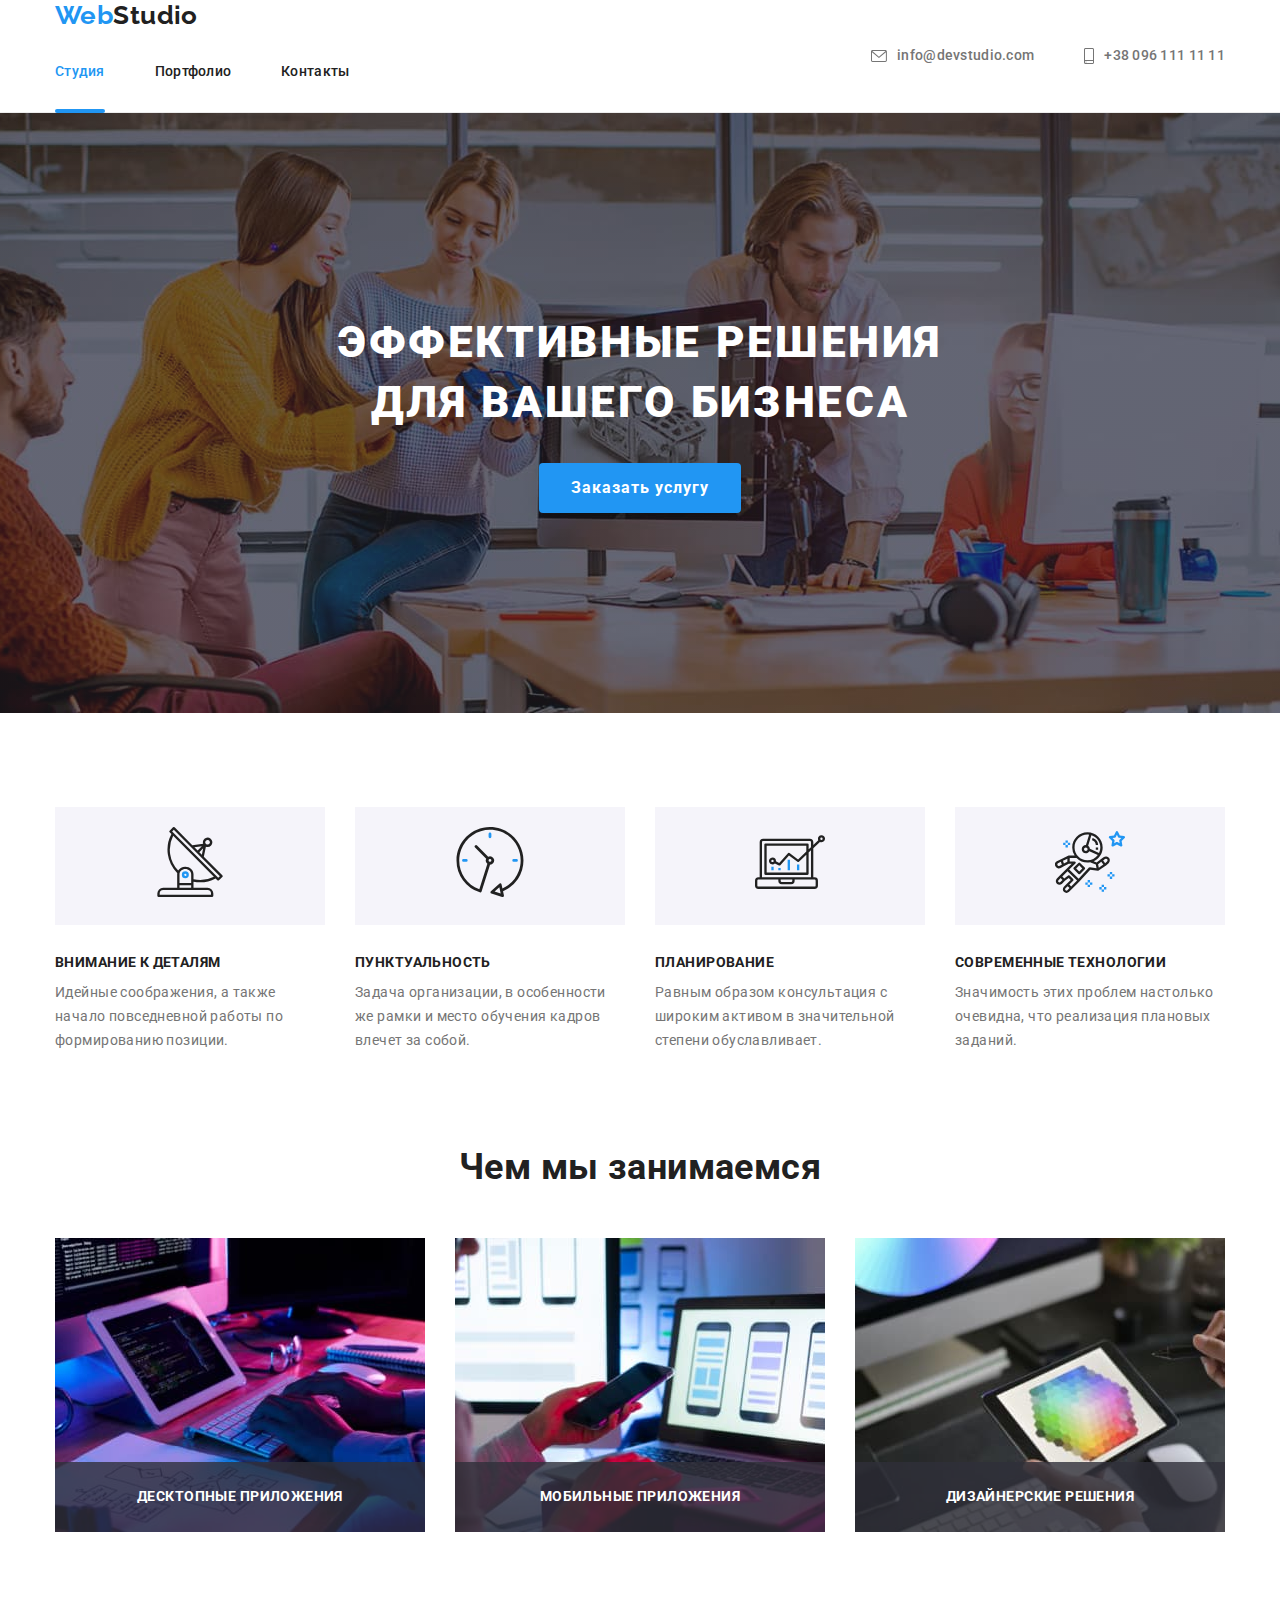
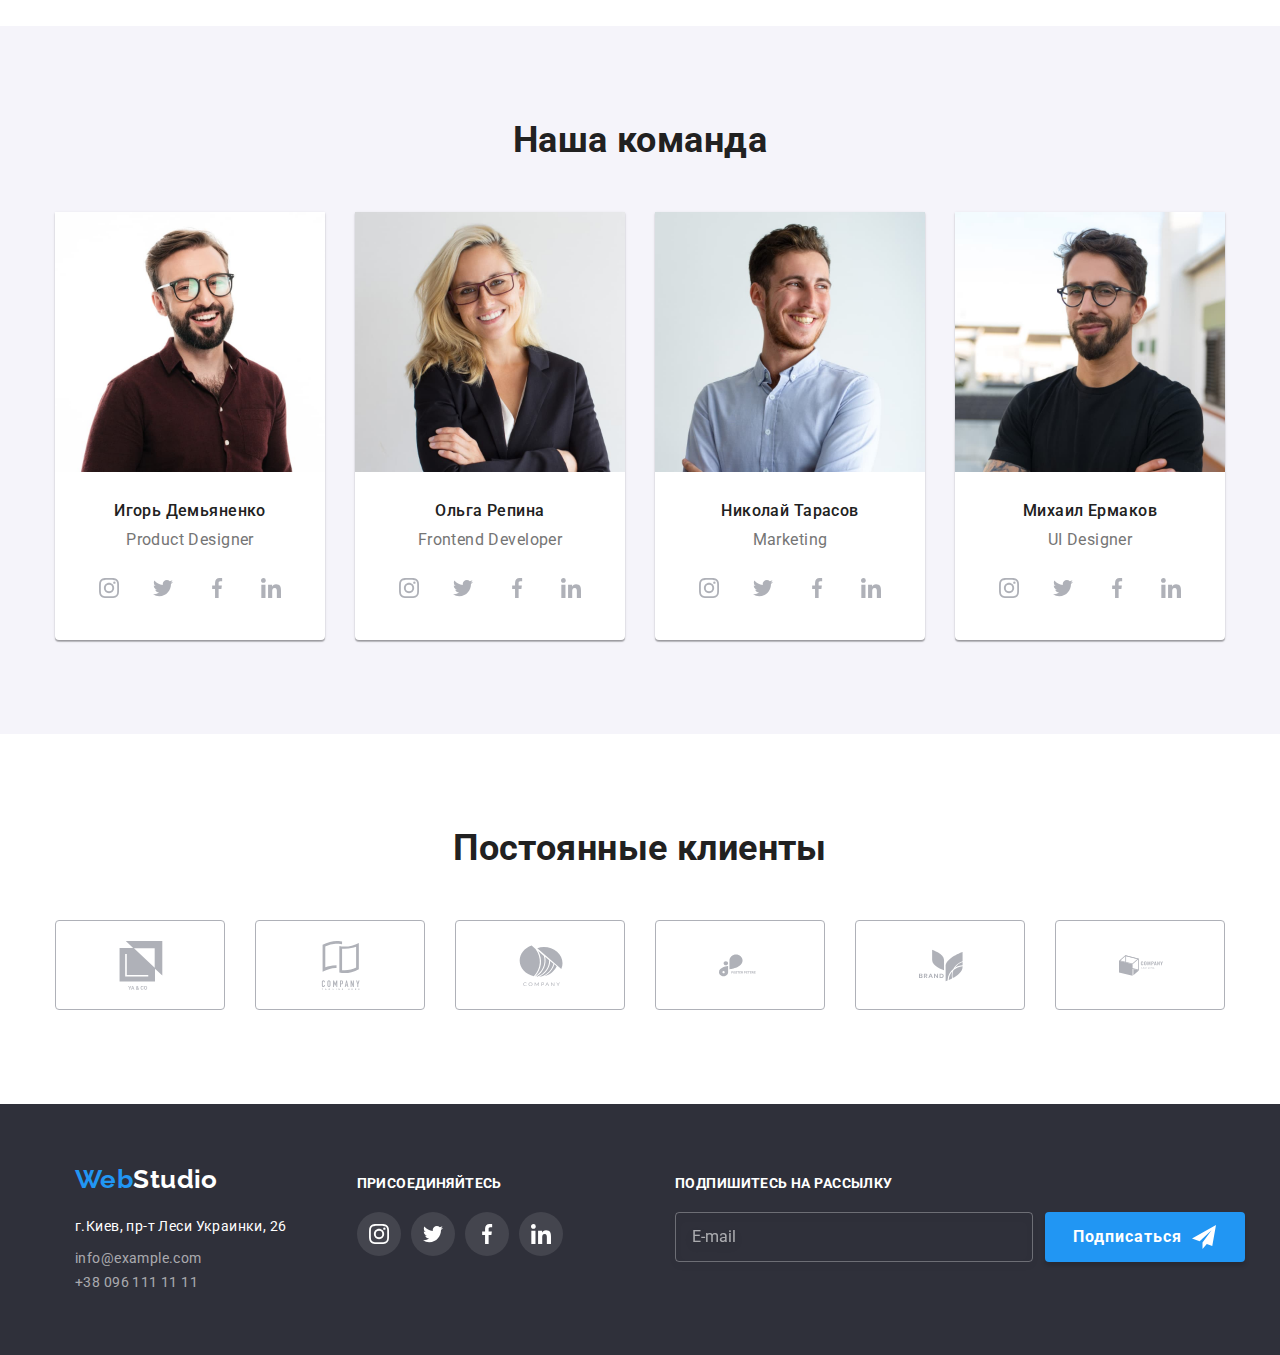
==== index.html @ ec45d330 "Update index.html" ====
<!DOCTYPE html>
<html lang="ru">
  <head>
    <meta charset="UTF-8">
    <meta name="viewport" content="width=device-width, initial-scale=1.0">
    <meta http-equiv="X-UA-Compatible" content="IE=Edge" />
    <title>WStudio2.1</title>
    <meta name="description" content="Версия макета Web Studio 2.1">

    <link rel="preconnect" href="https://fonts.googleapis.com">
    <link rel="preconnect" href="https://fonts.gstatic.com" crossorigin>
    <link href="https://fonts.googleapis.com/css2?family=Raleway:wght@700&family=Roboto:wght@400;500;700;900&display=swap" rel="stylesheet">

    <link rel="stylesheet"  href=https://cdnjs.cloudflare.com/ajax/libs/modern-normalize/1.1.0/modern-normalize.min.css>

    <link rel="stylesheet" href="./css/main.css">
  </head>
  <body>
    <!-- ХЕДЕР --> 
    <header class="header">
      <div class="container main-nav">
        <nav class="nav">
            <!-- Логототип -->
          <a class="logo header__logo" href="./index.html">
            <span class="logo__text">Web</span>Studio
          </a>
          <!-- Меню в хедере -->
          <ul class="menu">
            <li class="menu__item"><a class="menu__link menu__link--current" href="./index.html">Студия</a></li>
            <li class="menu__item"><a class="menu__link" href="./portfolio.html">Портфолио</a></li>
            <li class="menu__item"><a class="menu__link" href="#">Контакты</a></li>
          </ul>
        </nav>
        <!-- Контакты в хедере -->      
        <ul class="contacts"> 
          <li class="contacts__item">
            <a class="contacts__link" href="mailto:info@devstudio.com">
              <div class="contacts__icon">
                <svg class="contacts__mail" width="16" height="12">
                  <use href="./images/icons.svg#icon-envelope1"></use>
                </svg>
                info@devstudio.com
              </div>
            </a>
          </li>
          <li class="contacts__item">
            <a class="contacts__link" href="tel:380961111111">
              <div class="contacts__icon">
                <svg class="contacts__phone" width="10" height="16">
                  <use href="./images/icons.svg#icon-smartphone"></use>
                </svg>
                +38 096 111 11 11
              </div>
            </a>
          </li>
        </ul>
      </div>
    </header>

    <!-- ОСНОВНАЯ СЕКЦИЯ -->
    <main>
      <!--  Hero секция -->
      <section class="hero">
        <div class="hero__content">
          <h1 class="hero__title">Эффективные решения<br>для вашего бизнеса</h1>
          <button class="btn  hero__btn" type="button" data-modal-open>Заказать услугу</button>
        </div>
      </section>

      <!--  Особенности (features) -->
      <section class="features">
        <div class="container">
          <!-- скрытый заголовок -->
          <h2 class="title visually-hidden"> Особенности</h2>
          <ul class=" features__list">
            <li class="features__item">
              <div class="features__img">
                <svg class="features__icon" width="70" height="70">
                  <use href="./images/icons.svg#icon-antenna"></use>
                </svg>
              </div>
              <h3 class="features__title">Внимание к деталям</h3>
              <p class="features__text">Идейные соображения, а также начало повседневной работы по формированию позиции.</p>
            </li>
            <li class="features__item">
              <div class="features__img">
                <svg class="features__icon" width="70" height="70">
                  <use href="./images/icons.svg#icon-clock"></use>
                </svg>
              </div>
              <h3 class="features__title">Пунктуальность</h3>
              <p class="features__text">Задача организации, в особенности же рамки и место обучения кадров влечет за собой.</p>
            </li>
            <li class="features__item">
              <div class="features__img">
                <svg class="features__icon" width="70" height="70">
                  <use href="./images/icons.svg#icon-diagram"></use>
                </svg>
              </div>
              <h3 class="features__title">Планирование</h3>
              <p class="features__text">Равным образом консультация с широким активом в значительной степени обуславливает.</p>
            </li>
            <li class="features__item">
              <div class="features__img">
                <svg class="features__icon" width="70" height="70">
                  <use href="./images/icons.svg#icon-astronaut"></use>
                </svg>
              </div>
              <h3 class="features__title">Современные технологии</h3>
              <p class="features__text">Значимость этих проблем настолько очевидна, что реализация плановых заданий.</p>
            </li>
          </ul>
        </div>
      </section>

         <!--  Чем мы занимаемся -->
      <section class="section photos">
        <div class="container">
          <h2 class="title">Чем мы занимаемся</h2>
          <ul class="photos__list">
            <li class="photos__item">
              <div class="photos__thumb">
                <img src="./images/keyboard1.jpg" width="370" alt="клавиатура, монитор, лист бумаги">
                <p class="photos__text">Десктопные приложения</p> 
              </div>
            </li>
            <li class="photos__item">
              <div class="photos__thumb">
                <img src="./images/notebook2.jpg" width="370" alt="ноутбук с  вариантами дизайна">
                <p class="photos__text">Мобильные приложения</p>
              </div>
            </li>
            <li class="photos__item">
              <div class="photos__thumb">
                <img src="./images/tablet3.jpg" width="370" alt="планшетc палитрой цветов">
                <p class="photos__text">Дизайнерские решения</p>
              </div>
            </li>
          </ul>
        </div>
      </section>

       <!-- Наша команда -->
      <section class="section team">
        <div class="container">
          <h2 class="title">Наша команда</h2>
          <ul class="team__list">
            <li class="team__item">
              <img
              src="./images/igor_demyanenko.jpg"
                alt="фото Игоря"
                title="Игорь Демьяненко"
                width="270"
                height="260"
              />
              <div class="team__content">
                <h3 class="team__name">Игорь Демьяненко</h3>
                <p class="team__text">Product Designer</p>
                <ul class="social">
                  <li class="social__item">
                    <a href="https://www.instagram.com/" class="media-link social__link" aria-label="Instagram">
                      <svg class="media-icon social__icon" width="20" height="20">
                        <use href="./images/icons.svg#icon-instagram1"></use>
                      </svg>
                    </a>
                  </li>
                  <li class="social__item">
                    <a href="https://twitter.com/" class="media-link social__link" aria-label="Twitter">
                      <svg class="media-icon social__icon" width="20" height="20">
                        <use href="./images/icons.svg#icon-twitter1"></use>
                      </svg>
                    </a>
                  </li>
                  <li class="social__item">
                    <a href="https://facebook.com/" class="media-link social__link" aria-label="Facebook">
                      <svg class="media-icon social__icon" width="20" height="20">
                        <use href="./images/icons.svg#icon-facebook1"></use>
                      </svg>
                    </a>
                  </li>
                  <li class="social__item">
                    <a href="https://linkedin.com/" class="media-link social__link" aria-label="LinkedIn">
                      <svg class="media-icon social__icon" width="20" height="20">
                        <use href="./images/icons.svg#icon-linkedin1"></use>
                      </svg>
                    </a>
                  </li>
                </ul>
              </div>
            </li>
            <li class="team__item">
              <img
              src="./images/olga_repina.jpg"
                alt="фото Ольги"
                title="Ольга Репина"
                width="270"
                height="260"
              />
              <div class="team__content">
                <h3 class="team__name">Ольга Репина</h3>
                <p class="team__text">Frontend Developer</p>
                <ul class="social">
                  <li class="social__item">
                    <a href="https://www.instagram.com/" class="media-link social__link" aria-label="Instagram">
                      <svg class="media-icon social__icon" width="20" height="20">
                        <use href="./images/icons.svg#icon-instagram1"></use>
                      </svg>
                    </a>
                  </li>
                  <li class="social__item">
                    <a href="https://twitter.com/" class="media-link social__link" aria-label="Twitter">
                      <svg class="social-icon" width="20" height="20">
                        <use href="./images/icons.svg#icon-twitter1"></use>
                      </svg>
                    </a>
                  </li>
                  <li class="social__item">
                    <a href="https://facebook.com/" class="media-link social__link" aria-label="Facebook">
                      <svg class="media-icon social__icon" width="20" height="20">
                        <use href="./images/icons.svg#icon-facebook1"></use>
                      </svg>
                    </a>
                  </li>
                  <li class="social__item">
                    <a href="https://linkedin.com/" class="media-link social__link" aria-label="LinkedIn">
                      <svg class="media-icon social__icon" width="20" height="20">
                        <use href="./images/icons.svg#icon-linkedin1"></use>
                      </svg>
                    </a>
                  </li>
                </ul>
              </div>
            </li>
            <li class="team__item">
              <img
              src="./images/nikolay_tarasov.jpg"
                alt="фото Николая"
                title="Николай Тарасов"
                width="270"
                height="260"
              />
              <div class="team__content">
                <h3 class="team__name">Николай Тарасов</h3>
                <p class="team__text">Marketing</p>
                <ul class="social">
                  <li class="social__item">
                    <a href="https://www.instagram.com/" class="media-link social__link" aria-label="Instagram">
                      <svg class="media-icon social__icon" width="20" height="20">
                        <use href="./images/icons.svg#icon-instagram1"></use>
                      </svg>
                    </a>
                  </li>
                  <li class="social__item">
                    <a href="https://twitter.com/" class="media-link social__link" aria-label="Twitter">
                      <svg class="media-icon social__icon" width="20" height="20">
                        <use href="./images/icons.svg#icon-twitter1"></use>
                      </svg>
                    </a>
                  </li>
                  <li class="social__item">
                    <a href="https://facebook.com/" class="media-link social__link" aria-label="Facebook">
                      <svg class="media-icon social__icon" width="20" height="20">
                        <use href="./images/icons.svg#icon-facebook1"></use>
                      </svg>
                    </a>
                  </li>
                  <li class="social__item">
                    <a href="https://linkedin.com/" class="media-link social__link" aria-label="LinkedIn">
                      <svg class="media-icon social__icon" width="20" height="20">
                        <use href="./images/icons.svg#icon-linkedin1"></use>
                      </svg>
                    </a>
                  </li>
                </ul>
              </div>
            </li>
            <li class="team__item">
              <img
              src="./images/mikhail_ermakov.jpg" 
                alt="фото Михаила"
                title="Михаил Ермаков"
                width="270"
                height="260"
              />
              <div class="team__content">
                <h3 class="team__name">Михаил Ермаков</h3>
                <p class="team__text">UI Designer</p>
                <ul class="social">
                  <li class="social__item">
                    <a href="https://www.instagram.com/" class="media-link social__link" aria-label="Instagram">
                      <svg class="media-icon social__icon" width="20" height="20">
                        <use href="./images/icons.svg#icon-instagram1"></use>
                      </svg>
                    </a>
                  </li>
                  <li class="social__item">
                    <a href="https://twitter.com/" class="media-link social__link" aria-label="Twitter">
                      <svg class="media-icon social__icon" width="20" height="20">
                        <use href="./images/icons.svg#icon-twitter1"></use>
                      </svg>
                    </a>
                  </li>
                  <li class="social__item">
                    <a href="https://facebook.com/" class="media-link social__link" aria-label="Facebook">
                      <svg class="media-icon social__icon" width="20" height="20">
                        <use href="./images/icons.svg#icon-facebook1"></use>
                      </svg>
                    </a>
                  </li>
                  <li class="social__item">
                    <a href="https://linkedin.com/" class="media-link social__link" aria-label="LinkedIn">
                      <svg class="media-icon social__icon" width="20" height="20">
                        <use href="./images/icons.svg#icon-linkedin1"></use>
                      </svg>
                    </a>
                  </li>
                </ul>
              </div>
            </li>
          </ul>
        </div>
      </section>
     <!-- Секция Постоянные клиенты -->
     <section class="section clients">
      <div class="container">
        <h2 class="title">Постоянные клиенты</h2>
        <ul class="clients__list">
          <li class="clients__item">
            <a href="#" class="clients__link" aria-label="Company site-1">
              <svg class="clients__icon" width="41" height="47">
                <use href="./images/icons.svg#icon-group1"></use>
              </svg>
            </a>
          </li>
          <li class="clients__item">
            <a href="#" class="clients__link" aria-label="Company site-2">
              <svg class="clients__icon" width="40" height="52">
                <use href="./images/icons.svg#icon-group2"></use>
              </svg>
            </a>
          </li>
          <li class="clients__item">
            <a href="#" class="clients__link" aria-label="Company site-3">
              <svg class="clients__icon" width="48" height="44">
                <use href="./images/icons.svg#icon-group3"></use>
              </svg>
            </a>
          </li>
          <li class="clients__item">
            <a href="#" class="clients__link" aria-label="Company site-4">
              <svg class="clients__icon" width="80" height="42">
                <use href="./images/icons.svg#icon-group4"></use>
              </svg>
            </a>
          </li>
          <li class="clients__item">
            <a href="#" class="clients__link" aria-label="Company site-5">
              <svg class="clients__icon" width="63" height="46">
                <use href="./images/icons.svg#icon-group5"></use>
              </svg>
            </a>
          </li>
          <li class="clients__item">
            <a href="#" class="clients__link" aria-label="Company site-6">
              <svg class="clients__icon" width="94" height="44">
                <use href="./images/icons.svg#icon-group6"></use>
              </svg>
            </a>
          </li>
        </ul>
      </div>
    </section>
    </main>

    <!--FOOTER сайта -->
    <footer class="footer">
      <div class="container">
        <div class="footer-blocks">
           <!-- Адрес в футере -->
          <div class="address-block">
            <!-- Логотип в футере -->
            <a class="logo footer__logo" href="./index.html">
            <span class="logo__text">Web</span>Studio</a>
          
            <!-- Контакты в футере 625-->
            <address class="adress">
              <p class="adress__map">г.Киев, пр-т Леси Украинки, 26</p>
              <ul class="list">
                <li>
                  <a class="adress__link" href="mailto:info@example.com">info@example.com</a>
                </li>
                <li>
                  <a class="adress__link" href="tel:+380961111111">+38 096 111 11 11</a>
                </li>
              </ul>
            </address>
          </div>
            <!-- Соц сети ссылки в футере -->
          <div class="networks">
            <b class="networks__title">Присоединяйтесь</b>
            <ul class="networks__list list">
              <li class="networks__item">
                <a href="https://www.instagram.com/" class="media-link networks__link" aria-label="Instagram">
                  <svg class="media-icon networks__icon" width="20" height="20">
                    <use href="./images/icons.svg#icon-instagram1"></use>
                  </svg>
                </a>
              </li>
              <li class="networks__item">
                <a href="https://twitter.com/" class="media-link networks__link" aria-label="Twitter">
                  <svg class="media-icon networks__icon" width="20" height="20">
                    <use href="./images/icons.svg#icon-twitter1"></use>
                  </svg>
                </a>
              </li>
              <li class="networks__item">
                <a href="https://facebook.com/" class="media-link networks__link" aria-label="Facebook">
                  <svg class="media-icon networks__icon" width="20" height="20">
                    <use href="./images/icons.svg#icon-facebook1"></use>
                  </svg>
                </a>
              </li>
              <li class="network__item">
                <a href="https://linkedin.com/" class="media-link networks__link" aria-label="LinkedIn">
                  <svg class="media-icon networks__icon" width="20" height="20">
                    <use href="./images/icons.svg#icon-linkedin1"></use>
                  </svg>
                </a>
              </li>
            </ul>
          </div>
          <!-- Подписка на рассылку  -->
          <div class="subscribe">
            <b class="subscribe__text">Подпишитесь на рассылку</b>
            <form class="subscribe-form">
              <div class="subscribe-form__field">
                <input class="subscribe-form__input" type="email" name="mail" placeholder="E-mail" autocomplete="off" />
              </div>
              <button class="subscribe-form__btn btn" type="submit">
                Подписаться
                <svg class="subscribe-form__icon" width="24" height="24">
                  <use href="./images/icons.svg#icon-send"></use>
                </svg>
              </button>
            </form>
          </div>
        </div>
      </div>   
    </footer>
    
    <!-- Модальное окно с бекдропом -->
    <div class="backdrop is-hidden" data-modal>
      <div class="modal">
        <form class="callback-form js-speaker-form">
          <button
            data-modal-close
            class="modal__close-btn"
            type="button"
            aria-label="Закрывает модальное окно"
          >
            <svg class="modal__close-icon" width="18" height="18">
              <use href="./images/icons.svg#icon-close"></use>
            </svg>
          </button>

          <b class="callback__title">
            Оставьте свои данные, мы вам перезвоним
          </b>

          <label class="callback__group">
            <span class="callback__label">Имя</span>
            <span class="callback__area">
              <input
                class="callback__input"
                type="text"
                name="name"
                pattern="^[A-Za-zА-Яа-яЁё\s]+$"
                required
              />
              <svg class="callback__icon" width="18" height="18">
                <use href="./images/icons.svg#icon-icon-name"></use>
              </svg>
            </span>
          </label>

          <label class="callback__group">
            <span class="callback__label">Телефон</span>
            <span class="callback__area">
              <input
                class="callback__input"
                type="tel"
                name="tel"
                pattern="[0-9]{10,12}"
                required
              />
              <svg class="callback__icon" width="18" height="18">
                <use href="./images/icons.svg#icon-icon-phone"></use>
              </svg>
            </span>
          </label>

          <label class="callback__group">
            <span class="callback__label">Почта</span>
            <span class="callback__area">
              <input
                class="callback__input"
                type="email"
                name="email"
                required
              />
              <svg class="callback__icon" width="18" height="18">
                <use href="./images/icons.svg#icon-icon-mail"></use>
              </svg>
            </span>
          </label>

          <label class="callback__commit">
            <span class="callback__label">Комментарий</span>
            <textarea
              name="commit"
              rows="5"
              placeholder="Введите текст"
              class="callback__textarea"
            ></textarea>
          </label>

          <label class="policy-block">
            <input
              class="checkbox visually-hidden"
              type="checkbox"
              name="policy"
              value="agree"
              required
            />
              </svg>
            <span class="policy__icon"></span>
            <span

              >Соглашаюсь с рассылкой и принимаю
              <a href="#" class="policy__link">Условия договора</a></span
            >
          </label>

          <div class="btn-block">
            <button
              type="submit"
              class="btn callback__btn"
              aria-label="Отправка формы на сервер"
            >
              Отправить
            </button>
          </div>
        </form>
      </div>
    </div>
    <script src="./js/modal.js"></script>
  </body>
</html>
---- css/main.css ----
@charset "UTF-8";
.menu, .contacts, .features__list, .photos__list, .team__list, .social, .clients__list, .networks__list, .filters, .portfolio {
  padding: 0;
  margin: 0;
  list-style: none;
}

body {
  background-color: #ffffff;
  color: #757575;
  font-family: Roboto, sans-serif;
  letter-spacing: 0.03em;
  font-size: 14px;
  line-height: 1.71;
}

img {
  display: block;
  max-width: 100%;
  height: auto;
}

.visually-hidden {
  position: absolute;
  width: 1px;
  height: 1px;
  margin: -1px;
  border: 0;
  padding: 0;
  clip: rect(0 0 0 0);
  overflow: hidden;
}

.container {
  width: 1200px;
  margin-left: auto;
  margin-right: auto;
  padding: 0 15px;
}

.section {
  padding-top: 94px;
  padding-bottom: 94px;
}

.title {
  margin-top: 0;
  margin-bottom: 50px;
  color: #212121;
  font-weight: 700;
  font-size: 36px;
  line-height: 1.16;
  text-align: center;
}

.btn {
  min-width: 200px;
  height: 50px;
  border: 0px solid transparent;
  border-radius: 4px;
  background-color: #2196f3;
  box-shadow: 0px 4px 4px rgba(0, 0, 0, 0.15);
  color: #ffffff;
  font-weight: 700;
  font-size: 16px;
  line-height: 1.87;
  letter-spacing: 0.06em;
  transform: scale(1);
  transition: transform 250ms cubic-bezier(0.4, 0, 0.2, 1);
  cursor: pointer;
}

.btn:hover:enabled, .btn:focus:enabled {
  transform: scale(0.93);
  color: #2196f3;
  background-color: #ffffff;
}

.btn:disabled {
  background-color: gray;
}

.header {
  border-bottom: 1px solid #ececec;
}

.main-nav {
  display: flex;
  align-items: center;
}

.navbar {
  display: flex;
  align-items: center;
}

.logo {
  font-family: Raleway, sans-serif;
  font-weight: 700;
  font-size: 26px;
  line-height: 1.19;
  text-decoration: none;
}

.logo__text {
  color: #2196f3;
}

.header__logo {
  margin-right: 93px;
  color: #212121;
}

.menu {
  display: flex;
}

.menu__item:not(:last-child) {
  margin-right: 50px;
}

.menu__link {
  position: relative;
  display: block;
  padding-top: 32px;
  padding-bottom: 32px;
  color: #212121;
  font-weight: 500;
  font-size: 14px;
  line-height: 1.14;
  letter-spacing: 0.02em;
  text-decoration: none;
  transition: color 250ms cubic-bezier(0.4, 0, 0.2, 1);
}

.menu__link:hover, .menu__link:focus {
  color: #2196f3;
}

.menu__link--current {
  color: #2196f3;
}

.menu__link--current::after {
  content: "";
  position: absolute;
  bottom: -1px;
  left: 0;
  display: block;
  width: 100%;
  height: 4px;
  border-radius: 2px;
  background-color: #2196f3;
}

.contacts {
  display: flex;
  margin-left: auto;
}

.contacts__item:not(:last-child) {
  margin-right: 50px;
}

.contacts__link {
  color: #757575;
  font-weight: 500;
  font-size: 14px;
  line-height: 1.14;
  letter-spacing: 0.02em;
  text-decoration: none;
  transition: color 250ms cubic-bezier(0.4, 0, 0.2, 1);
}

.contacts__link:hover, .contacts__link:focus {
  --color5: $accent-color;
  color: #2196f3;
}

.contacts__icon {
  display: flex;
  align-items: center;
}

.contacts__mail {
  width: 16px;
  height: 12px;
  margin-right: 10px;
  fill: currentColor;
}

.contacts__phone {
  margin-right: 10px;
  width: 10px;
  height: 16px;
  fill: currentColor;
}

.hero {
  display: flex;
  align-items: center;
  max-width: 1600px;
  min-height: 600px;
  margin-left: auto;
  margin-right: auto;
  background-color: #2f303a;
  background-image: linear-gradient(to right, rgba(47, 48, 58, 0.4), rgba(47, 48, 58, 0.4)), url(../images/hero-img.jpg);
  background-repeat: no-repeat;
  background-size: cover;
  background-position: center;
}

.hero__content {
  max-width: 696px;
  margin-right: auto;
  margin-left: auto;
  text-align: center;
}

.hero__title {
  margin-top: 0;
  margin-bottom: 30px;
  color: #ffffff;
  font-weight: 900;
  font-size: 44px;
  line-height: 1.36;
  letter-spacing: 0.06em;
  text-transform: uppercase;
}

.hero__btn {
  padding: 10px 32px;
}

.features {
  padding-top: 94px;
}

.features__list {
  display: flex;
}

.features__item {
  width: calc((100% - 90px) / 4);
}

.features__item:not(:last-child) {
  margin-right: 30px;
}

.features__img {
  margin-bottom: 30px;
  padding: 20px 100px;
  background-color: #f5f4fa;
  text-align: center;
}

.features__icon {
  width: 70px;
  height: 70px;
}

.features__title {
  margin-top: 0;
  margin-bottom: 10px;
  color: #212121;
  font-weight: 700;
  font-size: 14px;
  line-height: 1.14;
  text-transform: uppercase;
}

.features__text {
  margin-top: 0;
  margin-bottom: 0;
}

.photos__list {
  display: flex;
}

.photos__item {
  width: calc((100% - 60px) / 3);
  background-color: #757575;
}

.photos__item:not(:last-child) {
  margin-right: 30px;
}

.photos__thumb {
  position: relative;
}

.photos__text {
  position: absolute;
  bottom: 0;
  left: 50%;
  transform: translate(-50%, 0);
  width: 370px;
  height: 70px;
  margin: 0;
  padding-top: 27px;
  padding-bottom: 27px;
  background-color: rgba(47, 48, 58, 0.8);
  color: #ffffff;
  font-weight: 700;
  font-size: 14px;
  line-height: 1.14;
  text-align: center;
  text-transform: uppercase;
}

.team {
  background-color: #f5f4fa;
}

.team__list {
  display: flex;
}

.team__item {
  width: calc((100% - 90px) / 4);
  border-bottom-right-radius: 4px;
  border-bottom-left-radius: 4px;
  background-color: #ffffff;
  box-shadow: 0px 1px 3px rgba(0, 0, 0, 0.12), 0px 1px 1px rgba(0, 0, 0, 0.14), 0px 2px 1px rgba(0, 0, 0, 0.2);
}

.team__item:not(:last-child) {
  margin-right: 30px;
}

.team__content {
  padding: 30px 32px;
  text-align: center;
}

.team__name {
  margin-top: 0;
  margin-bottom: 10px;
  color: #212121;
  font-weight: 500;
  font-size: 16px;
  line-height: 1.18;
}

.team__text {
  margin-top: 0;
  margin-bottom: 16px;
  font-size: 16px;
  line-height: 1.18;
}

.social {
  display: flex;
  justify-content: center;
}

.social__item:not(:last-child) {
  margin-right: 10px;
}

.social__link:hover .social__icon,
.social__link:focus .social__icon {
  fill: #ffffff;
}

.media-link {
  display: flex;
  justify-content: center;
  align-items: center;
  width: 44px;
  height: 44px;
  border-radius: 50%;
  transition: background-color 250ms cubic-bezier(0.4, 0, 0.2, 1);
}

.media-link:hover, .media-link:focus {
  --color6: #ffffff;
  background-color: #2196f3;
}

.media-icon {
  width: 20px;
  height: 20px;
  fill: #afb1b8;
  transition: fill 250ms cubic-bezier(0.4, 0, 0.2, 1);
}

.clients__list {
  display: flex;
  justify-content: center;
}

.clients__item {
  width: calc((100% - 30px * 5) / 6);
  height: 90px;
  border: 1px solid #afb1b8;
  border-radius: 4px;
  transition: border-color 250ms cubic-bezier(0.4, 0, 0.2, 1);
}

.clients__item:not(:last-child) {
  margin-right: 30px;
}

.clients__item:hover, .clients__item:focus {
  border-color: #2196f3;
  --color6:$accent-color;
}

.clients__link {
  display: flex;
  justify-content: center;
  align-items: center;
  width: 170px;
  height: 90px;
}

.clients__icon {
  width: 44px;
  height: 49px;
  fill: #afb1b8;
  transition: fill 250ms cubic-bezier(0.4, 0, 0.2, 1);
}

.clients__link:hover .clients__icon,
.clients__link:focus .clients__icon {
  fill: #2196f3;
}

.footer {
  padding: 60px 60px;
  background-color: #2f303a;
  color: #ffffff;
}

.footer-blocks {
  display: flex;
  justify-content: space-between;
  align-items: baseline;
}

.address-block {
  margin-right: 70px;
}

.footer__logo {
  display: inline-block;
  margin-bottom: 20px;
  color: #ffffff;
}

/* Контакты в футере */
.list {
  padding: 0;
  margin: 0;
  list-style: none;
}

.adress {
  display: flex;
  flex-direction: column;
  font-style: normal;
}

.adress__map {
  margin-top: 0;
  margin-bottom: 9px;
}

.adress__link {
  margin-bottom: 9px;
  color: rgba(255, 255, 255, 0.6);
  text-decoration: none;
  transition: color 250ms cubic-bezier(0.4, 0, 0.2, 1);
}

.adress__link:last-child {
  margin-bottom: 0;
}

.adress__link:hover, .adress__link:focus {
  color: #2196f3;
}

.networks {
  margin-right: 93px;
}

.networks__title {
  display: inline-block;
  margin-bottom: 20px;
  line-height: 1.14;
  text-transform: uppercase;
}

.networks__icon {
  --color6: #ffffff;
}

.networks__list {
  display: flex;
}

.networks__item:not(:last-child) {
  margin-right: 10px;
}

.networks__link {
  background-color: rgba(255, 255, 255, 0.1);
}

.networks-icon {
  --color6: #ffffff;
  transition: fill 250ms cubic-bezier(0.4, 0, 0.2, 1);
}

.networks__link:hover .networks__icon,
.networks__link:focus .networks__icon {
  fill: #f5f4fa;
}

.subscribe {
  display: flex;
  flex-direction: column;
  margin-left: auto;
}

.subscribe__text {
  margin-top: 0;
  margin-bottom: 20px;
  line-height: 1.14;
  text-transform: uppercase;
  color: #ffffff;
}

.subscribe-form {
  display: flex;
}

.subscribe-form__field {
  margin-right: 12px;
}

.subscribe-form__input {
  width: 358px;
  height: 50px;
  padding: 15px 0 15px 16px;
  color: rgba(255, 255, 255, 0.6);
  border-radius: 4px;
  background: transparent;
  border: 1px solid rgba(255, 255, 255, 0.3);
  filter: drop-shadow(0px 4px 4px rgba(0, 0, 0, 0.15));
}

.subscribe-form__input::placeholder {
  font-weight: 400;
  font-size: 16px;
  line-height: 1.25;
  letter-spacing: inherit;
  color: rgba(255, 255, 255, 0.6);
}

.subscribe-form__btn {
  display: flex;
  align-items: center;
  width: 200px;
  height: 50px;
  padding: 10px 28px;
}

.subscribe-form__icon {
  fill: #ffffff;
  margin-left: 10px;
}

.backdrop {
  position: fixed;
  top: 0;
  left: 0;
  width: 100%;
  height: 100%;
  background-color: rgba(0, 0, 0, 0.2);
  transition: opacity 250ms cubic-bezier(0.4, 0, 0.2, 1);
  opacity: 1;
}

.backdrop.is-hidden {
  opacity: 0;
  pointer-events: none;
}

.modal {
  position: absolute;
  top: 50%;
  left: 50%;
  width: 528px;
  height: auto;
  border-radius: 4px;
  background-color: #ffffff;
  box-shadow: 0px 1px 3px rgba(0, 0, 0, 0.12), 0px 1px 1px rgba(0, 0, 0, 0.14), 0px 2px 1px rgba(0, 0, 0, 0.2);
  transform: translate(-50%, -50%) scale(1);
  transition: transform 250ms cubic-bezier(0.4, 0, 0.2, 1);
}

.backdrop.is-hidden .modal {
  transform: translate(-50%, -50%) scale(0.5);
}

.modal__close-btn {
  position: absolute;
  top: 8px;
  right: 8px;
  display: flex;
  justify-content: center;
  align-items: center;
  width: 30px;
  height: 30px;
  padding: 6px;
  border-radius: 50%;
  border: 1px solid rgba(0, 0, 0, 0.1);
  background-color: #ffffff;
  cursor: pointer;
}

.modal__close-icon {
  width: 18px;
  height: 18px;
  fill: #000000;
  transition: fill 250ms cubic-bezier(0.4, 0, 0.2, 1);
}

.modal__close-btn:hover .modal__close-icon,
.modal__close-btn:focus .modal__close-icon {
  fill: #2196f3;
}

.callback-form {
  width: 100%;
  padding: 40px;
}

.callback__title {
  display: inline-block;
  margin-bottom: 12px;
  color: #212121;
  font-weight: 700;
  font-size: 20px;
  line-height: 1.15;
  text-align: center;
}

.callback__group {
  display: flex;
  flex-direction: column;
  margin-bottom: 10px;
}

.callback__label {
  margin-bottom: 4px;
  font-size: 12px;
  line-height: 1.16;
  letter-spacing: 0.01em;
}

.callback__area {
  position: relative;
}

.callback__input {
  width: 100%;
  padding: 11px 11px 11px 42px;
  border: 1px solid rgba(33, 33, 33, 0.2);
  border-radius: 4px;
  transition: all 250ms cubic-bezier(0.4, 0, 0.2, 1);
  cursor: pointer;
}

.callback__input:focus {
  outline: transparent;
  border: 1px solid #2196f3;
}

.callback__input:not(:placeholder-shown):focus:valid {
  color: #2196f3;
  border-color: #2196f3;
}

.callback__input:not(:placeholder-shown):focus:invalid {
  color: #2196f3;
  border-color: #2196f3;
}

.callback__icon {
  position: absolute;
  top: 50%;
  left: 12px;
  width: 18px;
  height: 18px;
  transform: translateY(-50%);
  transition: fill 250ms cubic-bezier(0.4, 0, 0.2, 1);
}

.callback__area:focus-within .callback__icon {
  fill: #2196f3;
}

.callback__commit {
  display: flex;
  flex-direction: column;
  margin-bottom: 20px;
}

.callback__textarea {
  width: 100%;
  padding: 12px 16px;
  border: 1px solid rgba(33, 33, 33, 0.2);
  border-radius: 4px;
  transition: all 250ms cubic-bezier(0.4, 0, 0.2, 1);
  resize: none;
  cursor: pointer;
}

.callback__textarea::placeholder {
  font-size: 12px;
  line-height: 1.16;
  letter-spacing: 0.01em;
  color: rgba(117, 117, 117, 0.5);
}

.callback__textarea:focus {
  outline: transparent;
  border: 1px solid #2196f3;
}

.policy-block {
  display: block;
  margin-bottom: 30px;
  text-align: center;
  cursor: pointer;
}

.policy__icon::before {
  display: inline-block;
  content: "";
  width: 16px;
  height: 15px;
  margin-right: 7px;
  border: 2px solid #212121;
  border-radius: 2px;
  vertical-align: middle;
  transition: all 250ms cubic-bezier(0.4, 0, 0.2, 1);
}

.checkbox:checked + .policy__icon::before {
  vertical-align: middle;
  border-color: #2196f3;
  background-color: #2196f3;
  background-image: url("../images/icons.svg#icon-check");
  background-size: contain;
  background-origin: border-box;
}

.policy__link {
  color: #2196f3;
}

.btn-block {
  text-align: center;
}

.callback__btn {
  padding: 10px 55px;
}

.callback__area:hover,
.callback__area:focus {
  border-color: #2196f3;
}

.callback__area:hover,
.callback__area:focus {
  fill: #2196f3;
}

.calllback__area:hover input,
.callback-area:focus-within input {
  border-color: #2196f3;
}

.portfolio-section {
  padding: 94px 0;
}

.filters {
  display: flex;
  justify-content: center;
  margin-bottom: 50px;
}

.filters__item:not(:last-child) {
  margin-right: 8px;
}

.filters__btn {
  display: inline-block;
  min-width: 73px;
  height: 38px;
  padding: 6px 22px;
  border-radius: 4px;
  border: 0px solid transparent;
  background-color: #f5f4fa;
  color: #212121;
  font-family: inherit;
  font-weight: 500;
  font-size: 16px;
  line-height: 1.62;
  text-align: center;
  letter-spacing: 0.03em;
  transition: all 250ms cubic-bezier(0.4, 0, 0.2, 1);
}

.filters__btn:hover, .filters__btn:focus {
  background-color: #2196f3;
  box-shadow: 0px 4px 4px rgba(0, 0, 0, 0.15);
  color: #ffffff;
  cursor: pointer;
}

.portfolio {
  display: flex;
  flex-wrap: wrap;
}

.portfolio__item {
  width: calc((100% - 60px) / 3);
  margin-right: 30px;
  margin-bottom: 30px;
  transition: box-shadow 250ms cubic-bezier(0.4, 0, 0.2, 1);
}

.portfolio__item:nth-child(3n) {
  margin-right: 0px;
}

.portfolio__item:nth-last-child(-n + 3) {
  margin-bottom: 0px;
}

.portfolio__item:hover, .portfolio__item:focus {
  box-shadow: 0px 1px 1px rgba(0, 0, 0, 0.12), 0px 4px 4px rgba(0, 0, 0, 0.06), 1px 4px 6px rgba(0, 0, 0, 0.16);
}

.portfolio__link {
  text-decoration: none;
}

.portfolio__thumb {
  position: relative;
  overflow: hidden;
}

.portfolio__tooltip {
  position: absolute;
  bottom: 0;
  left: 0;
  transform: translate(0, 100%);
  width: 370px;
  height: 294px;
  margin: 0;
  padding: 63px 24px;
  background-color: rgba(33, 150, 243, 0.9);
  color: #ffffff;
  font-size: 18px;
  line-height: 1.56;
  transition: all 250ms cubic-bezier(0.4, 0, 0.2, 1);
  opacity: 0;
}

.portfolio__link:hover .portfolio__tooltip,
.portfolio__link:focus .portfolio__tooltip {
  transform: translateY(0);
  opacity: 1;
}

.portfolio__content {
  padding: 20px 24px;
  border-right: 1px solid #eeeeee;
  border-left: 1px solid #eeeeee;
  border-bottom: 1px solid #eeeeee;
}

.portfolio__title {
  margin-top: 0;
  margin-bottom: 4px;
  color: #212121;
  font-weight: 700;
  font-size: 18px;
  line-height: 2;
  letter-spacing: 0.06em;
}

.portfolio__text {
  margin: 0;
  color: #757575;
  font-size: 16px;
  line-height: 1.87;
}
/*# sourceMappingURL=main.css.map */
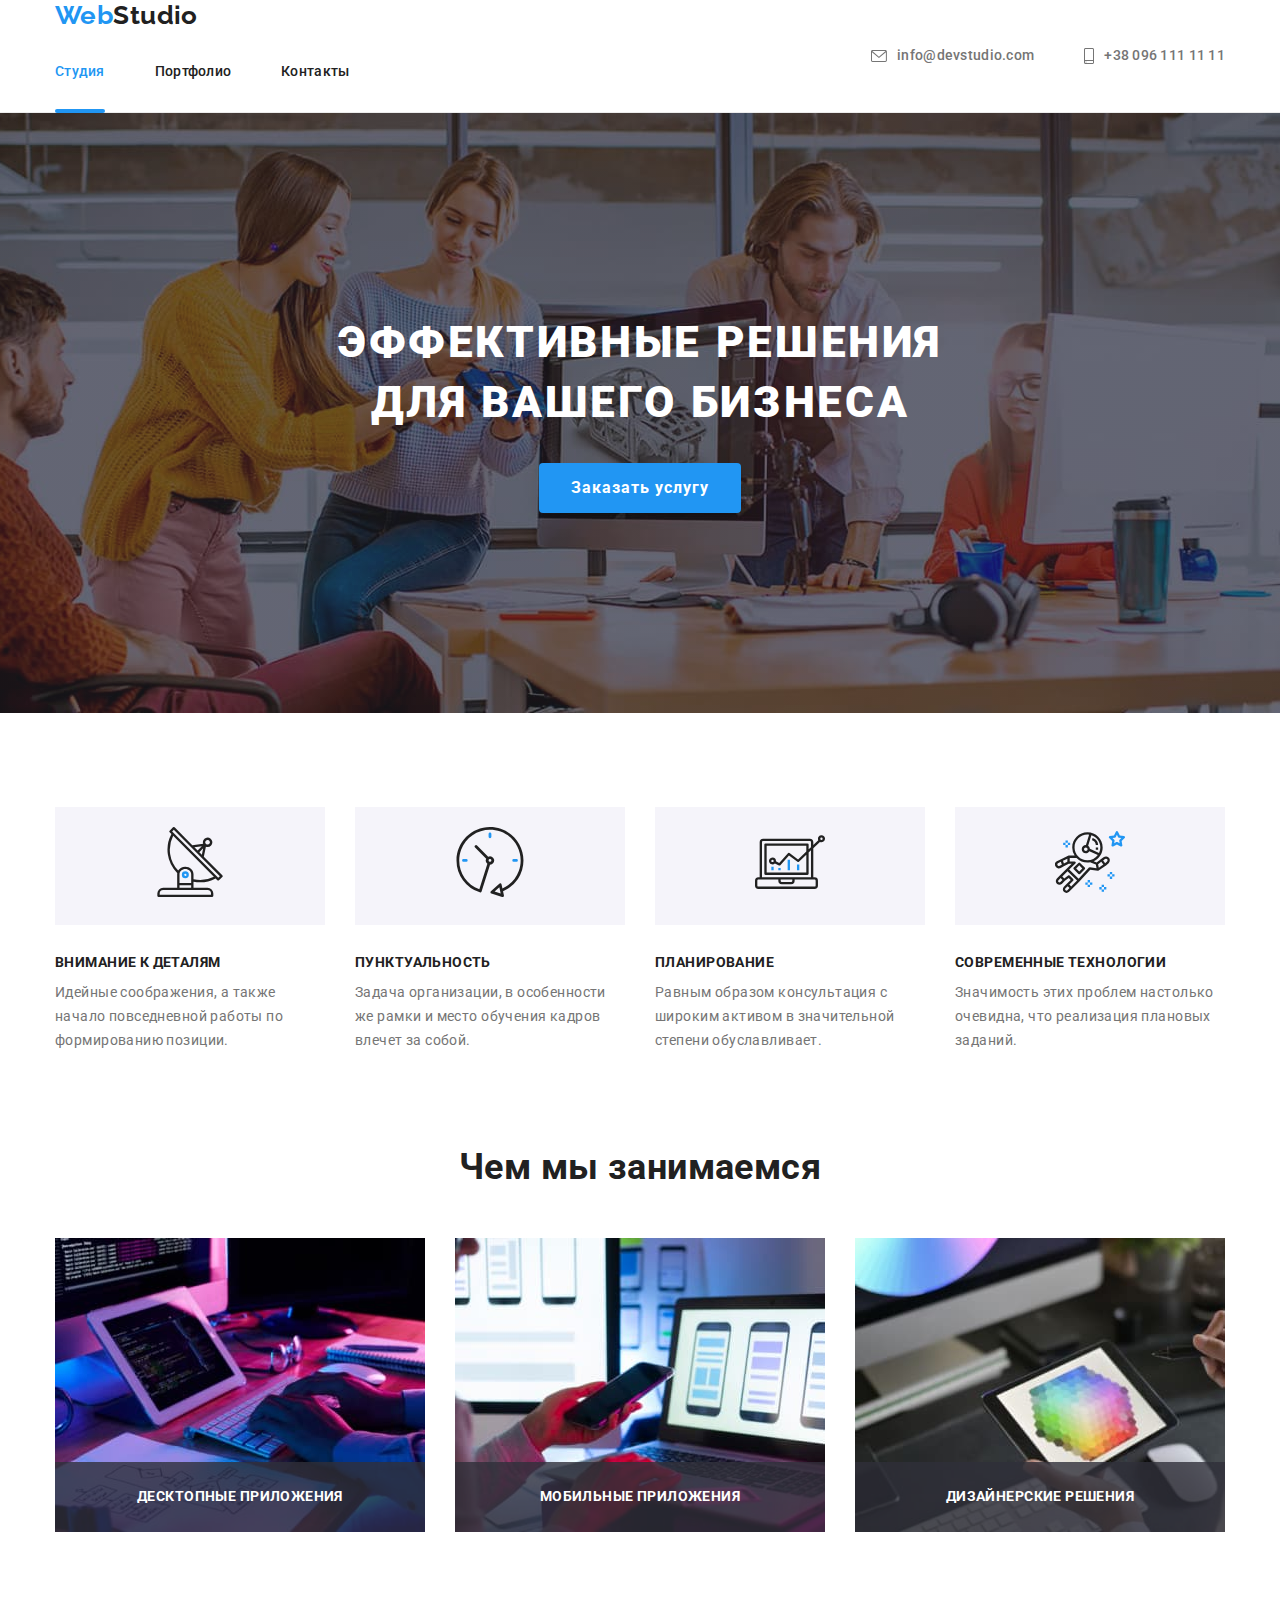
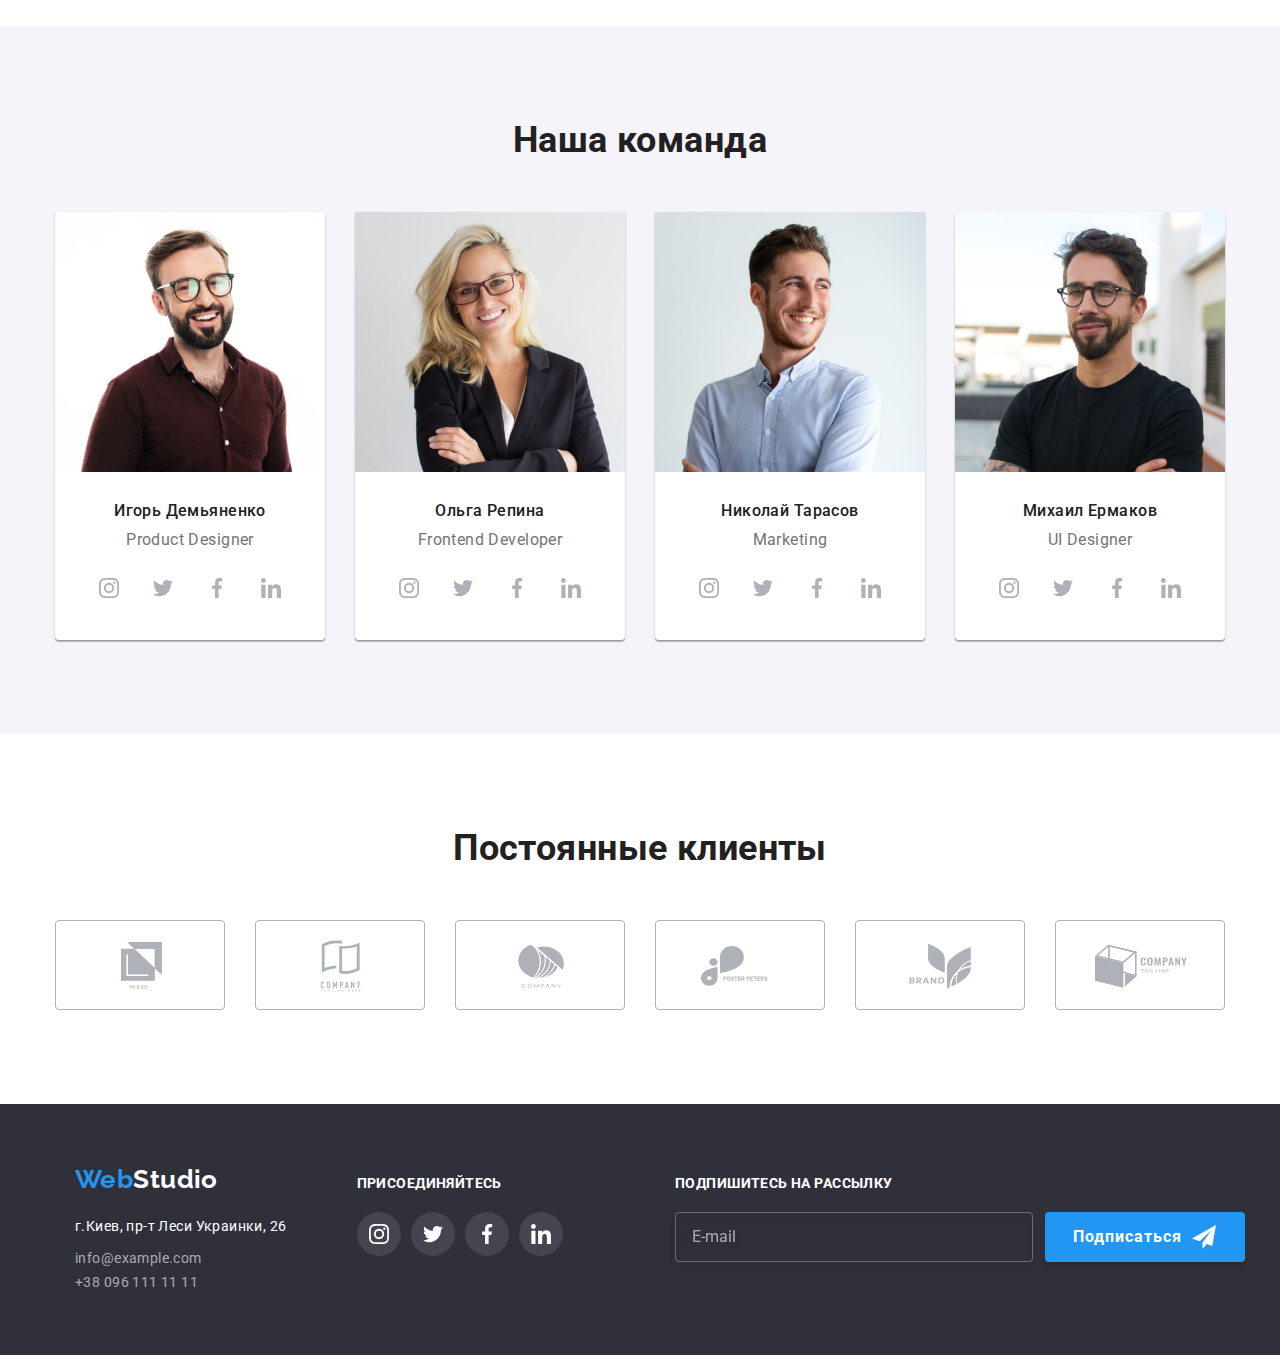
==== commit 6dd7b907: "zumming icons for OUR CLIENTS" ====
--- a/index.html
+++ b/index.html
@@ -4,7 +4,7 @@
     <meta charset="UTF-8">
     <meta name="viewport" content="width=device-width, initial-scale=1.0">
     <meta http-equiv="X-UA-Compatible" content="IE=Edge" />
-    <title>WStudio2.1</title>
+    <title>WebStudio2.1</title>
     <meta name="description" content="Версия макета Web Studio 2.1">
 
     <link rel="preconnect" href="https://fonts.googleapis.com">
@@ -13,7 +13,7 @@
 
     <link rel="stylesheet"  href=https://cdnjs.cloudflare.com/ajax/libs/modern-normalize/1.1.0/modern-normalize.min.css>
 
-    <link rel="stylesheet" href="./css/main.css">
+    <link rel="stylesheet" href="./css/main.min.css">
   </head>
   <body>
     <!-- ХЕДЕР --> 
@@ -463,9 +463,7 @@
             </svg>
           </button>
 
-          <b class="callback__title">
-            Оставьте свои данные, мы вам перезвоним
-          </b>
+          <b class="callback__title"> Оставьте свои данные, мы вам перезвоним</b>
 
           <label class="callback__group">
             <span class="callback__label">Имя</span>
@@ -534,19 +532,16 @@
             />
               </svg>
             <span class="policy__icon"></span>
-            <span
-
-              >Соглашаюсь с рассылкой и принимаю
-              <a href="#" class="policy__link">Условия договора</a></span
-            >
+            <span>Соглашаюсь с рассылкой и принимаю
+              <a href="#" class="policy__link">Условия договора</a>
+            </span>
           </label>
 
           <div class="btn-block">
             <button
               type="submit"
               class="btn callback__btn"
-              aria-label="Отправка формы на сервер"
-            >
+              aria-label="Отправка формы на сервер">
               Отправить
             </button>
           </div>
--- a/css/main.min.css
+++ b/css/main.min.css
@@ -0,0 +1,2 @@
+.menu,.contacts,.features__list,.photos__list,.team__list,.social,.clients__list,.networks__list,.filters,.portfolio{padding:0;margin:0;list-style:none}body{background-color:#fff;color:#757575;font-family:Roboto,sans-serif;letter-spacing:0.03em;font-size:14px;line-height:1.71}img{display:block;max-width:100%;height:auto}.visually-hidden{position:absolute;width:1px;height:1px;margin:-1px;border:0;padding:0;clip:rect(0 0 0 0);overflow:hidden}.container{width:1200px;margin-left:auto;margin-right:auto;padding:0 15px}.section{padding-top:94px;padding-bottom:94px}.title{margin-top:0;margin-bottom:50px;color:#212121;font-weight:700;font-size:36px;line-height:1.16;text-align:center}.btn{min-width:200px;height:50px;border:0px solid transparent;border-radius:4px;background-color:#2196f3;box-shadow:0px 4px 4px rgba(0,0,0,0.15);color:#fff;font-weight:700;font-size:16px;line-height:1.87;letter-spacing:0.06em;transform:scale(1);transition:transform 250ms cubic-bezier(0.4, 0, 0.2, 1);cursor:pointer}.btn:hover:enabled,.btn:focus:enabled{transform:scale(0.93);color:#2196f3;background-color:#fff}.btn:disabled{background-color:gray}.header{border-bottom:1px solid #ececec}.main-nav{display:flex;align-items:center}.navbar{display:flex;align-items:center}.logo{font-family:Raleway,sans-serif;font-weight:700;font-size:26px;line-height:1.19;text-decoration:none}.logo__text{color:#2196f3}.header__logo{margin-right:93px;color:#212121}.menu{display:flex}.menu__item:not(:last-child){margin-right:50px}.menu__link{position:relative;display:block;padding-top:32px;padding-bottom:32px;color:#212121;font-weight:500;font-size:14px;line-height:1.14;letter-spacing:0.02em;text-decoration:none;transition:color 250ms cubic-bezier(0.4, 0, 0.2, 1)}.menu__link:hover,.menu__link:focus{color:#2196f3}.menu__link--current{color:#2196f3}.menu__link--current::after{content:"";position:absolute;bottom:-1px;left:0;display:block;width:100%;height:4px;border-radius:2px;background-color:#2196f3}.contacts{display:flex;margin-left:auto}.contacts__item:not(:last-child){margin-right:50px}.contacts__link{color:#757575;font-weight:500;font-size:14px;line-height:1.14;letter-spacing:0.02em;text-decoration:none;transition:color 250ms cubic-bezier(0.4, 0, 0.2, 1)}.contacts__link:hover,.contacts__link:focus{--color5: $accent-color;color:#2196f3}.contacts__icon{display:flex;align-items:center}.contacts__mail{width:16px;height:12px;margin-right:10px;fill:currentColor}.contacts__phone{margin-right:10px;width:10px;height:16px;fill:currentColor}.hero{display:flex;align-items:center;max-width:1600px;min-height:600px;margin-left:auto;margin-right:auto;background-color:#2f303a;background-image:linear-gradient(to right, rgba(47,48,58,0.4), rgba(47,48,58,0.4)),url(../images/hero-img.jpg);background-repeat:no-repeat;background-size:cover;background-position:center}.hero__content{max-width:696px;margin-right:auto;margin-left:auto;text-align:center}.hero__title{margin-top:0;margin-bottom:30px;color:#fff;font-weight:900;font-size:44px;line-height:1.36;letter-spacing:0.06em;text-transform:uppercase}.hero__btn{padding:10px 32px}.features{padding-top:94px}.features__list{display:flex}.features__item{width:calc((100% - 90px) / 4)}.features__item:not(:last-child){margin-right:30px}.features__img{margin-bottom:30px;padding:20px 100px;background-color:#f5f4fa;text-align:center}.features__icon{width:70px;height:70px}.features__title{margin-top:0;margin-bottom:10px;color:#212121;font-weight:700;font-size:14px;line-height:1.14;text-transform:uppercase}.features__text{margin-top:0;margin-bottom:0}.photos__list{display:flex}.photos__item{width:calc((100% - 60px) / 3);background-color:#757575}.photos__item:not(:last-child){margin-right:30px}.photos__thumb{position:relative}.photos__text{position:absolute;bottom:0;left:50%;transform:translate(-50%, 0);width:370px;height:70px;margin:0;padding-top:27px;padding-bottom:27px;background-color:rgba(47,48,58,0.8);color:#fff;font-weight:700;font-size:14px;line-height:1.14;text-align:center;text-transform:uppercase}.team{background-color:#f5f4fa}.team__list{display:flex}.team__item{width:calc((100% - 90px) / 4);border-bottom-right-radius:4px;border-bottom-left-radius:4px;background-color:#fff;box-shadow:0px 1px 3px rgba(0,0,0,0.12),0px 1px 1px rgba(0,0,0,0.14),0px 2px 1px rgba(0,0,0,0.2)}.team__item:not(:last-child){margin-right:30px}.team__content{padding:30px 32px;text-align:center}.team__name{margin-top:0;margin-bottom:10px;color:#212121;font-weight:500;font-size:16px;line-height:1.18}.team__text{margin-top:0;margin-bottom:16px;font-size:16px;line-height:1.18}.social{display:flex;justify-content:center}.social__item:not(:last-child){margin-right:10px}.social__link:hover .social__icon,.social__link:focus .social__icon{fill:#fff}.media-link{display:flex;justify-content:center;align-items:center;width:44px;height:44px;border-radius:50%;transition:background-color 250ms cubic-bezier(0.4, 0, 0.2, 1)}.media-link:hover,.media-link:focus{--color6: #ffffff;background-color:#2196f3}.media-icon{width:20px;height:20px;fill:#afb1b8;transition:fill 250ms cubic-bezier(0.4, 0, 0.2, 1)}.clients__list{display:flex;justify-content:center}.clients__item{width:calc((100% - 30px * 5) / 6);height:90px;border:1px solid #afb1b8;border-radius:4px;transition:border-color 250ms cubic-bezier(0.4, 0, 0.2, 1)}.clients__item:not(:last-child){margin-right:30px}.clients__item:hover,.clients__item:focus{border-color:#2196f3;--color6:$accent-color}.clients__link{display:flex;justify-content:center;align-items:center;width:170px;height:90px}.clients__icon{fill:#afb1b8;transition:fill 250ms cubic-bezier(0.4, 0, 0.2, 1)}.clients__link:hover .clients__icon,.clients__link:focus .clients__icon{fill:#2196f3}.footer{padding:60px 60px;background-color:#2f303a;color:#fff}.footer-blocks{display:flex;justify-content:space-between;align-items:baseline}.address-block{margin-right:70px}.footer__logo{display:inline-block;margin-bottom:20px;color:#fff}.list{padding:0;margin:0;list-style:none}.adress{display:flex;flex-direction:column;font-style:normal}.adress__map{margin-top:0;margin-bottom:9px}.adress__link{margin-bottom:9px;color:rgba(255,255,255,0.6);text-decoration:none;transition:color 250ms cubic-bezier(0.4, 0, 0.2, 1)}.adress__link:last-child{margin-bottom:0}.adress__link:hover,.adress__link:focus{color:#2196f3}.networks{margin-right:93px}.networks__title{display:inline-block;margin-bottom:20px;line-height:1.14;text-transform:uppercase}.networks__icon{--color6: #ffffff}.networks__list{display:flex}.networks__item:not(:last-child){margin-right:10px}.networks__link{background-color:rgba(255,255,255,0.1)}.networks-icon{--color6: #ffffff;transition:fill 250ms cubic-bezier(0.4, 0, 0.2, 1)}.networks__link:hover .networks__icon,.networks__link:focus .networks__icon{fill:#f5f4fa}.subscribe{display:flex;flex-direction:column;margin-left:auto}.subscribe__text{margin-top:0;margin-bottom:20px;line-height:1.14;text-transform:uppercase;color:#fff}.subscribe-form{display:flex}.subscribe-form__field{margin-right:12px}.subscribe-form__input{width:358px;height:50px;padding:15px 0 15px 16px;color:rgba(255,255,255,0.6);border-radius:4px;background:transparent;border:1px solid rgba(255,255,255,0.3);filter:drop-shadow(0px 4px 4px rgba(0,0,0,0.15))}.subscribe-form__input::placeholder{font-weight:400;font-size:16px;line-height:1.25;letter-spacing:inherit;color:rgba(255,255,255,0.6)}.subscribe-form__btn{display:flex;align-items:center;width:200px;height:50px;padding:10px 28px}.subscribe-form__icon{fill:#fff;margin-left:10px}.backdrop{position:fixed;top:0;left:0;width:100%;height:100%;background-color:rgba(0,0,0,0.2);transition:opacity 250ms cubic-bezier(0.4, 0, 0.2, 1);opacity:1}.backdrop.is-hidden{opacity:0;pointer-events:none}.modal{position:absolute;top:50%;left:50%;width:528px;height:auto;border-radius:4px;background-color:#fff;box-shadow:0px 1px 3px rgba(0,0,0,0.12),0px 1px 1px rgba(0,0,0,0.14),0px 2px 1px rgba(0,0,0,0.2);transform:translate(-50%, -50%) scale(1);transition:transform 250ms cubic-bezier(0.4, 0, 0.2, 1)}.backdrop.is-hidden .modal{transform:translate(-50%, -50%) scale(0.5)}.modal__close-btn{position:absolute;top:8px;right:8px;display:flex;justify-content:center;align-items:center;width:30px;height:30px;padding:6px;border-radius:50%;border:1px solid rgba(0,0,0,0.1);background-color:#fff;cursor:pointer}.modal__close-icon{width:18px;height:18px;fill:#000000;transition:fill 250ms cubic-bezier(0.4, 0, 0.2, 1)}.modal__close-btn:hover .modal__close-icon,.modal__close-btn:focus .modal__close-icon{fill:#2196f3}.callback-form{width:100%;padding:40px}.callback__title{display:inline-block;margin-bottom:12px;color:#212121;font-weight:700;font-size:20px;line-height:1.15;text-align:center}.callback__group{display:flex;flex-direction:column;margin-bottom:10px}.callback__label{margin-bottom:4px;font-size:12px;line-height:1.16;letter-spacing:0.01em}.callback__area{position:relative}.callback__input{width:100%;padding:11px 11px 11px 42px;border:1px solid rgba(33,33,33,0.2);border-radius:4px;transition:all 250ms cubic-bezier(0.4, 0, 0.2, 1);cursor:pointer}.callback__input:focus{outline:transparent;border:1px solid #2196f3}.callback__input:not(:placeholder-shown):focus:valid{color:#2196f3;border-color:#2196f3}.callback__input:not(:placeholder-shown):focus:invalid{color:#2196f3;border-color:#2196f3}.callback__icon{position:absolute;top:50%;left:12px;width:18px;height:18px;transform:translateY(-50%);transition:fill 250ms cubic-bezier(0.4, 0, 0.2, 1)}.callback__area:focus-within .callback__icon{fill:#2196f3}.callback__commit{display:flex;flex-direction:column;margin-bottom:20px}.callback__textarea{width:100%;padding:12px 16px;border:1px solid rgba(33,33,33,0.2);border-radius:4px;transition:all 250ms cubic-bezier(0.4, 0, 0.2, 1);resize:none;cursor:pointer}.callback__textarea::placeholder{font-size:12px;line-height:1.16;letter-spacing:0.01em;color:rgba(117,117,117,0.5)}.callback__textarea:focus{outline:transparent;border:1px solid #2196f3}.policy-block{display:block;margin-bottom:30px;text-align:center;cursor:pointer}.policy__icon::before{display:inline-block;content:"";width:16px;height:15px;margin-right:7px;border:2px solid #212121;border-radius:2px;vertical-align:middle;transition:all 250ms cubic-bezier(0.4, 0, 0.2, 1)}.checkbox:checked+.policy__icon::before{vertical-align:middle;border-color:#2196f3;background-color:#2196f3;background-image:url("../images/icons.svg#icon-check");background-size:contain;background-origin:border-box}.policy__link{color:#2196f3}.btn-block{text-align:center}.callback__btn{padding:10px 55px}.callback__area:hover,.callback__area:focus{border-color:#2196f3}.callback__area:hover,.callback__area:focus{fill:#2196f3}.calllback__area:hover input,.callback-area:focus-within input{border-color:#2196f3}.portfolio-section{padding:94px 0}.filters{display:flex;justify-content:center;margin-bottom:50px}.filters__item:not(:last-child){margin-right:8px}.filters__btn{display:inline-block;min-width:73px;height:38px;padding:6px 22px;border-radius:4px;border:0px solid transparent;background-color:#f5f4fa;color:#212121;font-family:inherit;font-weight:500;font-size:16px;line-height:1.62;text-align:center;letter-spacing:0.03em;transition:all 250ms cubic-bezier(0.4, 0, 0.2, 1)}.filters__btn:hover,.filters__btn:focus{background-color:#2196f3;box-shadow:0px 4px 4px rgba(0,0,0,0.15);color:#fff;cursor:pointer}.portfolio{display:flex;flex-wrap:wrap}.portfolio__item{width:calc((100% - 60px) / 3);margin-right:30px;margin-bottom:30px;transition:box-shadow 250ms cubic-bezier(0.4, 0, 0.2, 1)}.portfolio__item:nth-child(3n){margin-right:0px}.portfolio__item:nth-last-child(-n+3){margin-bottom:0px}.portfolio__item:hover,.portfolio__item:focus{box-shadow:0px 1px 1px rgba(0,0,0,0.12),0px 4px 4px rgba(0,0,0,0.06),1px 4px 6px rgba(0,0,0,0.16)}.portfolio__link{text-decoration:none}.portfolio__thumb{position:relative;overflow:hidden}.portfolio__tooltip{position:absolute;bottom:0;left:0;transform:translate(0, 100%);width:370px;height:294px;margin:0;padding:63px 24px;background-color:rgba(33,150,243,0.9);color:#fff;font-size:18px;line-height:1.56;transition:all 250ms cubic-bezier(0.4, 0, 0.2, 1);opacity:0}.portfolio__link:hover .portfolio__tooltip,.portfolio__link:focus .portfolio__tooltip{transform:translateY(0);opacity:1}.portfolio__content{padding:20px 24px;border-right:1px solid #eeeeee;border-left:1px solid #eeeeee;border-bottom:1px solid #eeeeee}.portfolio__title{margin-top:0;margin-bottom:4px;color:#212121;font-weight:700;font-size:18px;line-height:2;letter-spacing:0.06em}.portfolio__text{margin:0;color:#757575;font-size:16px;line-height:1.87}
+/*# sourceMappingURL=main.min.css.map */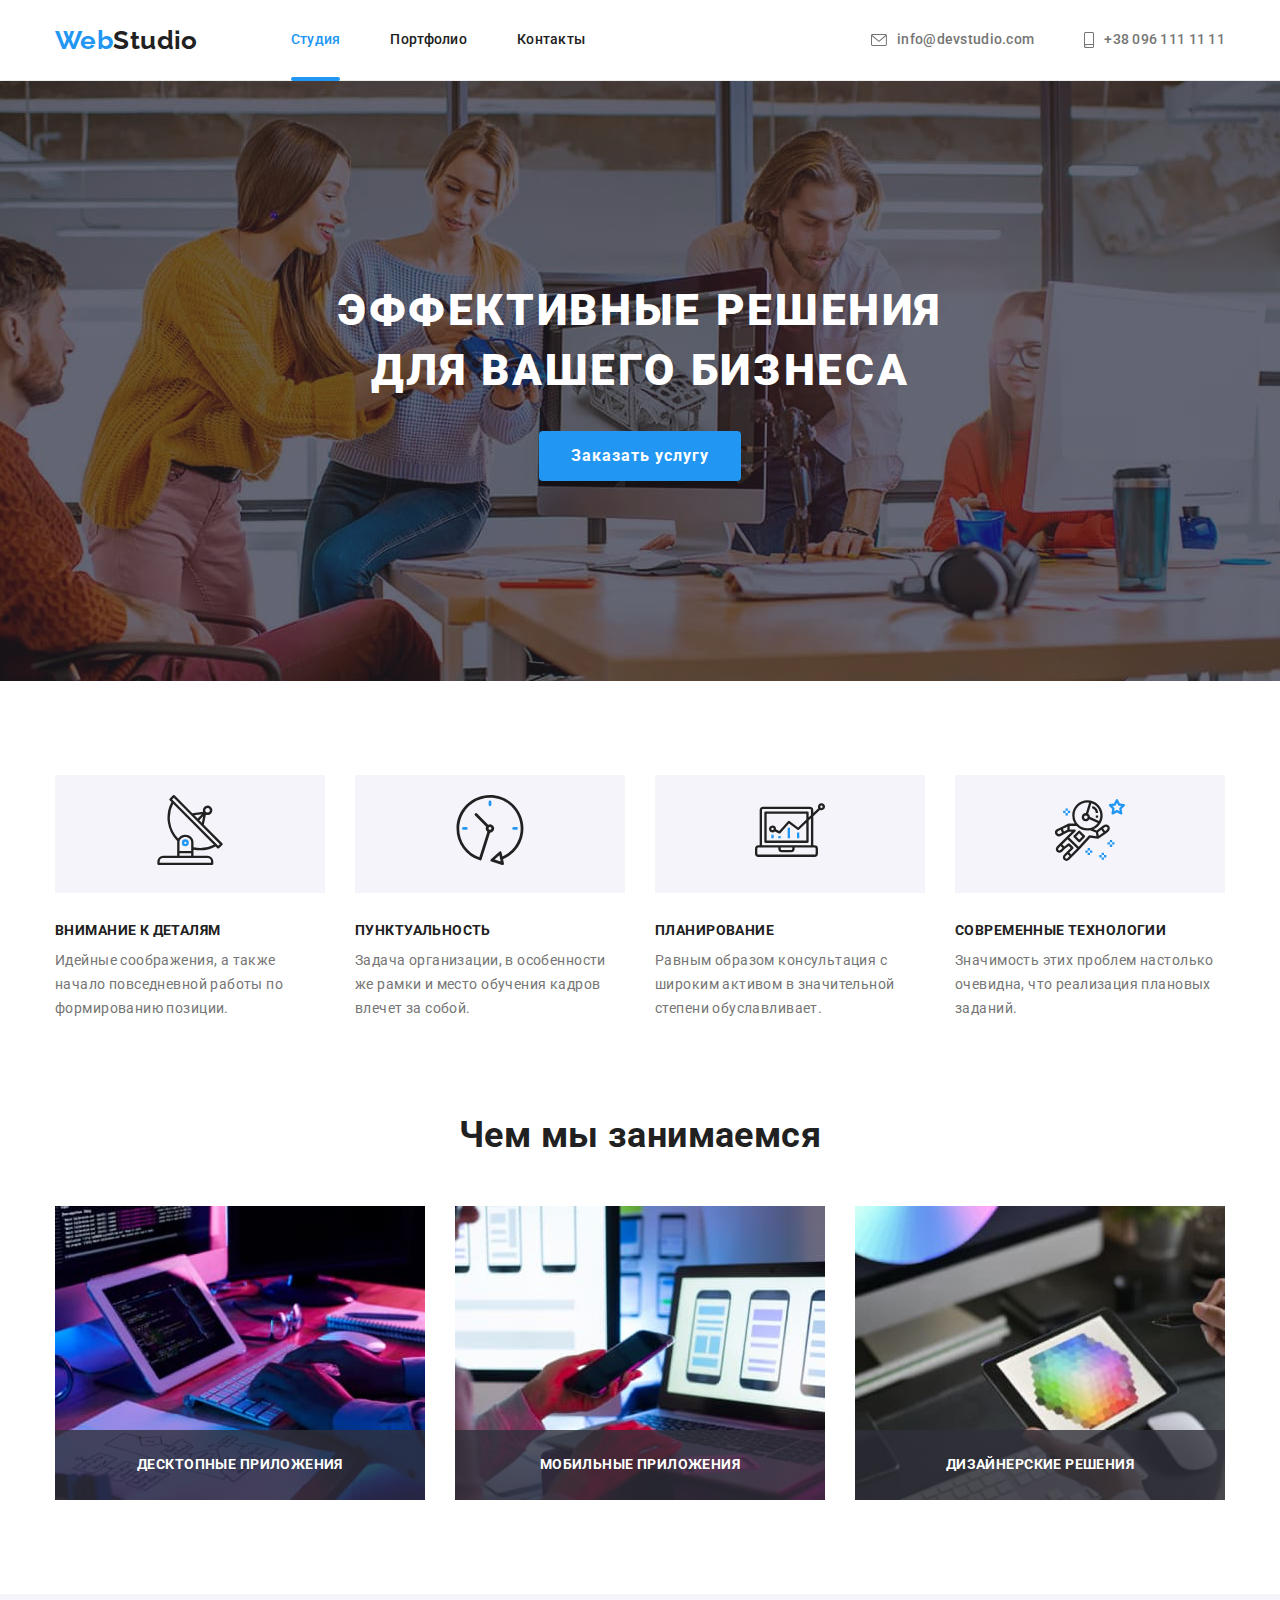
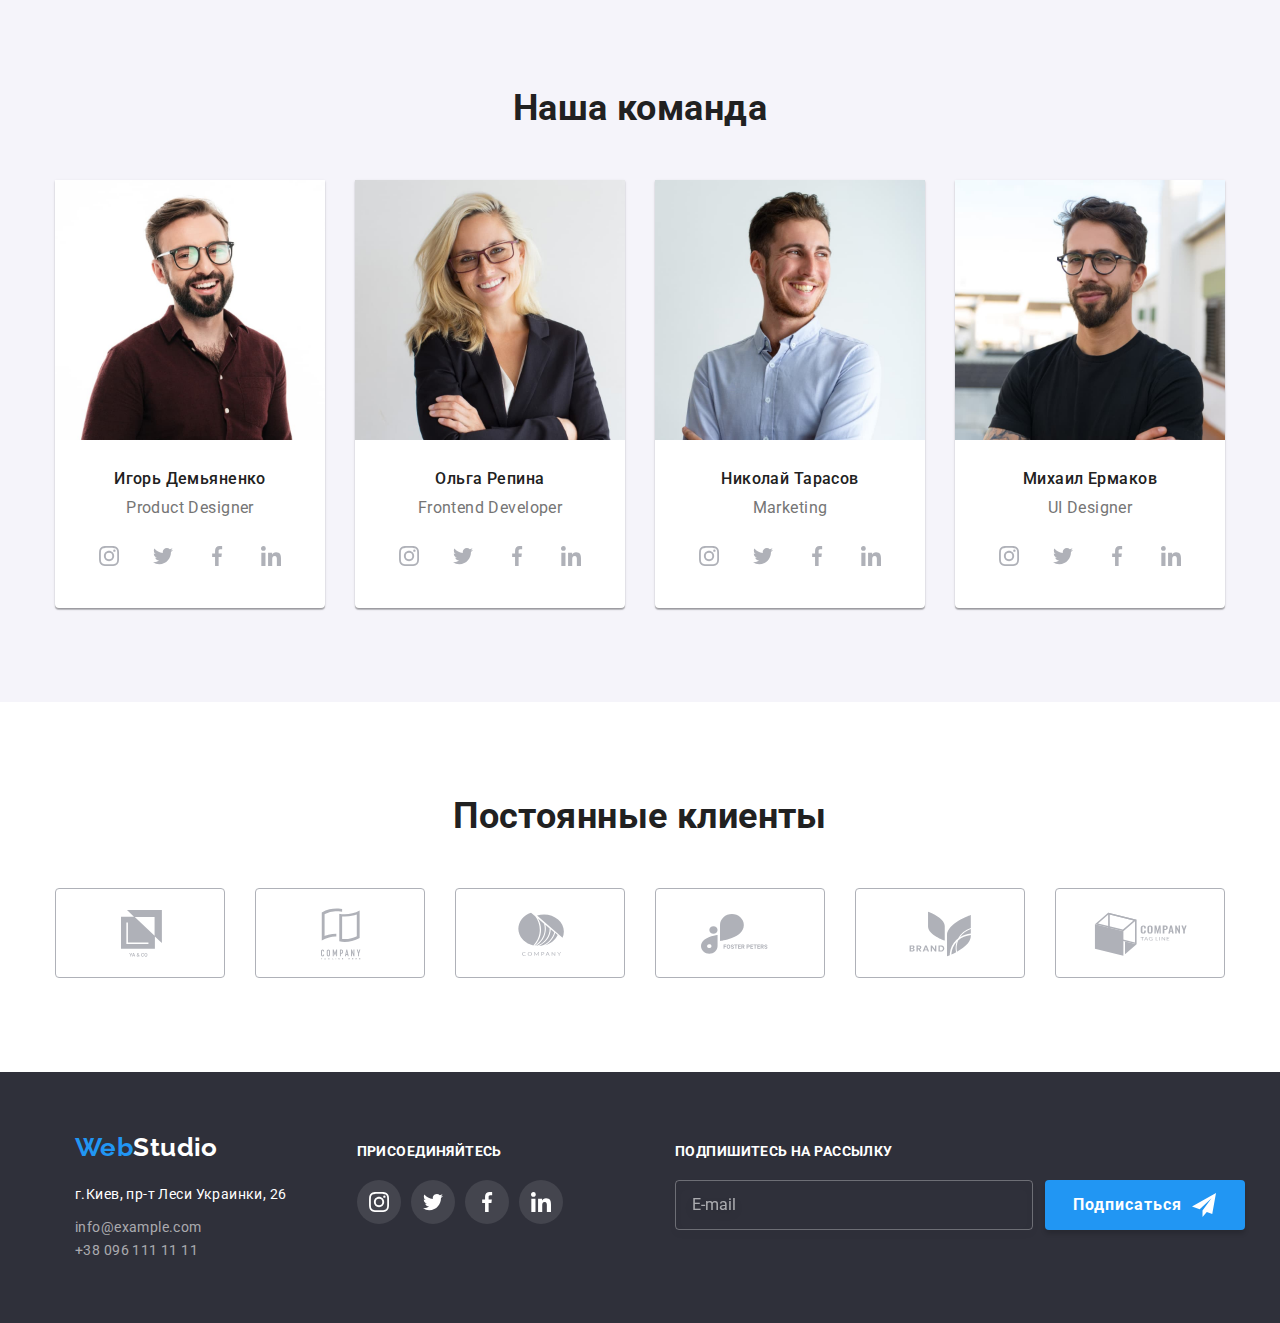
==== commit ac7ec1d0: "errors correction" ====
--- a/index.html
+++ b/index.html
@@ -19,7 +19,7 @@
     <!-- ХЕДЕР --> 
     <header class="header">
       <div class="container main-nav">
-        <nav class="nav">
+        <nav class="navbar">
             <!-- Логототип -->
           <a class="logo header__logo" href="./index.html">
             <span class="logo__text">Web</span>Studio
@@ -451,7 +451,7 @@
     <!-- Модальное окно с бекдропом -->
     <div class="backdrop is-hidden" data-modal>
       <div class="modal">
-        <form class="callback-form js-speaker-form">
+        <form class="callback-form">
           <button
             data-modal-close
             class="modal__close-btn"
--- a/css/main.min.css
+++ b/css/main.min.css
@@ -1,2 +1,2 @@
-.menu,.contacts,.features__list,.photos__list,.team__list,.social,.clients__list,.networks__list,.filters,.portfolio{padding:0;margin:0;list-style:none}body{background-color:#fff;color:#757575;font-family:Roboto,sans-serif;letter-spacing:0.03em;font-size:14px;line-height:1.71}img{display:block;max-width:100%;height:auto}.visually-hidden{position:absolute;width:1px;height:1px;margin:-1px;border:0;padding:0;clip:rect(0 0 0 0);overflow:hidden}.container{width:1200px;margin-left:auto;margin-right:auto;padding:0 15px}.section{padding-top:94px;padding-bottom:94px}.title{margin-top:0;margin-bottom:50px;color:#212121;font-weight:700;font-size:36px;line-height:1.16;text-align:center}.btn{min-width:200px;height:50px;border:0px solid transparent;border-radius:4px;background-color:#2196f3;box-shadow:0px 4px 4px rgba(0,0,0,0.15);color:#fff;font-weight:700;font-size:16px;line-height:1.87;letter-spacing:0.06em;transform:scale(1);transition:transform 250ms cubic-bezier(0.4, 0, 0.2, 1);cursor:pointer}.btn:hover:enabled,.btn:focus:enabled{transform:scale(0.93);color:#2196f3;background-color:#fff}.btn:disabled{background-color:gray}.header{border-bottom:1px solid #ececec}.main-nav{display:flex;align-items:center}.navbar{display:flex;align-items:center}.logo{font-family:Raleway,sans-serif;font-weight:700;font-size:26px;line-height:1.19;text-decoration:none}.logo__text{color:#2196f3}.header__logo{margin-right:93px;color:#212121}.menu{display:flex}.menu__item:not(:last-child){margin-right:50px}.menu__link{position:relative;display:block;padding-top:32px;padding-bottom:32px;color:#212121;font-weight:500;font-size:14px;line-height:1.14;letter-spacing:0.02em;text-decoration:none;transition:color 250ms cubic-bezier(0.4, 0, 0.2, 1)}.menu__link:hover,.menu__link:focus{color:#2196f3}.menu__link--current{color:#2196f3}.menu__link--current::after{content:"";position:absolute;bottom:-1px;left:0;display:block;width:100%;height:4px;border-radius:2px;background-color:#2196f3}.contacts{display:flex;margin-left:auto}.contacts__item:not(:last-child){margin-right:50px}.contacts__link{color:#757575;font-weight:500;font-size:14px;line-height:1.14;letter-spacing:0.02em;text-decoration:none;transition:color 250ms cubic-bezier(0.4, 0, 0.2, 1)}.contacts__link:hover,.contacts__link:focus{--color5: $accent-color;color:#2196f3}.contacts__icon{display:flex;align-items:center}.contacts__mail{width:16px;height:12px;margin-right:10px;fill:currentColor}.contacts__phone{margin-right:10px;width:10px;height:16px;fill:currentColor}.hero{display:flex;align-items:center;max-width:1600px;min-height:600px;margin-left:auto;margin-right:auto;background-color:#2f303a;background-image:linear-gradient(to right, rgba(47,48,58,0.4), rgba(47,48,58,0.4)),url(../images/hero-img.jpg);background-repeat:no-repeat;background-size:cover;background-position:center}.hero__content{max-width:696px;margin-right:auto;margin-left:auto;text-align:center}.hero__title{margin-top:0;margin-bottom:30px;color:#fff;font-weight:900;font-size:44px;line-height:1.36;letter-spacing:0.06em;text-transform:uppercase}.hero__btn{padding:10px 32px}.features{padding-top:94px}.features__list{display:flex}.features__item{width:calc((100% - 90px) / 4)}.features__item:not(:last-child){margin-right:30px}.features__img{margin-bottom:30px;padding:20px 100px;background-color:#f5f4fa;text-align:center}.features__icon{width:70px;height:70px}.features__title{margin-top:0;margin-bottom:10px;color:#212121;font-weight:700;font-size:14px;line-height:1.14;text-transform:uppercase}.features__text{margin-top:0;margin-bottom:0}.photos__list{display:flex}.photos__item{width:calc((100% - 60px) / 3);background-color:#757575}.photos__item:not(:last-child){margin-right:30px}.photos__thumb{position:relative}.photos__text{position:absolute;bottom:0;left:50%;transform:translate(-50%, 0);width:370px;height:70px;margin:0;padding-top:27px;padding-bottom:27px;background-color:rgba(47,48,58,0.8);color:#fff;font-weight:700;font-size:14px;line-height:1.14;text-align:center;text-transform:uppercase}.team{background-color:#f5f4fa}.team__list{display:flex}.team__item{width:calc((100% - 90px) / 4);border-bottom-right-radius:4px;border-bottom-left-radius:4px;background-color:#fff;box-shadow:0px 1px 3px rgba(0,0,0,0.12),0px 1px 1px rgba(0,0,0,0.14),0px 2px 1px rgba(0,0,0,0.2)}.team__item:not(:last-child){margin-right:30px}.team__content{padding:30px 32px;text-align:center}.team__name{margin-top:0;margin-bottom:10px;color:#212121;font-weight:500;font-size:16px;line-height:1.18}.team__text{margin-top:0;margin-bottom:16px;font-size:16px;line-height:1.18}.social{display:flex;justify-content:center}.social__item:not(:last-child){margin-right:10px}.social__link:hover .social__icon,.social__link:focus .social__icon{fill:#fff}.media-link{display:flex;justify-content:center;align-items:center;width:44px;height:44px;border-radius:50%;transition:background-color 250ms cubic-bezier(0.4, 0, 0.2, 1)}.media-link:hover,.media-link:focus{--color6: #ffffff;background-color:#2196f3}.media-icon{width:20px;height:20px;fill:#afb1b8;transition:fill 250ms cubic-bezier(0.4, 0, 0.2, 1)}.clients__list{display:flex;justify-content:center}.clients__item{width:calc((100% - 30px * 5) / 6);height:90px;border:1px solid #afb1b8;border-radius:4px;transition:border-color 250ms cubic-bezier(0.4, 0, 0.2, 1)}.clients__item:not(:last-child){margin-right:30px}.clients__item:hover,.clients__item:focus{border-color:#2196f3;--color6:$accent-color}.clients__link{display:flex;justify-content:center;align-items:center;width:170px;height:90px}.clients__icon{fill:#afb1b8;transition:fill 250ms cubic-bezier(0.4, 0, 0.2, 1)}.clients__link:hover .clients__icon,.clients__link:focus .clients__icon{fill:#2196f3}.footer{padding:60px 60px;background-color:#2f303a;color:#fff}.footer-blocks{display:flex;justify-content:space-between;align-items:baseline}.address-block{margin-right:70px}.footer__logo{display:inline-block;margin-bottom:20px;color:#fff}.list{padding:0;margin:0;list-style:none}.adress{display:flex;flex-direction:column;font-style:normal}.adress__map{margin-top:0;margin-bottom:9px}.adress__link{margin-bottom:9px;color:rgba(255,255,255,0.6);text-decoration:none;transition:color 250ms cubic-bezier(0.4, 0, 0.2, 1)}.adress__link:last-child{margin-bottom:0}.adress__link:hover,.adress__link:focus{color:#2196f3}.networks{margin-right:93px}.networks__title{display:inline-block;margin-bottom:20px;line-height:1.14;text-transform:uppercase}.networks__icon{--color6: #ffffff}.networks__list{display:flex}.networks__item:not(:last-child){margin-right:10px}.networks__link{background-color:rgba(255,255,255,0.1)}.networks-icon{--color6: #ffffff;transition:fill 250ms cubic-bezier(0.4, 0, 0.2, 1)}.networks__link:hover .networks__icon,.networks__link:focus .networks__icon{fill:#f5f4fa}.subscribe{display:flex;flex-direction:column;margin-left:auto}.subscribe__text{margin-top:0;margin-bottom:20px;line-height:1.14;text-transform:uppercase;color:#fff}.subscribe-form{display:flex}.subscribe-form__field{margin-right:12px}.subscribe-form__input{width:358px;height:50px;padding:15px 0 15px 16px;color:rgba(255,255,255,0.6);border-radius:4px;background:transparent;border:1px solid rgba(255,255,255,0.3);filter:drop-shadow(0px 4px 4px rgba(0,0,0,0.15))}.subscribe-form__input::placeholder{font-weight:400;font-size:16px;line-height:1.25;letter-spacing:inherit;color:rgba(255,255,255,0.6)}.subscribe-form__btn{display:flex;align-items:center;width:200px;height:50px;padding:10px 28px}.subscribe-form__icon{fill:#fff;margin-left:10px}.backdrop{position:fixed;top:0;left:0;width:100%;height:100%;background-color:rgba(0,0,0,0.2);transition:opacity 250ms cubic-bezier(0.4, 0, 0.2, 1);opacity:1}.backdrop.is-hidden{opacity:0;pointer-events:none}.modal{position:absolute;top:50%;left:50%;width:528px;height:auto;border-radius:4px;background-color:#fff;box-shadow:0px 1px 3px rgba(0,0,0,0.12),0px 1px 1px rgba(0,0,0,0.14),0px 2px 1px rgba(0,0,0,0.2);transform:translate(-50%, -50%) scale(1);transition:transform 250ms cubic-bezier(0.4, 0, 0.2, 1)}.backdrop.is-hidden .modal{transform:translate(-50%, -50%) scale(0.5)}.modal__close-btn{position:absolute;top:8px;right:8px;display:flex;justify-content:center;align-items:center;width:30px;height:30px;padding:6px;border-radius:50%;border:1px solid rgba(0,0,0,0.1);background-color:#fff;cursor:pointer}.modal__close-icon{width:18px;height:18px;fill:#000000;transition:fill 250ms cubic-bezier(0.4, 0, 0.2, 1)}.modal__close-btn:hover .modal__close-icon,.modal__close-btn:focus .modal__close-icon{fill:#2196f3}.callback-form{width:100%;padding:40px}.callback__title{display:inline-block;margin-bottom:12px;color:#212121;font-weight:700;font-size:20px;line-height:1.15;text-align:center}.callback__group{display:flex;flex-direction:column;margin-bottom:10px}.callback__label{margin-bottom:4px;font-size:12px;line-height:1.16;letter-spacing:0.01em}.callback__area{position:relative}.callback__input{width:100%;padding:11px 11px 11px 42px;border:1px solid rgba(33,33,33,0.2);border-radius:4px;transition:all 250ms cubic-bezier(0.4, 0, 0.2, 1);cursor:pointer}.callback__input:focus{outline:transparent;border:1px solid #2196f3}.callback__input:not(:placeholder-shown):focus:valid{color:#2196f3;border-color:#2196f3}.callback__input:not(:placeholder-shown):focus:invalid{color:#2196f3;border-color:#2196f3}.callback__icon{position:absolute;top:50%;left:12px;width:18px;height:18px;transform:translateY(-50%);transition:fill 250ms cubic-bezier(0.4, 0, 0.2, 1)}.callback__area:focus-within .callback__icon{fill:#2196f3}.callback__commit{display:flex;flex-direction:column;margin-bottom:20px}.callback__textarea{width:100%;padding:12px 16px;border:1px solid rgba(33,33,33,0.2);border-radius:4px;transition:all 250ms cubic-bezier(0.4, 0, 0.2, 1);resize:none;cursor:pointer}.callback__textarea::placeholder{font-size:12px;line-height:1.16;letter-spacing:0.01em;color:rgba(117,117,117,0.5)}.callback__textarea:focus{outline:transparent;border:1px solid #2196f3}.policy-block{display:block;margin-bottom:30px;text-align:center;cursor:pointer}.policy__icon::before{display:inline-block;content:"";width:16px;height:15px;margin-right:7px;border:2px solid #212121;border-radius:2px;vertical-align:middle;transition:all 250ms cubic-bezier(0.4, 0, 0.2, 1)}.checkbox:checked+.policy__icon::before{vertical-align:middle;border-color:#2196f3;background-color:#2196f3;background-image:url("../images/icons.svg#icon-check");background-size:contain;background-origin:border-box}.policy__link{color:#2196f3}.btn-block{text-align:center}.callback__btn{padding:10px 55px}.callback__area:hover,.callback__area:focus{border-color:#2196f3}.callback__area:hover,.callback__area:focus{fill:#2196f3}.calllback__area:hover input,.callback-area:focus-within input{border-color:#2196f3}.portfolio-section{padding:94px 0}.filters{display:flex;justify-content:center;margin-bottom:50px}.filters__item:not(:last-child){margin-right:8px}.filters__btn{display:inline-block;min-width:73px;height:38px;padding:6px 22px;border-radius:4px;border:0px solid transparent;background-color:#f5f4fa;color:#212121;font-family:inherit;font-weight:500;font-size:16px;line-height:1.62;text-align:center;letter-spacing:0.03em;transition:all 250ms cubic-bezier(0.4, 0, 0.2, 1)}.filters__btn:hover,.filters__btn:focus{background-color:#2196f3;box-shadow:0px 4px 4px rgba(0,0,0,0.15);color:#fff;cursor:pointer}.portfolio{display:flex;flex-wrap:wrap}.portfolio__item{width:calc((100% - 60px) / 3);margin-right:30px;margin-bottom:30px;transition:box-shadow 250ms cubic-bezier(0.4, 0, 0.2, 1)}.portfolio__item:nth-child(3n){margin-right:0px}.portfolio__item:nth-last-child(-n+3){margin-bottom:0px}.portfolio__item:hover,.portfolio__item:focus{box-shadow:0px 1px 1px rgba(0,0,0,0.12),0px 4px 4px rgba(0,0,0,0.06),1px 4px 6px rgba(0,0,0,0.16)}.portfolio__link{text-decoration:none}.portfolio__thumb{position:relative;overflow:hidden}.portfolio__tooltip{position:absolute;bottom:0;left:0;transform:translate(0, 100%);width:370px;height:294px;margin:0;padding:63px 24px;background-color:rgba(33,150,243,0.9);color:#fff;font-size:18px;line-height:1.56;transition:all 250ms cubic-bezier(0.4, 0, 0.2, 1);opacity:0}.portfolio__link:hover .portfolio__tooltip,.portfolio__link:focus .portfolio__tooltip{transform:translateY(0);opacity:1}.portfolio__content{padding:20px 24px;border-right:1px solid #eeeeee;border-left:1px solid #eeeeee;border-bottom:1px solid #eeeeee}.portfolio__title{margin-top:0;margin-bottom:4px;color:#212121;font-weight:700;font-size:18px;line-height:2;letter-spacing:0.06em}.portfolio__text{margin:0;color:#757575;font-size:16px;line-height:1.87}
+.menu,.contacts,.features__list,.photos__list,.team__list,.social,.clients__list,.networks__list,.filters,.portfolio{padding:0;margin:0;list-style:none}body{background-color:#fff;color:#757575;font-family:Roboto,sans-serif;letter-spacing:0.03em;font-size:14px;line-height:1.71}img{display:block;max-width:100%;height:auto}.visually-hidden{position:absolute;width:1px;height:1px;margin:-1px;border:0;padding:0;clip:rect(0 0 0 0);overflow:hidden}.container{width:1200px;margin-left:auto;margin-right:auto;padding:0 15px}.section{padding-top:94px;padding-bottom:94px}.title{margin-top:0;margin-bottom:50px;color:#212121;font-weight:700;font-size:36px;line-height:1.16;text-align:center}.btn{min-width:200px;height:50px;border:0px solid transparent;border-radius:4px;background-color:#2196f3;box-shadow:0px 4px 4px rgba(0,0,0,0.15);color:#fff;font-weight:700;font-size:16px;line-height:1.87;letter-spacing:0.06em;transform:scale(1);transition:transform 250ms cubic-bezier(0.4, 0, 0.2, 1);cursor:pointer}.btn:hover:enabled,.btn:focus:enabled{transform:scale(0.93)}.btn:disabled{background-color:gray}.header{border-bottom:1px solid #ececec}.main-nav{display:flex;align-items:center}.navbar{display:flex;align-items:center}.logo{font-family:Raleway,sans-serif;font-weight:700;font-size:26px;line-height:1.19;text-decoration:none}.logo__text{color:#2196f3}.header__logo{margin-right:93px;color:#212121}.menu{display:flex}.menu__item:not(:last-child){margin-right:50px}.menu__link{position:relative;display:block;padding-top:32px;padding-bottom:32px;color:#212121;font-weight:500;font-size:14px;line-height:1.14;letter-spacing:0.02em;text-decoration:none;transition:color 250ms cubic-bezier(0.4, 0, 0.2, 1)}.menu__link:hover,.menu__link:focus{color:#2196f3}.menu__link--current{color:#2196f3}.menu__link--current::after{content:"";position:absolute;bottom:-1px;left:0;display:block;width:100%;height:4px;border-radius:2px;background-color:#2196f3}.contacts{display:flex;margin-left:auto}.contacts__item:not(:last-child){margin-right:50px}.contacts__link{color:#757575;font-weight:500;font-size:14px;line-height:1.14;letter-spacing:0.02em;text-decoration:none;transition:color 250ms cubic-bezier(0.4, 0, 0.2, 1)}.contacts__link:hover,.contacts__link:focus{--color5: $accent-color;color:#2196f3}.contacts__icon{display:flex;align-items:center}.contacts__mail{width:16px;height:12px;margin-right:10px;fill:currentColor}.contacts__phone{margin-right:10px;width:10px;height:16px;fill:currentColor}.hero{display:flex;align-items:center;max-width:1600px;min-height:600px;margin-left:auto;margin-right:auto;background-color:#2f303a;background-image:linear-gradient(to right, rgba(47,48,58,0.4), rgba(47,48,58,0.4)),url(../images/hero-img.jpg);background-repeat:no-repeat;background-size:cover;background-position:center}.hero__content{max-width:696px;margin-right:auto;margin-left:auto;text-align:center}.hero__title{margin-top:0;margin-bottom:30px;color:#fff;font-weight:900;font-size:44px;line-height:1.36;letter-spacing:0.06em;text-transform:uppercase}.hero__btn{padding:10px 32px}.features{padding-top:94px}.features__list{display:flex}.features__item{width:calc((100% - 90px) / 4)}.features__item:not(:last-child){margin-right:30px}.features__img{margin-bottom:30px;padding:20px 100px;background-color:#f5f4fa;text-align:center}.features__icon{width:70px;height:70px}.features__title{margin-top:0;margin-bottom:10px;color:#212121;font-weight:700;font-size:14px;line-height:1.14;text-transform:uppercase}.features__text{margin-top:0;margin-bottom:0}.photos__list{display:flex}.photos__item{width:calc((100% - 60px) / 3);background-color:#757575}.photos__item:not(:last-child){margin-right:30px}.photos__thumb{position:relative}.photos__text{position:absolute;bottom:0;left:50%;transform:translate(-50%, 0);width:370px;height:70px;margin:0;padding-top:27px;padding-bottom:27px;background-color:rgba(47,48,58,0.8);color:#fff;font-weight:700;font-size:14px;line-height:1.14;text-align:center;text-transform:uppercase}.team{background-color:#f5f4fa}.team__list{display:flex}.team__item{width:calc((100% - 90px) / 4);border-bottom-right-radius:4px;border-bottom-left-radius:4px;background-color:#fff;box-shadow:0px 1px 3px rgba(0,0,0,0.12),0px 1px 1px rgba(0,0,0,0.14),0px 2px 1px rgba(0,0,0,0.2)}.team__item:not(:last-child){margin-right:30px}.team__content{padding:30px 32px;text-align:center}.team__name{margin-top:0;margin-bottom:10px;color:#212121;font-weight:500;font-size:16px;line-height:1.18}.team__text{margin-top:0;margin-bottom:16px;font-size:16px;line-height:1.18}.social{display:flex;justify-content:center}.social__item:not(:last-child){margin-right:10px}.social__link:hover .social__icon,.social__link:focus .social__icon{fill:#fff}.media-link{display:flex;justify-content:center;align-items:center;width:44px;height:44px;border-radius:50%;transition:background-color 250ms cubic-bezier(0.4, 0, 0.2, 1)}.media-link:hover,.media-link:focus{--color6: #ffffff;background-color:#2196f3}.media-icon{width:20px;height:20px;fill:#afb1b8;transition:fill 250ms cubic-bezier(0.4, 0, 0.2, 1)}.clients__list{display:flex;justify-content:center}.clients__item{width:calc((100% - 30px * 5) / 6);height:90px;border:1px solid #afb1b8;border-radius:4px;transition:border-color 250ms cubic-bezier(0.4, 0, 0.2, 1)}.clients__item:not(:last-child){margin-right:30px}.clients__item:hover,.clients__item:focus{border-color:#2196f3;--color6:$accent-color}.clients__link{display:flex;justify-content:center;align-items:center;width:170px;height:90px}.clients__icon{fill:#afb1b8;transition:fill 250ms cubic-bezier(0.4, 0, 0.2, 1)}.clients__link:hover .clients__icon,.clients__link:focus .clients__icon{fill:#2196f3}.clients__link:hover,.clients__link:focus{border-color:#2196f3;transition:border-color 250ms cubic-bezier(0.4, 0, 0.2, 1)}.footer{padding:60px 60px;background-color:#2f303a;color:#fff}.footer-blocks{display:flex;justify-content:space-between;align-items:baseline}.address-block{margin-right:70px}.footer__logo{display:inline-block;margin-bottom:20px;color:#fff}.list{padding:0;margin:0;list-style:none}.adress{display:flex;flex-direction:column;font-style:normal}.adress__map{margin-top:0;margin-bottom:9px}.adress__link{margin-bottom:9px;color:rgba(255,255,255,0.6);text-decoration:none;transition:color 250ms cubic-bezier(0.4, 0, 0.2, 1)}.adress__link:last-child{margin-bottom:0}.adress__link:hover,.adress__link:focus{color:#2196f3}.networks{margin-right:93px}.networks__title{display:inline-block;margin-bottom:20px;line-height:1.14;text-transform:uppercase}.networks__icon{--color6: #ffffff}.networks__list{display:flex}.networks__item:not(:last-child){margin-right:10px}.networks__link{background-color:rgba(255,255,255,0.1)}.networks-icon{--color6: #ffffff;transition:fill 250ms cubic-bezier(0.4, 0, 0.2, 1)}.networks__link:hover .networks__icon,.networks__link:focus .networks__icon{fill:#f5f4fa}.subscribe{display:flex;flex-direction:column;margin-left:auto}.subscribe__text{margin-top:0;margin-bottom:20px;line-height:1.14;text-transform:uppercase;color:#fff}.subscribe-form{display:flex}.subscribe-form__field{margin-right:12px}.subscribe-form__input{width:358px;height:50px;padding:15px 0 15px 16px;color:rgba(255,255,255,0.6);border-radius:4px;background:transparent;border:1px solid rgba(255,255,255,0.3);filter:drop-shadow(0px 4px 4px rgba(0,0,0,0.15))}.subscribe-form__input::placeholder{font-weight:400;font-size:16px;line-height:1.25;letter-spacing:inherit;color:rgba(255,255,255,0.6)}.subscribe-form__btn{display:flex;align-items:center;width:200px;height:50px;padding:10px 28px}.subscribe-form__icon{fill:#fff;margin-left:10px}.backdrop{position:fixed;top:0;left:0;width:100%;height:100%;background-color:rgba(0,0,0,0.2);transition:opacity 250ms cubic-bezier(0.4, 0, 0.2, 1);opacity:1}.backdrop.is-hidden{opacity:0;pointer-events:none}.modal{position:absolute;top:50%;left:50%;width:528px;height:auto;border-radius:4px;background-color:#fff;box-shadow:0px 1px 3px rgba(0,0,0,0.12),0px 1px 1px rgba(0,0,0,0.14),0px 2px 1px rgba(0,0,0,0.2);transform:translate(-50%, -50%) scale(1);transition:transform 250ms cubic-bezier(0.4, 0, 0.2, 1)}.backdrop.is-hidden .modal{transform:translate(-50%, -50%) scale(0.5)}.modal__close-btn{position:absolute;top:8px;right:8px;display:flex;justify-content:center;align-items:center;width:30px;height:30px;padding:6px;border-radius:50%;border:1px solid rgba(0,0,0,0.1);background-color:#fff;cursor:pointer}.modal__close-icon{width:18px;height:18px;fill:#000000;transition:fill 250ms cubic-bezier(0.4, 0, 0.2, 1)}.modal__close-btn:hover .modal__close-icon,.modal__close-btn:focus .modal__close-icon{fill:#2196f3}.callback-form{width:100%;padding:40px}.callback__title{display:inline-block;margin-bottom:12px;color:#212121;font-weight:700;font-size:20px;line-height:1.15;text-align:center}.callback__group{display:flex;flex-direction:column;margin-bottom:10px}.callback__label{margin-bottom:4px;font-size:12px;line-height:1.16;letter-spacing:0.01em}.callback__area{position:relative}.callback__input{width:100%;padding:11px 11px 11px 42px;border:1px solid rgba(33,33,33,0.2);border-radius:4px;transition:all 250ms cubic-bezier(0.4, 0, 0.2, 1);cursor:pointer}.callback__input:focus{outline:transparent;border:1px solid #2196f3}.callback__input:not(:placeholder-shown):focus:valid{color:#2196f3;border-color:#2196f3}.callback__input:not(:placeholder-shown):focus:invalid{color:#2196f3;border-color:#2196f3}.callback__icon{position:absolute;top:50%;left:12px;width:18px;height:18px;transform:translateY(-50%);transition:fill 250ms cubic-bezier(0.4, 0, 0.2, 1)}.callback__area:focus-within .callback__icon{fill:#2196f3}.callback__commit{display:flex;flex-direction:column;margin-bottom:20px}.callback__textarea{width:100%;padding:12px 16px;border:1px solid rgba(33,33,33,0.2);border-radius:4px;transition:all 250ms cubic-bezier(0.4, 0, 0.2, 1);resize:none;cursor:pointer}.callback__textarea::placeholder{font-size:12px;line-height:1.16;letter-spacing:0.01em;color:rgba(117,117,117,0.5)}.callback__textarea:focus{outline:transparent;border:1px solid #2196f3}.policy-block{display:block;margin-bottom:30px;text-align:center;cursor:pointer}.policy__icon::before{display:inline-block;content:"";width:16px;height:15px;margin-right:7px;border:2px solid #212121;border-radius:2px;vertical-align:middle;transition:all 250ms cubic-bezier(0.4, 0, 0.2, 1)}.checkbox:checked+.policy__icon::before{vertical-align:middle;border-color:#2196f3;background-color:#2196f3;background-image:url("../images/icons.svg#icon-check");background-size:contain;background-origin:border-box}.policy__link{color:#2196f3}.btn-block{text-align:center}.callback__btn{padding:10px 55px}.callback__area:hover,.callback__area:focus{border-color:#2196f3}.callback__area:hover,.callback__area:focus{fill:#2196f3}.calllback__area:hover input,.callback-area:focus-within input{border-color:#2196f3}.portfolio-section{padding:94px 0}.filters{display:flex;justify-content:center;margin-bottom:50px}.filters__item:not(:last-child){margin-right:8px}.filters__btn{display:inline-block;min-width:73px;height:38px;padding:6px 22px;border-radius:4px;border:0px solid transparent;background-color:#f5f4fa;color:#212121;font-family:inherit;font-weight:500;font-size:16px;line-height:1.62;text-align:center;letter-spacing:0.03em;transition:all 250ms cubic-bezier(0.4, 0, 0.2, 1)}.filters__btn:hover,.filters__btn:focus{background-color:#2196f3;box-shadow:0px 4px 4px rgba(0,0,0,0.15);color:#fff;cursor:pointer}.portfolio{display:flex;flex-wrap:wrap}.portfolio__item{width:calc((100% - 60px) / 3);margin-right:30px;margin-bottom:30px;transition:box-shadow 250ms cubic-bezier(0.4, 0, 0.2, 1)}.portfolio__item:nth-child(3n){margin-right:0px}.portfolio__item:nth-last-child(-n+3){margin-bottom:0px}.portfolio__item:hover,.portfolio__item:focus{box-shadow:0px 1px 1px rgba(0,0,0,0.12),0px 4px 4px rgba(0,0,0,0.06),1px 4px 6px rgba(0,0,0,0.16)}.portfolio__link{text-decoration:none}.portfolio__thumb{position:relative;overflow:hidden}.portfolio__tooltip{position:absolute;bottom:0;left:0;transform:translate(0, 100%);width:370px;height:294px;margin:0;padding:63px 24px;background-color:rgba(33,150,243,0.9);color:#fff;font-size:18px;line-height:1.56;transition:all 250ms cubic-bezier(0.4, 0, 0.2, 1);opacity:0}.portfolio__link:hover .portfolio__tooltip,.portfolio__link:focus .portfolio__tooltip{transform:translateY(0);opacity:1}.portfolio__content{padding:20px 24px;border-right:1px solid #eeeeee;border-left:1px solid #eeeeee;border-bottom:1px solid #eeeeee}.portfolio__title{margin-top:0;margin-bottom:4px;color:#212121;font-weight:700;font-size:18px;line-height:2;letter-spacing:0.06em}.portfolio__text{margin:0;color:#757575;font-size:16px;line-height:1.87}
 /*# sourceMappingURL=main.min.css.map */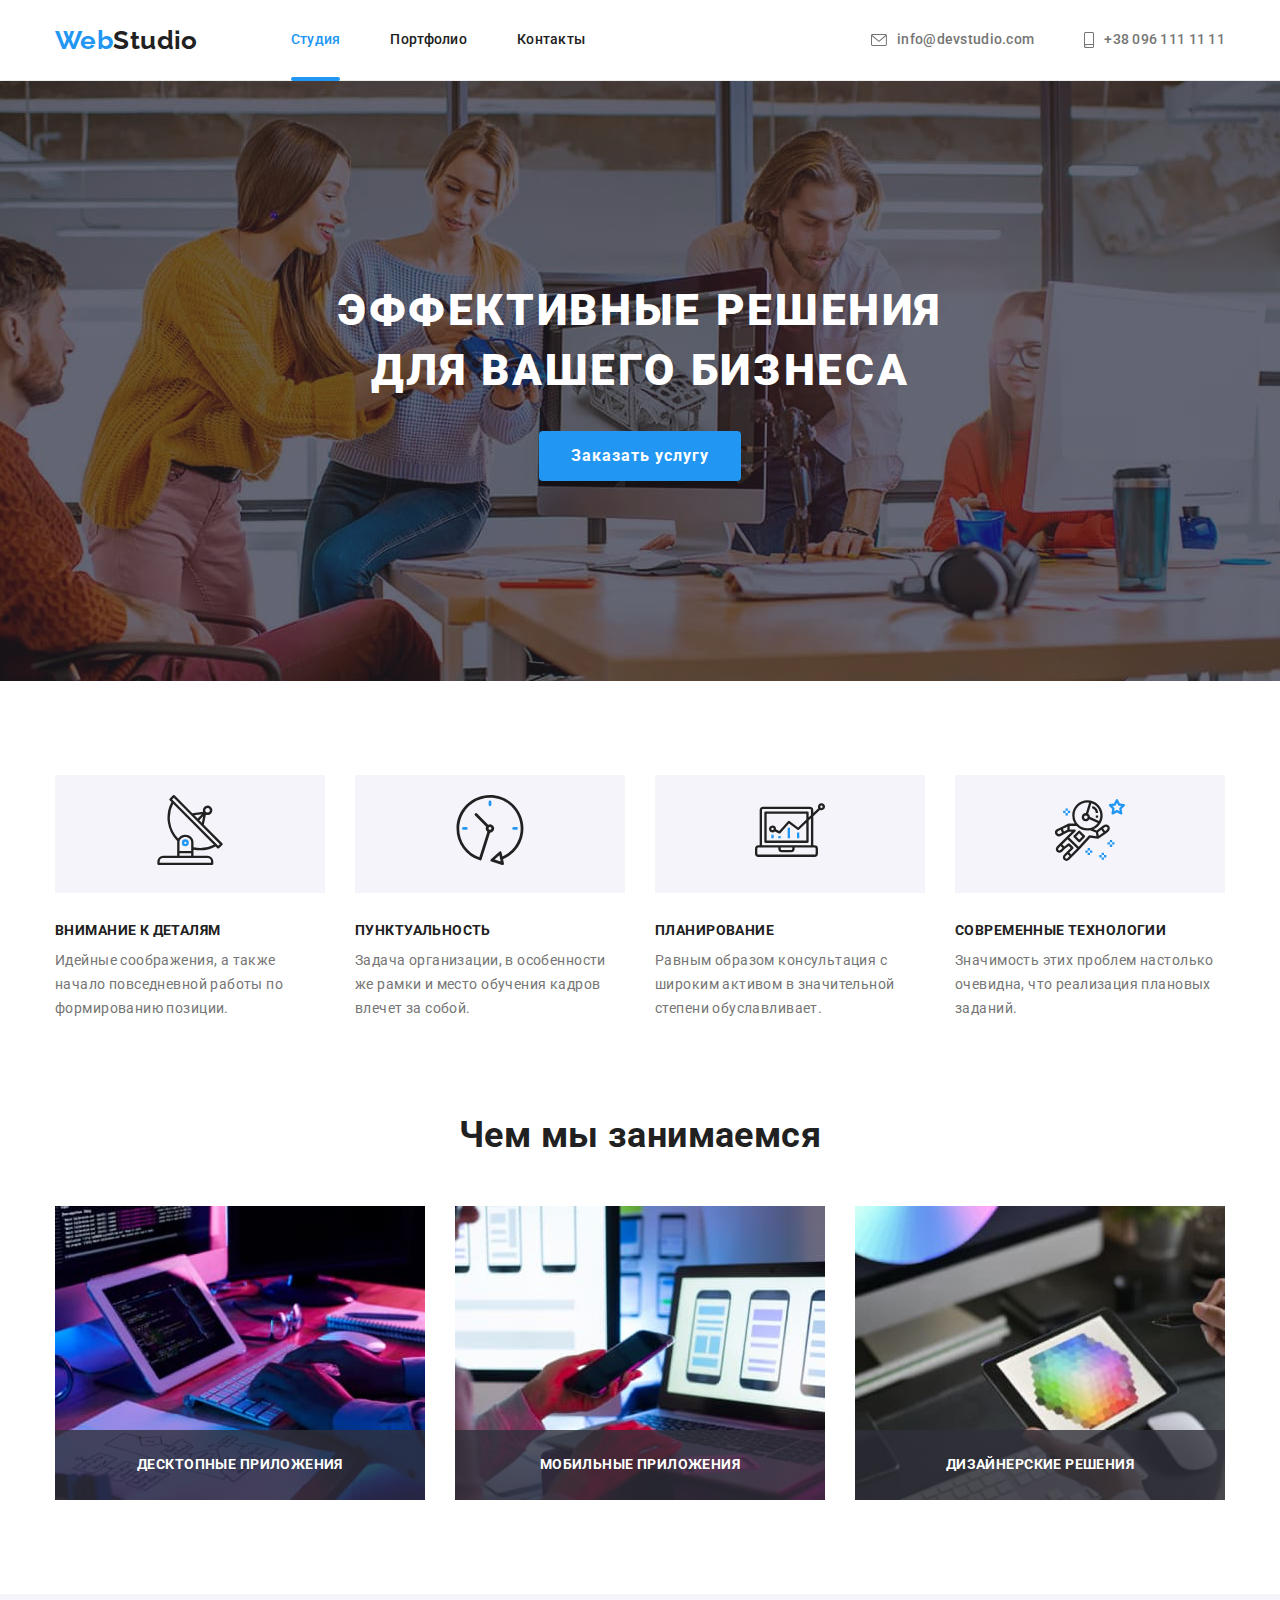
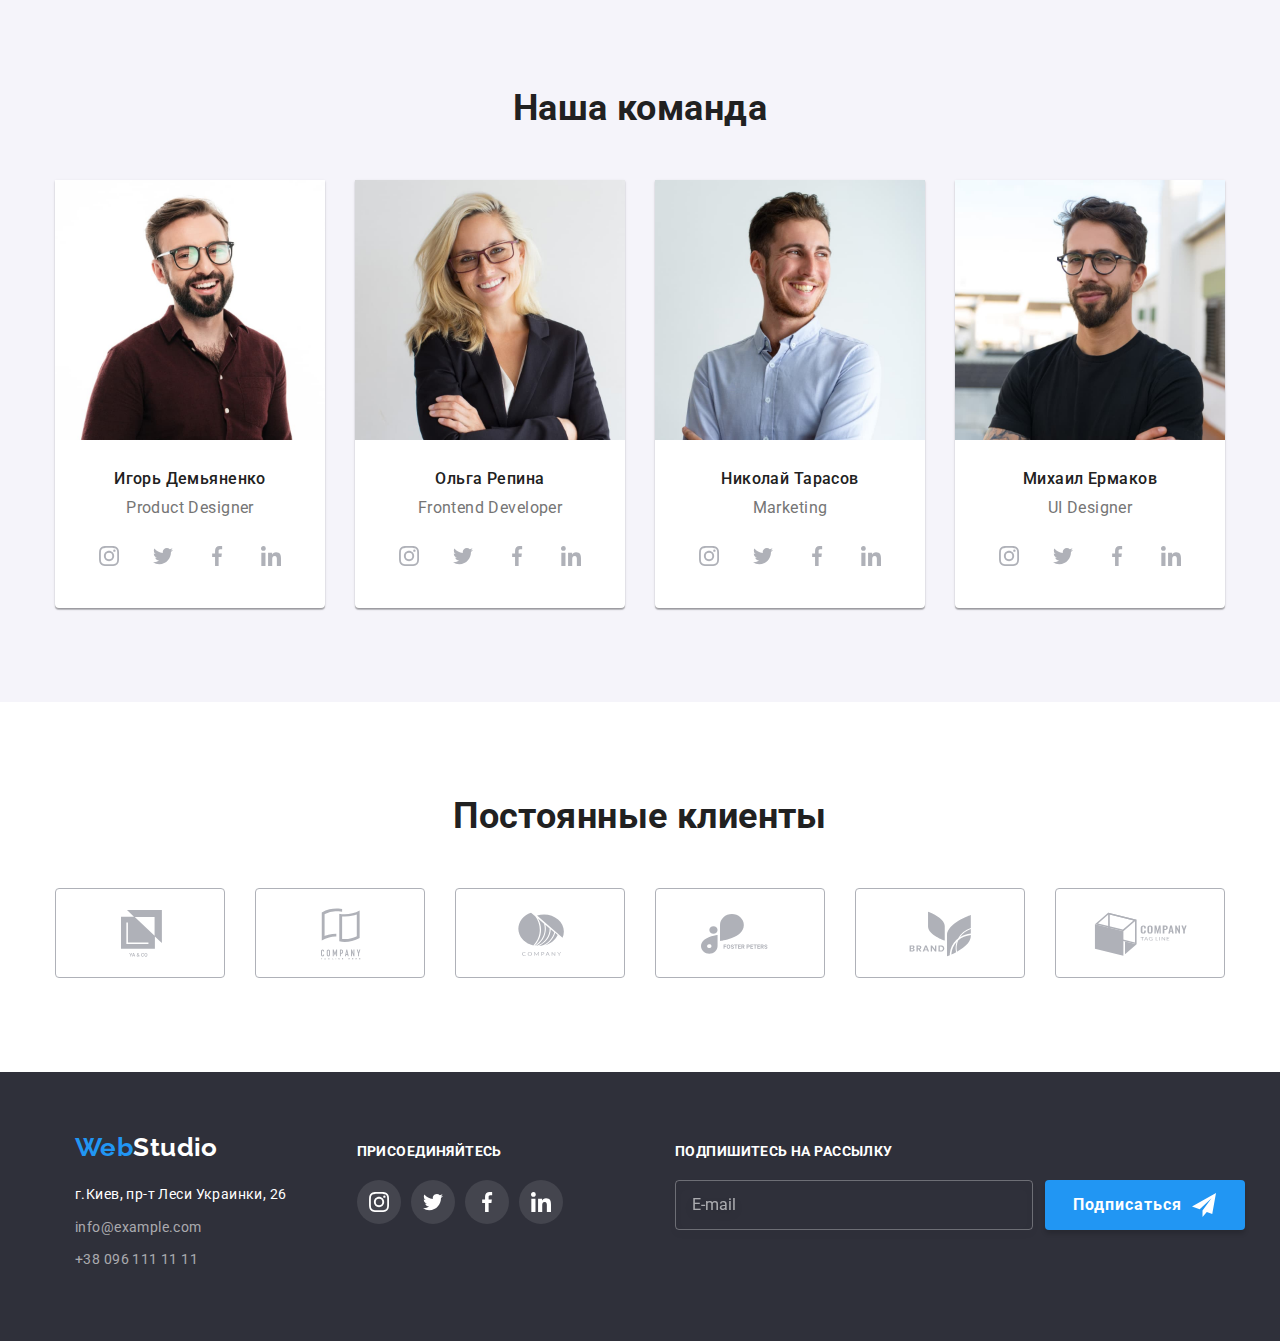
==== commit 976341f5: "corrected and amended for second submission" ====
--- a/index.html
+++ b/index.html
@@ -382,14 +382,14 @@
             <a class="logo footer__logo" href="./index.html">
             <span class="logo__text">Web</span>Studio</a>
           
-            <!-- Контакты в футере 625-->
+            <!-- Контакты в футере -->
             <address class="adress">
               <p class="adress__map">г.Киев, пр-т Леси Украинки, 26</p>
               <ul class="list">
-                <li>
+                <li class="list__row">
                   <a class="adress__link" href="mailto:info@example.com">info@example.com</a>
                 </li>
-                <li>
+                <li class="list__row">
                   <a class="adress__link" href="tel:+380961111111">+38 096 111 11 11</a>
                 </li>
               </ul>
--- a/css/main.min.css
+++ b/css/main.min.css
@@ -1,2 +1,2 @@
-.menu,.contacts,.features__list,.photos__list,.team__list,.social,.clients__list,.networks__list,.filters,.portfolio{padding:0;margin:0;list-style:none}body{background-color:#fff;color:#757575;font-family:Roboto,sans-serif;letter-spacing:0.03em;font-size:14px;line-height:1.71}img{display:block;max-width:100%;height:auto}.visually-hidden{position:absolute;width:1px;height:1px;margin:-1px;border:0;padding:0;clip:rect(0 0 0 0);overflow:hidden}.container{width:1200px;margin-left:auto;margin-right:auto;padding:0 15px}.section{padding-top:94px;padding-bottom:94px}.title{margin-top:0;margin-bottom:50px;color:#212121;font-weight:700;font-size:36px;line-height:1.16;text-align:center}.btn{min-width:200px;height:50px;border:0px solid transparent;border-radius:4px;background-color:#2196f3;box-shadow:0px 4px 4px rgba(0,0,0,0.15);color:#fff;font-weight:700;font-size:16px;line-height:1.87;letter-spacing:0.06em;transform:scale(1);transition:transform 250ms cubic-bezier(0.4, 0, 0.2, 1);cursor:pointer}.btn:hover:enabled,.btn:focus:enabled{transform:scale(0.93)}.btn:disabled{background-color:gray}.header{border-bottom:1px solid #ececec}.main-nav{display:flex;align-items:center}.navbar{display:flex;align-items:center}.logo{font-family:Raleway,sans-serif;font-weight:700;font-size:26px;line-height:1.19;text-decoration:none}.logo__text{color:#2196f3}.header__logo{margin-right:93px;color:#212121}.menu{display:flex}.menu__item:not(:last-child){margin-right:50px}.menu__link{position:relative;display:block;padding-top:32px;padding-bottom:32px;color:#212121;font-weight:500;font-size:14px;line-height:1.14;letter-spacing:0.02em;text-decoration:none;transition:color 250ms cubic-bezier(0.4, 0, 0.2, 1)}.menu__link:hover,.menu__link:focus{color:#2196f3}.menu__link--current{color:#2196f3}.menu__link--current::after{content:"";position:absolute;bottom:-1px;left:0;display:block;width:100%;height:4px;border-radius:2px;background-color:#2196f3}.contacts{display:flex;margin-left:auto}.contacts__item:not(:last-child){margin-right:50px}.contacts__link{color:#757575;font-weight:500;font-size:14px;line-height:1.14;letter-spacing:0.02em;text-decoration:none;transition:color 250ms cubic-bezier(0.4, 0, 0.2, 1)}.contacts__link:hover,.contacts__link:focus{--color5: $accent-color;color:#2196f3}.contacts__icon{display:flex;align-items:center}.contacts__mail{width:16px;height:12px;margin-right:10px;fill:currentColor}.contacts__phone{margin-right:10px;width:10px;height:16px;fill:currentColor}.hero{display:flex;align-items:center;max-width:1600px;min-height:600px;margin-left:auto;margin-right:auto;background-color:#2f303a;background-image:linear-gradient(to right, rgba(47,48,58,0.4), rgba(47,48,58,0.4)),url(../images/hero-img.jpg);background-repeat:no-repeat;background-size:cover;background-position:center}.hero__content{max-width:696px;margin-right:auto;margin-left:auto;text-align:center}.hero__title{margin-top:0;margin-bottom:30px;color:#fff;font-weight:900;font-size:44px;line-height:1.36;letter-spacing:0.06em;text-transform:uppercase}.hero__btn{padding:10px 32px}.features{padding-top:94px}.features__list{display:flex}.features__item{width:calc((100% - 90px) / 4)}.features__item:not(:last-child){margin-right:30px}.features__img{margin-bottom:30px;padding:20px 100px;background-color:#f5f4fa;text-align:center}.features__icon{width:70px;height:70px}.features__title{margin-top:0;margin-bottom:10px;color:#212121;font-weight:700;font-size:14px;line-height:1.14;text-transform:uppercase}.features__text{margin-top:0;margin-bottom:0}.photos__list{display:flex}.photos__item{width:calc((100% - 60px) / 3);background-color:#757575}.photos__item:not(:last-child){margin-right:30px}.photos__thumb{position:relative}.photos__text{position:absolute;bottom:0;left:50%;transform:translate(-50%, 0);width:370px;height:70px;margin:0;padding-top:27px;padding-bottom:27px;background-color:rgba(47,48,58,0.8);color:#fff;font-weight:700;font-size:14px;line-height:1.14;text-align:center;text-transform:uppercase}.team{background-color:#f5f4fa}.team__list{display:flex}.team__item{width:calc((100% - 90px) / 4);border-bottom-right-radius:4px;border-bottom-left-radius:4px;background-color:#fff;box-shadow:0px 1px 3px rgba(0,0,0,0.12),0px 1px 1px rgba(0,0,0,0.14),0px 2px 1px rgba(0,0,0,0.2)}.team__item:not(:last-child){margin-right:30px}.team__content{padding:30px 32px;text-align:center}.team__name{margin-top:0;margin-bottom:10px;color:#212121;font-weight:500;font-size:16px;line-height:1.18}.team__text{margin-top:0;margin-bottom:16px;font-size:16px;line-height:1.18}.social{display:flex;justify-content:center}.social__item:not(:last-child){margin-right:10px}.social__link:hover .social__icon,.social__link:focus .social__icon{fill:#fff}.media-link{display:flex;justify-content:center;align-items:center;width:44px;height:44px;border-radius:50%;transition:background-color 250ms cubic-bezier(0.4, 0, 0.2, 1)}.media-link:hover,.media-link:focus{--color6: #ffffff;background-color:#2196f3}.media-icon{width:20px;height:20px;fill:#afb1b8;transition:fill 250ms cubic-bezier(0.4, 0, 0.2, 1)}.clients__list{display:flex;justify-content:center}.clients__item{width:calc((100% - 30px * 5) / 6);height:90px;border:1px solid #afb1b8;border-radius:4px;transition:border-color 250ms cubic-bezier(0.4, 0, 0.2, 1)}.clients__item:not(:last-child){margin-right:30px}.clients__item:hover,.clients__item:focus{border-color:#2196f3;--color6:$accent-color}.clients__link{display:flex;justify-content:center;align-items:center;width:170px;height:90px}.clients__icon{fill:#afb1b8;transition:fill 250ms cubic-bezier(0.4, 0, 0.2, 1)}.clients__link:hover .clients__icon,.clients__link:focus .clients__icon{fill:#2196f3}.clients__link:hover,.clients__link:focus{border-color:#2196f3;transition:border-color 250ms cubic-bezier(0.4, 0, 0.2, 1)}.footer{padding:60px 60px;background-color:#2f303a;color:#fff}.footer-blocks{display:flex;justify-content:space-between;align-items:baseline}.address-block{margin-right:70px}.footer__logo{display:inline-block;margin-bottom:20px;color:#fff}.list{padding:0;margin:0;list-style:none}.adress{display:flex;flex-direction:column;font-style:normal}.adress__map{margin-top:0;margin-bottom:9px}.adress__link{margin-bottom:9px;color:rgba(255,255,255,0.6);text-decoration:none;transition:color 250ms cubic-bezier(0.4, 0, 0.2, 1)}.adress__link:last-child{margin-bottom:0}.adress__link:hover,.adress__link:focus{color:#2196f3}.networks{margin-right:93px}.networks__title{display:inline-block;margin-bottom:20px;line-height:1.14;text-transform:uppercase}.networks__icon{--color6: #ffffff}.networks__list{display:flex}.networks__item:not(:last-child){margin-right:10px}.networks__link{background-color:rgba(255,255,255,0.1)}.networks-icon{--color6: #ffffff;transition:fill 250ms cubic-bezier(0.4, 0, 0.2, 1)}.networks__link:hover .networks__icon,.networks__link:focus .networks__icon{fill:#f5f4fa}.subscribe{display:flex;flex-direction:column;margin-left:auto}.subscribe__text{margin-top:0;margin-bottom:20px;line-height:1.14;text-transform:uppercase;color:#fff}.subscribe-form{display:flex}.subscribe-form__field{margin-right:12px}.subscribe-form__input{width:358px;height:50px;padding:15px 0 15px 16px;color:rgba(255,255,255,0.6);border-radius:4px;background:transparent;border:1px solid rgba(255,255,255,0.3);filter:drop-shadow(0px 4px 4px rgba(0,0,0,0.15))}.subscribe-form__input::placeholder{font-weight:400;font-size:16px;line-height:1.25;letter-spacing:inherit;color:rgba(255,255,255,0.6)}.subscribe-form__btn{display:flex;align-items:center;width:200px;height:50px;padding:10px 28px}.subscribe-form__icon{fill:#fff;margin-left:10px}.backdrop{position:fixed;top:0;left:0;width:100%;height:100%;background-color:rgba(0,0,0,0.2);transition:opacity 250ms cubic-bezier(0.4, 0, 0.2, 1);opacity:1}.backdrop.is-hidden{opacity:0;pointer-events:none}.modal{position:absolute;top:50%;left:50%;width:528px;height:auto;border-radius:4px;background-color:#fff;box-shadow:0px 1px 3px rgba(0,0,0,0.12),0px 1px 1px rgba(0,0,0,0.14),0px 2px 1px rgba(0,0,0,0.2);transform:translate(-50%, -50%) scale(1);transition:transform 250ms cubic-bezier(0.4, 0, 0.2, 1)}.backdrop.is-hidden .modal{transform:translate(-50%, -50%) scale(0.5)}.modal__close-btn{position:absolute;top:8px;right:8px;display:flex;justify-content:center;align-items:center;width:30px;height:30px;padding:6px;border-radius:50%;border:1px solid rgba(0,0,0,0.1);background-color:#fff;cursor:pointer}.modal__close-icon{width:18px;height:18px;fill:#000000;transition:fill 250ms cubic-bezier(0.4, 0, 0.2, 1)}.modal__close-btn:hover .modal__close-icon,.modal__close-btn:focus .modal__close-icon{fill:#2196f3}.callback-form{width:100%;padding:40px}.callback__title{display:inline-block;margin-bottom:12px;color:#212121;font-weight:700;font-size:20px;line-height:1.15;text-align:center}.callback__group{display:flex;flex-direction:column;margin-bottom:10px}.callback__label{margin-bottom:4px;font-size:12px;line-height:1.16;letter-spacing:0.01em}.callback__area{position:relative}.callback__input{width:100%;padding:11px 11px 11px 42px;border:1px solid rgba(33,33,33,0.2);border-radius:4px;transition:all 250ms cubic-bezier(0.4, 0, 0.2, 1);cursor:pointer}.callback__input:focus{outline:transparent;border:1px solid #2196f3}.callback__input:not(:placeholder-shown):focus:valid{color:#2196f3;border-color:#2196f3}.callback__input:not(:placeholder-shown):focus:invalid{color:#2196f3;border-color:#2196f3}.callback__icon{position:absolute;top:50%;left:12px;width:18px;height:18px;transform:translateY(-50%);transition:fill 250ms cubic-bezier(0.4, 0, 0.2, 1)}.callback__area:focus-within .callback__icon{fill:#2196f3}.callback__commit{display:flex;flex-direction:column;margin-bottom:20px}.callback__textarea{width:100%;padding:12px 16px;border:1px solid rgba(33,33,33,0.2);border-radius:4px;transition:all 250ms cubic-bezier(0.4, 0, 0.2, 1);resize:none;cursor:pointer}.callback__textarea::placeholder{font-size:12px;line-height:1.16;letter-spacing:0.01em;color:rgba(117,117,117,0.5)}.callback__textarea:focus{outline:transparent;border:1px solid #2196f3}.policy-block{display:block;margin-bottom:30px;text-align:center;cursor:pointer}.policy__icon::before{display:inline-block;content:"";width:16px;height:15px;margin-right:7px;border:2px solid #212121;border-radius:2px;vertical-align:middle;transition:all 250ms cubic-bezier(0.4, 0, 0.2, 1)}.checkbox:checked+.policy__icon::before{vertical-align:middle;border-color:#2196f3;background-color:#2196f3;background-image:url("../images/icons.svg#icon-check");background-size:contain;background-origin:border-box}.policy__link{color:#2196f3}.btn-block{text-align:center}.callback__btn{padding:10px 55px}.callback__area:hover,.callback__area:focus{border-color:#2196f3}.callback__area:hover,.callback__area:focus{fill:#2196f3}.calllback__area:hover input,.callback-area:focus-within input{border-color:#2196f3}.portfolio-section{padding:94px 0}.filters{display:flex;justify-content:center;margin-bottom:50px}.filters__item:not(:last-child){margin-right:8px}.filters__btn{display:inline-block;min-width:73px;height:38px;padding:6px 22px;border-radius:4px;border:0px solid transparent;background-color:#f5f4fa;color:#212121;font-family:inherit;font-weight:500;font-size:16px;line-height:1.62;text-align:center;letter-spacing:0.03em;transition:all 250ms cubic-bezier(0.4, 0, 0.2, 1)}.filters__btn:hover,.filters__btn:focus{background-color:#2196f3;box-shadow:0px 4px 4px rgba(0,0,0,0.15);color:#fff;cursor:pointer}.portfolio{display:flex;flex-wrap:wrap}.portfolio__item{width:calc((100% - 60px) / 3);margin-right:30px;margin-bottom:30px;transition:box-shadow 250ms cubic-bezier(0.4, 0, 0.2, 1)}.portfolio__item:nth-child(3n){margin-right:0px}.portfolio__item:nth-last-child(-n+3){margin-bottom:0px}.portfolio__item:hover,.portfolio__item:focus{box-shadow:0px 1px 1px rgba(0,0,0,0.12),0px 4px 4px rgba(0,0,0,0.06),1px 4px 6px rgba(0,0,0,0.16)}.portfolio__link{text-decoration:none}.portfolio__thumb{position:relative;overflow:hidden}.portfolio__tooltip{position:absolute;bottom:0;left:0;transform:translate(0, 100%);width:370px;height:294px;margin:0;padding:63px 24px;background-color:rgba(33,150,243,0.9);color:#fff;font-size:18px;line-height:1.56;transition:all 250ms cubic-bezier(0.4, 0, 0.2, 1);opacity:0}.portfolio__link:hover .portfolio__tooltip,.portfolio__link:focus .portfolio__tooltip{transform:translateY(0);opacity:1}.portfolio__content{padding:20px 24px;border-right:1px solid #eeeeee;border-left:1px solid #eeeeee;border-bottom:1px solid #eeeeee}.portfolio__title{margin-top:0;margin-bottom:4px;color:#212121;font-weight:700;font-size:18px;line-height:2;letter-spacing:0.06em}.portfolio__text{margin:0;color:#757575;font-size:16px;line-height:1.87}
+.menu,.contacts,.features__list,.photos__list,.team__list,.social,.clients__list,.networks__list,.filters,.portfolio{padding:0;margin:0;list-style:none}body{background-color:#fff;color:#757575;font-family:Roboto,sans-serif;letter-spacing:0.03em;font-size:14px;line-height:1.71}img{display:block;max-width:100%;height:auto}.visually-hidden{position:absolute;width:1px;height:1px;margin:-1px;border:0;padding:0;clip:rect(0 0 0 0);overflow:hidden}.container{width:1200px;margin-left:auto;margin-right:auto;padding:0 15px}.section{padding-top:94px;padding-bottom:94px}.title{margin-top:0;margin-bottom:50px;color:#212121;font-weight:700;font-size:36px;line-height:1.16;text-align:center}.btn{min-width:200px;height:50px;border:0px solid transparent;border-radius:4px;background-color:#2196f3;box-shadow:0px 4px 4px rgba(0,0,0,0.15);color:#fff;font-weight:700;font-size:16px;line-height:1.87;letter-spacing:0.06em;transform:scale(1);transition:transform 250ms cubic-bezier(0.4, 0, 0.2, 1);cursor:pointer}.btn:hover:enabled,.btn:focus:enabled{transform:scale(0.93)}.btn:disabled{background-color:gray}.header{border-bottom:1px solid #ececec}.main-nav{display:flex;align-items:center}.navbar{display:flex;align-items:center}.logo{font-family:Raleway,sans-serif;font-weight:700;font-size:26px;line-height:1.19;text-decoration:none}.logo__text{color:#2196f3}.header__logo{margin-right:93px;color:#212121}.menu{display:flex}.menu__item:not(:last-child){margin-right:50px}.menu__link{position:relative;display:block;padding-top:32px;padding-bottom:32px;color:#212121;font-weight:500;font-size:14px;line-height:1.14;letter-spacing:0.02em;text-decoration:none;transition:color 250ms cubic-bezier(0.4, 0, 0.2, 1)}.menu__link:hover,.menu__link:focus{color:#2196f3}.menu__link--current{color:#2196f3}.menu__link--current::after{content:"";position:absolute;bottom:-1px;left:0;display:block;width:100%;height:4px;border-radius:2px;background-color:#2196f3}.contacts{display:flex;margin-left:auto}.contacts__item:not(:last-child){margin-right:50px}.contacts__link{color:#757575;font-weight:500;font-size:14px;line-height:1.14;letter-spacing:0.02em;text-decoration:none;transition:color 250ms cubic-bezier(0.4, 0, 0.2, 1)}.contacts__link:hover,.contacts__link:focus{--color5: $accent-color;color:#2196f3}.contacts__icon{display:flex;align-items:center}.contacts__mail{width:16px;height:12px;margin-right:10px;fill:currentColor}.contacts__phone{margin-right:10px;width:10px;height:16px;fill:currentColor}.hero{display:flex;align-items:center;max-width:1600px;min-height:600px;margin-left:auto;margin-right:auto;background-color:#2f303a;background-image:linear-gradient(to right, rgba(47,48,58,0.4), rgba(47,48,58,0.4)),url(../images/hero-img.jpg);background-repeat:no-repeat;background-size:cover;background-position:center}.hero__content{max-width:696px;margin-right:auto;margin-left:auto;text-align:center}.hero__title{margin-top:0;margin-bottom:30px;color:#fff;font-weight:900;font-size:44px;line-height:1.36;letter-spacing:0.06em;text-transform:uppercase}.hero__btn{padding:10px 32px}.features{padding-top:94px}.features__list{display:flex}.features__item{width:calc((100% - 90px) / 4)}.features__item:not(:last-child){margin-right:30px}.features__img{margin-bottom:30px;padding:20px 100px;background-color:#f5f4fa;text-align:center}.features__icon{width:70px;height:70px}.features__title{margin-top:0;margin-bottom:10px;color:#212121;font-weight:700;font-size:14px;line-height:1.14;text-transform:uppercase}.features__text{margin-top:0;margin-bottom:0}.photos__list{display:flex}.photos__item{width:calc((100% - 60px) / 3);background-color:#757575}.photos__item:not(:last-child){margin-right:30px}.photos__thumb{position:relative}.photos__text{position:absolute;bottom:0;left:50%;transform:translate(-50%, 0);width:370px;height:70px;margin:0;padding-top:27px;padding-bottom:27px;background-color:rgba(47,48,58,0.8);color:#fff;font-weight:700;font-size:14px;line-height:1.14;text-align:center;text-transform:uppercase}.team{background-color:#f5f4fa}.team__list{display:flex}.team__item{width:calc((100% - 90px) / 4);border-bottom-right-radius:4px;border-bottom-left-radius:4px;background-color:#fff;box-shadow:0px 1px 3px rgba(0,0,0,0.12),0px 1px 1px rgba(0,0,0,0.14),0px 2px 1px rgba(0,0,0,0.2)}.team__item:not(:last-child){margin-right:30px}.team__content{padding:30px 32px;text-align:center}.team__name{margin-top:0;margin-bottom:10px;color:#212121;font-weight:500;font-size:16px;line-height:1.18}.team__text{margin-top:0;margin-bottom:16px;font-size:16px;line-height:1.18}.social{display:flex;justify-content:center}.social__item:not(:last-child){margin-right:10px}.social__link:hover .social__icon,.social__link:focus .social__icon{fill:#fff}.media-link{display:flex;justify-content:center;align-items:center;width:44px;height:44px;border-radius:50%;transition:background-color 250ms cubic-bezier(0.4, 0, 0.2, 1)}.media-link:hover,.media-link:focus{--color6: #ffffff;background-color:#2196f3}.media-icon{width:20px;height:20px;fill:#afb1b8;transition:fill 250ms cubic-bezier(0.4, 0, 0.2, 1)}.clients__list{display:flex;justify-content:center}.clients__item{width:calc((100% - 30px * 5) / 6);height:90px;border:1px solid #afb1b8;border-radius:4px;transition:border-color 250ms cubic-bezier(0.4, 0, 0.2, 1)}.clients__item:not(:last-child){margin-right:30px}.clients__item:hover,.clients__item:focus{border-color:#2196f3;--color6:$accent-color}.clients__link{display:flex;justify-content:center;align-items:center;width:170px;height:90px}.clients__icon{fill:#afb1b8;transition:fill 250ms cubic-bezier(0.4, 0, 0.2, 1)}.clients__link:hover .clients__icon,.clients__link:focus .clients__icon{fill:#2196f3}.clients__link:hover,.clients__link:focus{border-color:#2196f3;transition:border-color 250ms cubic-bezier(0.4, 0, 0.2, 1)}.footer{padding:60px 60px;background-color:#2f303a;color:#fff}.footer-blocks{display:flex;justify-content:space-between;align-items:baseline}.address-block{margin-right:70px}.footer__logo{display:inline-block;margin-bottom:20px;color:#fff}.list{padding:0;margin:0;list-style:none}.adress{display:flex;flex-direction:column;font-style:normal}.adress__map{margin-top:0;margin-bottom:9px}.list__row{margin-bottom:9px}.adress__link{margin-bottom:9px;color:rgba(255,255,255,0.6);text-decoration:none;transition:color 250ms cubic-bezier(0.4, 0, 0.2, 1)}.adress__link:last-child{margin-bottom:0}.adress__link:hover,.adress__link:focus{color:#2196f3}.networks{margin-right:93px}.networks__title{display:inline-block;margin-bottom:20px;line-height:1.14;text-transform:uppercase}.networks__icon{--color6: #ffffff}.networks__list{display:flex}.networks__item:not(:last-child){margin-right:10px}.networks__link{background-color:rgba(255,255,255,0.1)}.networks-icon{--color6: #ffffff;transition:fill 250ms cubic-bezier(0.4, 0, 0.2, 1)}.networks__link:hover .networks__icon,.networks__link:focus .networks__icon{fill:#f5f4fa}.subscribe{display:flex;flex-direction:column;margin-left:auto}.subscribe__text{margin-top:0;margin-bottom:20px;line-height:1.14;text-transform:uppercase;color:#fff}.subscribe-form{display:flex}.subscribe-form__field{margin-right:12px}.subscribe-form__input{width:358px;height:50px;padding:15px 0 15px 16px;color:rgba(255,255,255,0.6);border-radius:4px;background:transparent;border:1px solid rgba(255,255,255,0.3);filter:drop-shadow(0px 4px 4px rgba(0,0,0,0.15))}.subscribe-form__input::placeholder{font-weight:400;font-size:16px;line-height:1.25;letter-spacing:inherit;color:rgba(255,255,255,0.6)}.subscribe-form__btn{display:flex;align-items:center;width:200px;height:50px;padding:10px 28px}.subscribe-form__icon{fill:#fff;margin-left:10px}.backdrop{position:fixed;top:0;left:0;width:100%;height:100%;background-color:rgba(0,0,0,0.2);transition:opacity 250ms cubic-bezier(0.4, 0, 0.2, 1);opacity:1}.backdrop.is-hidden{opacity:0;pointer-events:none}.modal{position:absolute;top:50%;left:50%;width:528px;height:auto;border-radius:4px;background-color:#fff;box-shadow:0px 1px 3px rgba(0,0,0,0.12),0px 1px 1px rgba(0,0,0,0.14),0px 2px 1px rgba(0,0,0,0.2);transform:translate(-50%, -50%) scale(1);transition:transform 250ms cubic-bezier(0.4, 0, 0.2, 1)}.backdrop.is-hidden .modal{transform:translate(-50%, -50%) scale(0.5)}.modal__close-btn{position:absolute;top:8px;right:8px;display:flex;justify-content:center;align-items:center;width:30px;height:30px;padding:6px;border-radius:50%;border:1px solid rgba(0,0,0,0.1);background-color:#fff;cursor:pointer}.modal__close-icon{width:18px;height:18px;fill:#000000;transition:fill 250ms cubic-bezier(0.4, 0, 0.2, 1)}.modal__close-btn:hover .modal__close-icon,.modal__close-btn:focus .modal__close-icon{fill:#2196f3}.callback-form{width:100%;padding:40px}.callback__title{display:inline-block;margin-bottom:12px;color:#212121;font-weight:700;font-size:20px;line-height:1.15;text-align:center}.callback__group{display:flex;flex-direction:column;margin-bottom:10px}.callback__label{margin-bottom:4px;font-size:12px;line-height:1.16;letter-spacing:0.01em}.callback__area{position:relative}.callback__input{width:100%;padding:11px 11px 11px 42px;border:1px solid rgba(33,33,33,0.2);border-radius:4px;transition:all 250ms cubic-bezier(0.4, 0, 0.2, 1);cursor:pointer}.callback__input:focus{outline:transparent;border:1px solid #2196f3}.callback__input:not(:placeholder-shown):focus:valid{color:#2196f3;border-color:#2196f3}.callback__input:not(:placeholder-shown):focus:invalid{color:#2196f3;border-color:#2196f3}.callback__icon{position:absolute;top:50%;left:12px;width:18px;height:18px;transform:translateY(-50%);transition:fill 250ms cubic-bezier(0.4, 0, 0.2, 1)}.callback__area:focus-within .callback__icon{fill:#2196f3}.callback__commit{display:flex;flex-direction:column;margin-bottom:20px}.callback__textarea{width:100%;padding:12px 16px;border:1px solid rgba(33,33,33,0.2);border-radius:4px;transition:all 250ms cubic-bezier(0.4, 0, 0.2, 1);resize:none;cursor:pointer}.callback__textarea::placeholder{font-size:12px;line-height:1.16;letter-spacing:0.01em;color:rgba(117,117,117,0.5)}.callback__textarea:focus{outline:transparent;border:1px solid #2196f3}.policy-block{display:block;margin-bottom:30px;text-align:center;cursor:pointer}.policy__icon::before{display:inline-block;content:"";width:16px;height:15px;margin-right:7px;border:2px solid #212121;border-radius:2px;vertical-align:middle;transition:all 250ms cubic-bezier(0.4, 0, 0.2, 1)}.checkbox:checked+.policy__icon::before{vertical-align:middle;border-color:#2196f3;background-color:#2196f3;background-image:url("../images/icons.svg#icon-check");background-size:contain;background-origin:border-box}.policy__link{color:#2196f3}.btn-block{text-align:center}.callback__btn{padding:10px 55px}.callback__area:hover,.callback__area:focus{border-color:#2196f3}.callback__area:hover,.callback__area:focus{fill:#2196f3}.calllback__area:hover input,.callback-area:focus-within input{border-color:#2196f3}.portfolio-section{padding:94px 0}.filters{display:flex;justify-content:center;margin-bottom:50px}.filters__item:not(:last-child){margin-right:8px}.filters__btn{display:inline-block;min-width:73px;height:38px;padding:6px 22px;border-radius:4px;border:0px solid transparent;background-color:#f5f4fa;color:#212121;font-family:inherit;font-weight:500;font-size:16px;line-height:1.62;text-align:center;letter-spacing:0.03em;transition:all 250ms cubic-bezier(0.4, 0, 0.2, 1)}.filters__btn:hover,.filters__btn:focus{background-color:#2196f3;box-shadow:0px 4px 4px rgba(0,0,0,0.15);color:#fff;cursor:pointer}.portfolio{display:flex;flex-wrap:wrap}.portfolio__item{width:calc((100% - 60px) / 3);margin-right:30px;margin-bottom:30px;transition:box-shadow 250ms cubic-bezier(0.4, 0, 0.2, 1)}.portfolio__item:nth-child(3n){margin-right:0px}.portfolio__item:nth-last-child(-n+3){margin-bottom:0px}.portfolio__item:hover,.portfolio__item:focus{box-shadow:0px 1px 1px rgba(0,0,0,0.12),0px 4px 4px rgba(0,0,0,0.06),1px 4px 6px rgba(0,0,0,0.16)}.portfolio__link{text-decoration:none}.portfolio__thumb{position:relative;overflow:hidden}.portfolio__tooltip{position:absolute;bottom:0;left:0;transform:translate(0, 100%);width:370px;height:294px;margin:0;padding:63px 24px;background-color:rgba(33,150,243,0.9);color:#fff;font-size:18px;line-height:1.56;transition:all 250ms cubic-bezier(0.4, 0, 0.2, 1);opacity:0}.portfolio__link:hover .portfolio__tooltip,.portfolio__link:focus .portfolio__tooltip{transform:translateY(0);opacity:1}.portfolio__content{padding:20px 24px;border-right:1px solid #eeeeee;border-left:1px solid #eeeeee;border-bottom:1px solid #eeeeee}.portfolio__title{margin-top:0;margin-bottom:4px;color:#212121;font-weight:700;font-size:18px;line-height:2;letter-spacing:0.06em}.portfolio__text{margin:0;color:#757575;font-size:16px;line-height:1.87}
 /*# sourceMappingURL=main.min.css.map */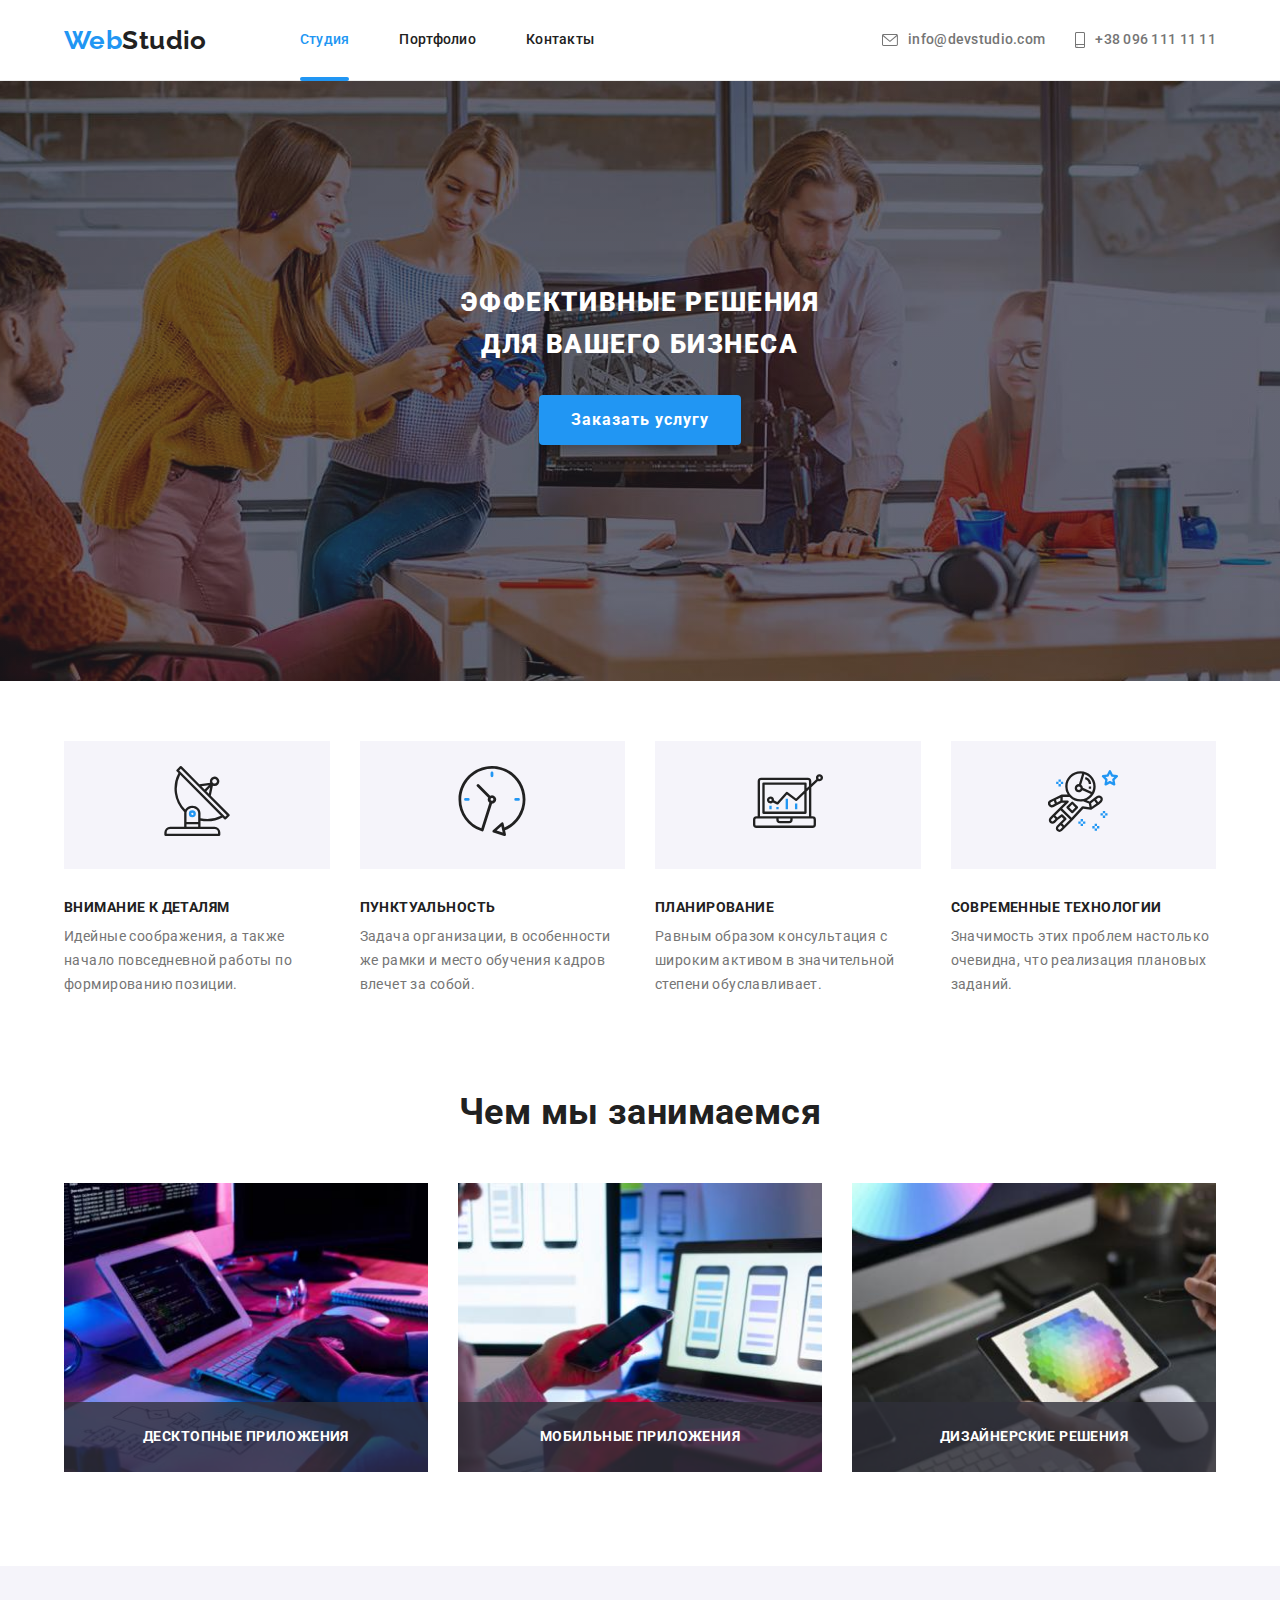
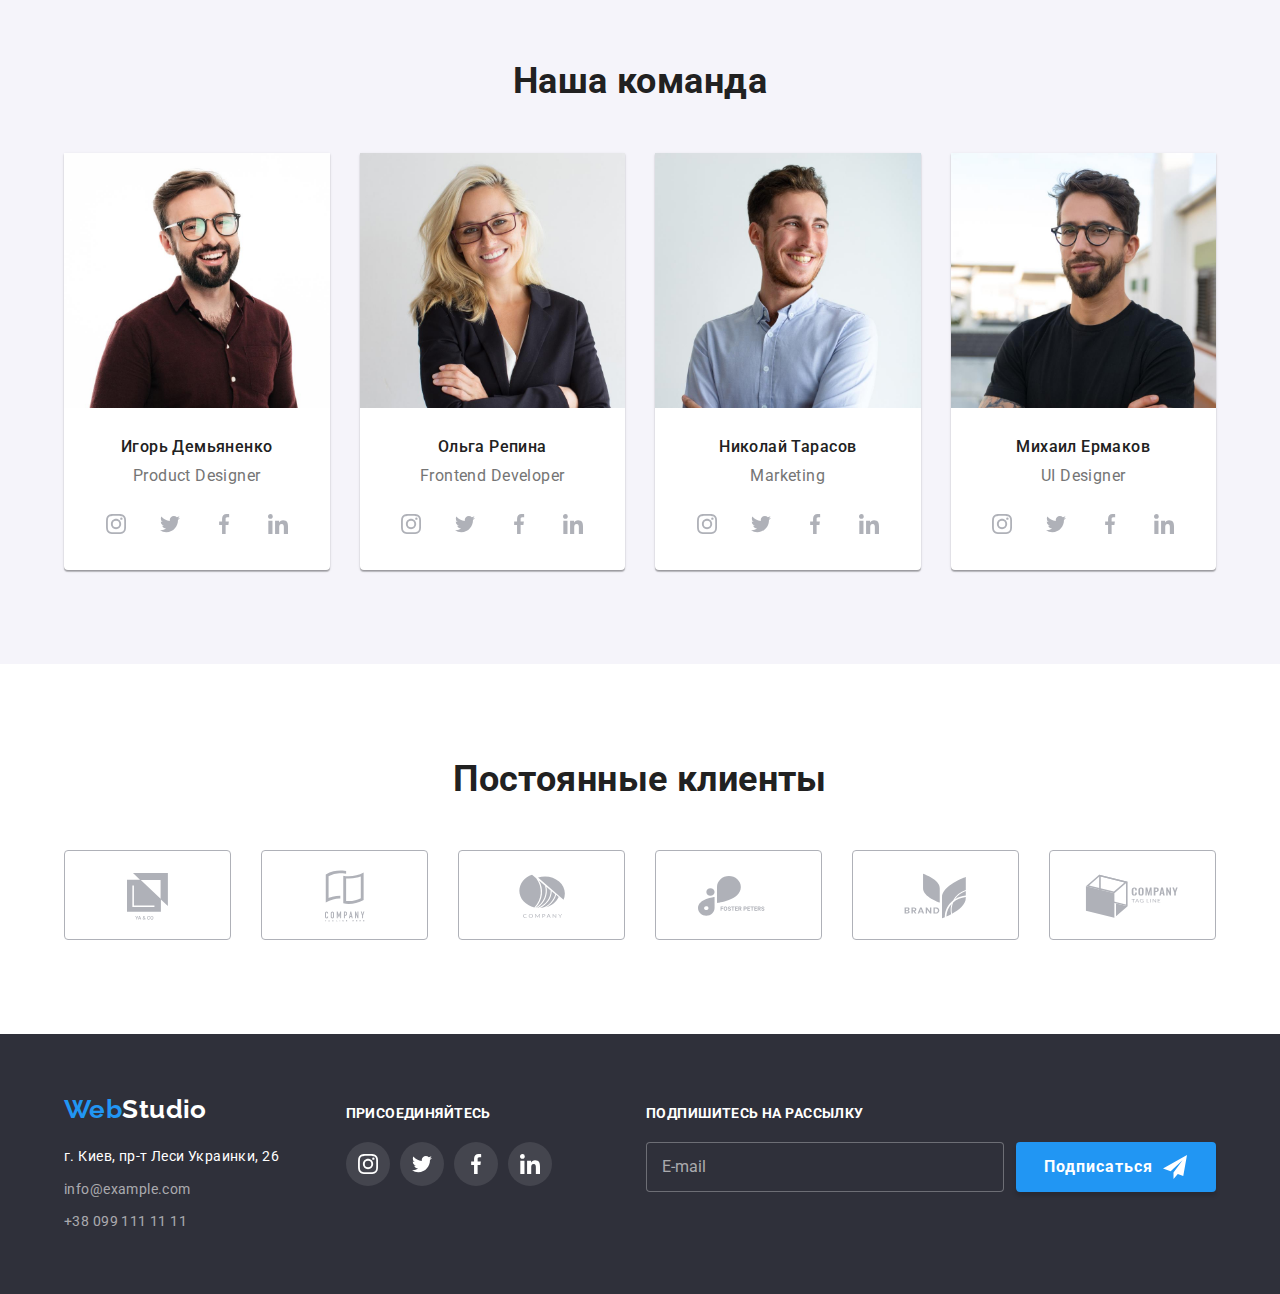
==== commit 5c5d8f8c: "errors correction" ====
--- a/index.html
+++ b/index.html
@@ -4,7 +4,7 @@
     <meta charset="UTF-8">
     <meta name="viewport" content="width=device-width, initial-scale=1.0">
     <meta http-equiv="X-UA-Compatible" content="IE=Edge" />
-    <title>WebStudio2.1</title>
+    <title>WebStudio2.1666</title>
     <meta name="description" content="Версия макета Web Studio 2.1">
 
     <link rel="preconnect" href="https://fonts.googleapis.com">
@@ -13,66 +13,83 @@
 
     <link rel="stylesheet"  href=https://cdnjs.cloudflare.com/ajax/libs/modern-normalize/1.1.0/modern-normalize.min.css>
 
-    <link rel="stylesheet" href="./css/main.min.css">
+    <link rel="stylesheet" href="./css/main.css">
   </head>
   <body>
     <!-- ХЕДЕР --> 
     <header class="header">
       <div class="container main-nav">
-        <nav class="navbar">
-            <!-- Логототип -->
-          <a class="logo header__logo" href="./index.html">
-            <span class="logo__text">Web</span>Studio
-          </a>
+        <!-- Лого в хедере -->
+        <a href="./index.html" class="logo header__logo"><span class="logo__text">Web</span>Studio</a>
+
+        <!-- Мобильное меню гамбургер  -->
+        <button type="button" class="mobile-button" aria-expanded="false" aria-controls="menu-container" data-menu-button>
+          <svg width="40" height="40" aria-label="Переключатель мобильного меню" class="mobile-button__icon">
+            <use class="icon-cross" href="./images/icons1.svg#icon-cross"></use>
+            <use class="icon-menu" href="./images/icons1.svg#icon-mobile-menu"></use>
+          </svg>
+        </button>
+
+        <div class="menu-container" id="menu-container" data-menu>
           <!-- Меню в хедере -->
-          <ul class="menu">
-            <li class="menu__item"><a class="menu__link menu__link--current" href="./index.html">Студия</a></li>
-            <li class="menu__item"><a class="menu__link" href="./portfolio.html">Портфолио</a></li>
-            <li class="menu__item"><a class="menu__link" href="#">Контакты</a></li>
+          <nav>
+            <ul class="menu">
+              <li class="menu__item">
+                <a href="./index.html" class="menu__link menu__link--current">Студия</a>
+              </li>
+              <li class="menu__item">
+                <a href="./portfolio.html" class="menu__link">Портфолио</a>
+              </li>
+              <li class="menu__item">
+                <a href="#" class="menu__link">Контакты</a>
+              </li>
+            </ul>
+          </nav>
+
+          <!-- Контакты в хедере -->
+          <ul class="contacts">
+            <li class="contacts__item">
+              <a href="mailto:info@devstudio.com" class="contacts__link">
+                <div class="contacts__icon">
+                  <svg class="contacts__mail" width="16" height="12">
+                    <use href="./images/icons.svg#icon-envelope1"></use>
+                  </svg>
+
+                  info@devstudio.com
+                </div></a
+              >
+            </li>
+            <li class="contacts__item">
+              <a href="tel:+380961111111" class="contacts__link">
+                <div class="contacts__icon">
+                  <svg class="contacts__phone" width="10" height="16">
+                    <use href="./images/icons.svg#icon-smartphone"></use>
+                  </svg>
+
+                  +38 096 111 11 11
+                </div>
+              </a>
+            </li>
           </ul>
-        </nav>
-        <!-- Контакты в хедере -->      
-        <ul class="contacts"> 
-          <li class="contacts__item">
-            <a class="contacts__link" href="mailto:info@devstudio.com">
-              <div class="contacts__icon">
-                <svg class="contacts__mail" width="16" height="12">
-                  <use href="./images/icons.svg#icon-envelope1"></use>
-                </svg>
-                info@devstudio.com
-              </div>
-            </a>
-          </li>
-          <li class="contacts__item">
-            <a class="contacts__link" href="tel:380961111111">
-              <div class="contacts__icon">
-                <svg class="contacts__phone" width="10" height="16">
-                  <use href="./images/icons.svg#icon-smartphone"></use>
-                </svg>
-                +38 096 111 11 11
-              </div>
-            </a>
-          </li>
-        </ul>
+        </div>
       </div>
     </header>
-
-    <!-- ОСНОВНАЯ СЕКЦИЯ -->
+  <!-- ОСНОВНАЯ СЕКЦИЯ -->
     <main>
-      <!--  Hero секция -->
+      <!-- Секция Героя -->
       <section class="hero">
         <div class="hero__content">
-          <h1 class="hero__title">Эффективные решения<br>для вашего бизнеса</h1>
-          <button class="btn  hero__btn" type="button" data-modal-open>Заказать услугу</button>
+          <h1 class="hero__title">Эффективные решения<br />для вашего бизнеса</h1>
+          <button data-modal-open class="btn hero__btn">Заказать услугу</button>
         </div>
       </section>
 
-      <!--  Особенности (features) -->
+       <!--  Особенности (features) -->
       <section class="features">
         <div class="container">
-          <!-- скрытый заголовок -->
-          <h2 class="title visually-hidden"> Особенности</h2>
-          <ul class=" features__list">
+         <!-- скрытый заголовок -->  
+          <h2 class="section__title visually-hidden">Наши преимущества</h2>
+          <ul class="features__list">
             <li class="features__item">
               <div class="features__img">
                 <svg class="features__icon" width="70" height="70">
@@ -112,27 +129,59 @@
           </ul>
         </div>
       </section>
-
-         <!--  Чем мы занимаемся -->
+      <!-- Секция "Чем мы занимаемся" -->
       <section class="section photos">
         <div class="container">
-          <h2 class="title">Чем мы занимаемся</h2>
+          <h2 class="section__title">Чем мы занимаемся</h2>
           <ul class="photos__list">
             <li class="photos__item">
               <div class="photos__thumb">
-                <img src="./images/keyboard1.jpg" width="370" alt="клавиатура, монитор, лист бумаги">
+                <picture>
+                  <source
+                    srcset="./images/desktop/keyboard1.jpg 1x, ./images/desktop/keyboard1-2x.jpg 2x"
+                    type="image/jpeg"
+                    media="(min-width: 1200px)"
+                  />
+                  <img 
+                    src="./images/desktop/keyboard1.jpg"
+                    width="370"
+                    alt="клавиатура, монитор, лист бумаги"
+                  />   
+                </picture> 
                 <p class="photos__text">Десктопные приложения</p> 
               </div>
             </li>
             <li class="photos__item">
               <div class="photos__thumb">
-                <img src="./images/notebook2.jpg" width="370" alt="ноутбук с  вариантами дизайна">
+                <picture>
+                  <source
+                    srcset="./images/desktop/notebook2.jpg 1x, ./images/desktop/notebook2-2x.jpg 2x"
+                    type="image/jpeg"
+                    media="(min-width: 1200px)"
+                  />
+                  <img 
+                    src="./images/desktop/notebook2.jpg" 
+                    width="370" 
+                    alt="ноутбук с  вариантами дизайна"
+                  />
+                </picture>   
                 <p class="photos__text">Мобильные приложения</p>
               </div>
             </li>
             <li class="photos__item">
               <div class="photos__thumb">
-                <img src="./images/tablet3.jpg" width="370" alt="планшетc палитрой цветов">
+                <picture>
+                  <source
+                    srcset="./images/desktop/tablet3.jpg 1x, ./images/desktop/tablet3-2x.jpg 2x"
+                    type="image/jpeg"
+                    media="(min-width: 1200px)"
+                  />
+                  <img 
+                    src="./images/desktop/tablet3.jpg"
+                    width="370"
+                    alt="планшетc палитрой цветов"
+                  />   
+                </picture>    
                 <p class="photos__text">Дизайнерские решения</p>
               </div>
             </li>
@@ -140,46 +189,63 @@
         </div>
       </section>
 
-       <!-- Наша команда -->
+      <!-- Секция "Наша команда" -->
       <section class="section team">
         <div class="container">
-          <h2 class="title">Наша команда</h2>
+          <h2 class="section__title">Наша команда</h2>
           <ul class="team__list">
             <li class="team__item">
-              <img
-              src="./images/igor_demyanenko.jpg"
-                alt="фото Игоря"
-                title="Игорь Демьяненко"
-                width="270"
-                height="260"
-              />
+              <picture>
+                <source
+                  srcset="./images/desktop/igor_demyanenko.jpg 1x, ./images/desktop/igor-demyanenko2x.jpg 2x"
+                  type="image/jpeg"
+                  media="(min-width: 1200px)"
+                />
+                <source
+                <source srcset="./images/tablet/igor_demyanenko_tab.jpg 1x, ./images/tablet/igor_demyanenko_tab2x.jpg 2x" media="(min-width: 768px)" 
+    
+                />
+                <source
+                  srcset="./images/mobile/igor_demyanenko_mob.jpg 1x, ./images/mobile/igor_demyanenko_mob2x.jpg 2x"
+                  type="image/jpeg"
+                  media="(max-width: 767px)"
+                />
+
+                <img 
+                  src="./images/igor_demyanenko.jpg"
+                  alt="фото Игоря"
+                  title="Игорь Демьяненко"
+                  width="450"
+                 />
+              </picture>
+
               <div class="team__content">
                 <h3 class="team__name">Игорь Демьяненко</h3>
                 <p class="team__text">Product Designer</p>
                 <ul class="social">
                   <li class="social__item">
-                    <a href="https://www.instagram.com/" class="media-link social__link" aria-label="Instagram">
+                    <a href="#" class="media-link social__link" aria-label="Instagramm">
                       <svg class="media-icon social__icon" width="20" height="20">
                         <use href="./images/icons.svg#icon-instagram1"></use>
                       </svg>
                     </a>
                   </li>
                   <li class="social__item">
-                    <a href="https://twitter.com/" class="media-link social__link" aria-label="Twitter">
+                    <a href="#" class="media-link social__link" aria-label="Twitter">
                       <svg class="media-icon social__icon" width="20" height="20">
                         <use href="./images/icons.svg#icon-twitter1"></use>
                       </svg>
                     </a>
                   </li>
                   <li class="social__item">
-                    <a href="https://facebook.com/" class="media-link social__link" aria-label="Facebook">
+                    <a href="#" class="media-link social__link" aria-label="Facebook">
                       <svg class="media-icon social__icon" width="20" height="20">
                         <use href="./images/icons.svg#icon-facebook1"></use>
                       </svg>
                     </a>
                   </li>
                   <li class="social__item">
-                    <a href="https://linkedin.com/" class="media-link social__link" aria-label="LinkedIn">
+                    <a href="#" class="media-link social__link" aria-label="LinkedIn">
                       <svg class="media-icon social__icon" width="20" height="20">
                         <use href="./images/icons.svg#icon-linkedin1"></use>
                       </svg>
@@ -189,40 +255,57 @@
               </div>
             </li>
             <li class="team__item">
-              <img
-              src="./images/olga_repina.jpg"
-                alt="фото Ольги"
-                title="Ольга Репина"
-                width="270"
-                height="260"
-              />
+              <picture>
+                <source
+                  srcset="./images/desktop/olga_repina.jpg 1x, ./images/desktop/olga_repina2x.jpg 2x"
+                  type="image/jpeg"
+                  media="(min-width: 1200px)"
+                />
+                <source
+                  srcset="./images/tablet/olga_repina_tab.jpg 1x, ./images/tablet/olga_repina2x.jpg 2x"
+                  type="image/jpeg"
+                  media="(min-width: 768px)"
+                />
+                <source
+                  srcset="./images/mobile/olga_repina_mob.jpg 1x, ./images/mobile/olga_repina_mob2x.jpg 2x"
+                  type="image/jpeg"
+                  media="(max-width: 767px)"
+                />
+
+                <img
+                  src="./images/mobile/olga_repina_mob.jpg"
+                  alt="фото Ольги"
+                  title="Ольга Репина"
+                  width="450"
+                />
+              </picture> 
               <div class="team__content">
                 <h3 class="team__name">Ольга Репина</h3>
                 <p class="team__text">Frontend Developer</p>
                 <ul class="social">
                   <li class="social__item">
-                    <a href="https://www.instagram.com/" class="media-link social__link" aria-label="Instagram">
+                    <a href="#" class="media-link social__link" aria-label="Instagramm">
                       <svg class="media-icon social__icon" width="20" height="20">
                         <use href="./images/icons.svg#icon-instagram1"></use>
                       </svg>
                     </a>
                   </li>
                   <li class="social__item">
-                    <a href="https://twitter.com/" class="media-link social__link" aria-label="Twitter">
-                      <svg class="social-icon" width="20" height="20">
+                    <a href="#" class="media-link social__link" aria-label="Twiter">
+                      <svg class="media-icon social__icon" width="20" height="20">
                         <use href="./images/icons.svg#icon-twitter1"></use>
                       </svg>
                     </a>
                   </li>
                   <li class="social__item">
-                    <a href="https://facebook.com/" class="media-link social__link" aria-label="Facebook">
+                    <a href="#" class="media-link social__link" aria-label="Facebook">
                       <svg class="media-icon social__icon" width="20" height="20">
                         <use href="./images/icons.svg#icon-facebook1"></use>
                       </svg>
                     </a>
                   </li>
-                  <li class="social__item">
-                    <a href="https://linkedin.com/" class="media-link social__link" aria-label="LinkedIn">
+                  <li class="social_item">
+                    <a href="#" class="media-link social__link" aria-label="LinkedIn">
                       <svg class="media-icon social__icon" width="20" height="20">
                         <use href="./images/icons.svg#icon-linkedin1"></use>
                       </svg>
@@ -232,40 +315,58 @@
               </div>
             </li>
             <li class="team__item">
-              <img
-              src="./images/nikolay_tarasov.jpg"
-                alt="фото Николая"
-                title="Николай Тарасов"
-                width="270"
-                height="260"
-              />
+              <picture>
+                <source
+                  srcset="./images/desktop/nikoly_tarasov.jpg 1x, ./images/desktop/nikoly_tarasov2x.jpg 2x"
+                  type="image/jpeg"
+                  media="(min-width: 1200px)"
+                />
+                <source
+                <source srcset="./images/tablet/nikoly_tarasov_tab.jpg 1x, ./images/tablet/nikoly_tarasov_tab2x.jpg 2x" media="(min-width: 768px)" 
+                  type="image/jpeg"
+                  media="(min-width: 768px)"
+                />
+                <source
+                  srcset="./images/mobile/nikoly_tarasov_mob.jpg 1x, ./images/mobile/nikoly_tarasov_mob2x.jpg 2x"
+                  type="image/jpeg"
+                  media="(min-width: 320px)"
+                />
+
+                <img
+                  src="./images/mobile/nikoly_tarasov_mob.jpg"
+                  loading="lazy"
+                  alt="фото Николая"
+                  title="Николай Тарасов"
+                  width="450"
+                />
+              </picture>  
               <div class="team__content">
                 <h3 class="team__name">Николай Тарасов</h3>
                 <p class="team__text">Marketing</p>
                 <ul class="social">
                   <li class="social__item">
-                    <a href="https://www.instagram.com/" class="media-link social__link" aria-label="Instagram">
+                    <a href="#" class="media-link social__link" aria-label="Instagramm">
                       <svg class="media-icon social__icon" width="20" height="20">
                         <use href="./images/icons.svg#icon-instagram1"></use>
                       </svg>
                     </a>
                   </li>
                   <li class="social__item">
-                    <a href="https://twitter.com/" class="media-link social__link" aria-label="Twitter">
+                    <a href="#" class="media-link social__link" aria-label="Twiter">
                       <svg class="media-icon social__icon" width="20" height="20">
                         <use href="./images/icons.svg#icon-twitter1"></use>
                       </svg>
                     </a>
                   </li>
                   <li class="social__item">
-                    <a href="https://facebook.com/" class="media-link social__link" aria-label="Facebook">
+                    <a href="#" class="media-link social__link" aria-label="Facebook">
                       <svg class="media-icon social__icon" width="20" height="20">
                         <use href="./images/icons.svg#icon-facebook1"></use>
                       </svg>
                     </a>
                   </li>
                   <li class="social__item">
-                    <a href="https://linkedin.com/" class="media-link social__link" aria-label="LinkedIn">
+                    <a href="#" class="media-link social__link" aria-label="LinkedIn">
                       <svg class="media-icon social__icon" width="20" height="20">
                         <use href="./images/icons.svg#icon-linkedin1"></use>
                       </svg>
@@ -275,40 +376,57 @@
               </div>
             </li>
             <li class="team__item">
-              <img
-              src="./images/mikhail_ermakov.jpg" 
-                alt="фото Михаила"
-                title="Михаил Ермаков"
-                width="270"
-                height="260"
-              />
+              <picture>
+                <source
+                  srcset="./images/desktop/mikhail_ermakov.jpg 1x, ./images/desktop/mikhail_ermakov2x.jpg 2x"
+                  type="image/jpeg"
+                  media="(min-width: 1200px)"
+                />
+                <source
+                  srcset="./images/tablet/mikhail_ermakov_tab.jpg 1x, ./images/tablet/mikhail_ermakov_tab2x.jpg 2x"
+                  type="image/jpeg"
+                  media="(min-width: 768px)"
+                />
+                <source
+                  srcset="./images/mobile/mikhail_ermakov_mob.jpg 1x, ./images/mobile/mikhail_ermakov_mob2x.jpg 2x"
+                  type="image/jpeg"
+                  media="(max-width: 767px)"
+                />
+
+                <img
+                  src="./images/mobile/mikhail_ermakov_mob.jpg"
+                  alt="фото Михаила"
+                  title="Михаил Ермаков"
+                  width="450"
+                />
+              </picture> 
               <div class="team__content">
                 <h3 class="team__name">Михаил Ермаков</h3>
                 <p class="team__text">UI Designer</p>
                 <ul class="social">
                   <li class="social__item">
-                    <a href="https://www.instagram.com/" class="media-link social__link" aria-label="Instagram">
+                    <a href="#" class="media-link social__link" aria-label="Instagramm">
                       <svg class="media-icon social__icon" width="20" height="20">
                         <use href="./images/icons.svg#icon-instagram1"></use>
                       </svg>
                     </a>
                   </li>
                   <li class="social__item">
-                    <a href="https://twitter.com/" class="media-link social__link" aria-label="Twitter">
+                    <a href="#" class="media-link social__link" aria-label="Twiter">
                       <svg class="media-icon social__icon" width="20" height="20">
                         <use href="./images/icons.svg#icon-twitter1"></use>
                       </svg>
                     </a>
                   </li>
                   <li class="social__item">
-                    <a href="https://facebook.com/" class="media-link social__link" aria-label="Facebook">
+                    <a href="#" class="media-link social__link" aria-label="Facebook">
                       <svg class="media-icon social__icon" width="20" height="20">
                         <use href="./images/icons.svg#icon-facebook1"></use>
                       </svg>
                     </a>
                   </li>
                   <li class="social__item">
-                    <a href="https://linkedin.com/" class="media-link social__link" aria-label="LinkedIn">
+                    <a href="#" class="media-link social__link" aria-label="LinkedIn">
                       <svg class="media-icon social__icon" width="20" height="20">
                         <use href="./images/icons.svg#icon-linkedin1"></use>
                       </svg>
@@ -320,108 +438,109 @@
           </ul>
         </div>
       </section>
-     <!-- Секция Постоянные клиенты -->
-     <section class="section clients">
-      <div class="container">
-        <h2 class="title">Постоянные клиенты</h2>
-        <ul class="clients__list">
-          <li class="clients__item">
-            <a href="#" class="clients__link" aria-label="Company site-1">
-              <svg class="clients__icon" width="41" height="47">
-                <use href="./images/icons.svg#icon-group1"></use>
-              </svg>
-            </a>
-          </li>
-          <li class="clients__item">
-            <a href="#" class="clients__link" aria-label="Company site-2">
-              <svg class="clients__icon" width="40" height="52">
-                <use href="./images/icons.svg#icon-group2"></use>
-              </svg>
-            </a>
-          </li>
-          <li class="clients__item">
-            <a href="#" class="clients__link" aria-label="Company site-3">
-              <svg class="clients__icon" width="48" height="44">
-                <use href="./images/icons.svg#icon-group3"></use>
-              </svg>
-            </a>
-          </li>
-          <li class="clients__item">
-            <a href="#" class="clients__link" aria-label="Company site-4">
-              <svg class="clients__icon" width="80" height="42">
-                <use href="./images/icons.svg#icon-group4"></use>
-              </svg>
-            </a>
-          </li>
-          <li class="clients__item">
-            <a href="#" class="clients__link" aria-label="Company site-5">
-              <svg class="clients__icon" width="63" height="46">
-                <use href="./images/icons.svg#icon-group5"></use>
-              </svg>
-            </a>
-          </li>
-          <li class="clients__item">
-            <a href="#" class="clients__link" aria-label="Company site-6">
-              <svg class="clients__icon" width="94" height="44">
-                <use href="./images/icons.svg#icon-group6"></use>
-              </svg>
-            </a>
-          </li>
-        </ul>
-      </div>
-    </section>
+
+      <!-- Секция Постоянные клиенты -->
+      <section class="section clients">
+        <div class="container">
+          <h2 class="section__title">Постоянные клиенты</h2>
+          <ul class="clients__list">
+            <li class="clients__item">
+              <a href="#" class="clients__link" aria-label="Company1 site">
+                <svg class="clients__icon" width="41" height="47">
+                  <use href="./images/icons.svg#icon-group1"></use>
+              </a>
+            </li>
+            <li class="clients__item">
+              <a href="#" class="clients__link" aria-label="Company2 site">
+                <svg class="clients__icon" width="40" height="52">
+                  <use href="./images/icons.svg#icon-group2"></use>
+                </svg>
+              </a>
+            </li>
+            <li class="clients__item">
+              <a href="#" class="clients__link" aria-label="Company3 site">
+                <svg class="clients__icon" width="48" height="44">
+                  <use href="./images/icons.svg#icon-group3"></use>
+                </svg>
+              </a>
+            </li>
+            <li class="clients__item">
+              <a href="#" class="clients__link" aria-label="Company4 site">
+                <svg class="clients__icon" width="80" height="42">
+                  <use href="./images/icons.svg#icon-group4"></use>
+                </svg>
+              </a>
+            </li>
+            <li class="clients__item">
+              <a href="#" class="clients__link" aria-label="Company5 site">
+                <svg class="clients__icon" width="63" height="46">
+                  <use href="./images/icons.svg#icon-group5"></use>
+                </svg>
+              </a>
+            </li>
+            <li class="clients__item">
+              <a href="#" class="clients__link" aria-label="Company6 site">
+                <svg class="clients__icon" width="94" height="44">
+                  <use href="./images/icons.svg#icon-group6"></use>
+                </svg>
+              </a>
+            </li>
+          </ul>
+        </div>
+      </section>
     </main>
+
 
     <!--FOOTER сайта -->
     <footer class="footer">
       <div class="container">
         <div class="footer-blocks">
-           <!-- Адрес в футере -->
+          <!-- Адрес в футере -->
           <div class="address-block">
             <!-- Логотип в футере -->
-            <a class="logo footer__logo" href="./index.html">
-            <span class="logo__text">Web</span>Studio</a>
-          
+            <a href="./index.html" class="logo footer__logo"><span class="logo__text">Web</span>Studio</a>
+
             <!-- Контакты в футере -->
             <address class="adress">
-              <p class="adress__map">г.Киев, пр-т Леси Украинки, 26</p>
-              <ul class="list">
-                <li class="list__row">
-                  <a class="adress__link" href="mailto:info@example.com">info@example.com</a>
+              <p class="adress__map">г. Киев, пр-т Леси Украинки, 26</p>
+              <ul class="adress__list">
+                <li class="adress__item">
+                  <a href="mailto:info@example.com" class="adress__link">info@example.com</a>
                 </li>
-                <li class="list__row">
-                  <a class="adress__link" href="tel:+380961111111">+38 096 111 11 11</a>
+                <li class="adress__item">
+                  <a href="tel:+380991111111" class="adress__link">+38 099 111 11 11</a>
                 </li>
               </ul>
             </address>
           </div>
-            <!-- Соц сети ссылки в футере -->
+
+           <!-- Соц сети ссылки в футере -->
           <div class="networks">
             <b class="networks__title">Присоединяйтесь</b>
-            <ul class="networks__list list">
+            <ul class="networks__list">
               <li class="networks__item">
-                <a href="https://www.instagram.com/" class="media-link networks__link" aria-label="Instagram">
+                <a href="#" class="media-link networks__link" aria-label="Instagram">
                   <svg class="media-icon networks__icon" width="20" height="20">
                     <use href="./images/icons.svg#icon-instagram1"></use>
                   </svg>
                 </a>
               </li>
               <li class="networks__item">
-                <a href="https://twitter.com/" class="media-link networks__link" aria-label="Twitter">
+                <a href="#" class="media-link networks__link" aria-label="Twiter">
                   <svg class="media-icon networks__icon" width="20" height="20">
                     <use href="./images/icons.svg#icon-twitter1"></use>
                   </svg>
                 </a>
               </li>
               <li class="networks__item">
-                <a href="https://facebook.com/" class="media-link networks__link" aria-label="Facebook">
+                <a href="#" class="media-link networks__link" aria-label="Facebook">
                   <svg class="media-icon networks__icon" width="20" height="20">
                     <use href="./images/icons.svg#icon-facebook1"></use>
                   </svg>
                 </a>
               </li>
-              <li class="network__item">
-                <a href="https://linkedin.com/" class="media-link networks__link" aria-label="LinkedIn">
+              <li class="networks__item">
+                <a href="https://github.com/mityaua/goit-markup-hw-08" class="media-link networks__link" target="_blank" rel="noopener noreferrer" aria-label="LinkedIn">
                   <svg class="media-icon networks__icon" width="20" height="20">
                     <use href="./images/icons.svg#icon-linkedin1"></use>
                   </svg>
@@ -429,52 +548,48 @@
               </li>
             </ul>
           </div>
+
           <!-- Подписка на рассылку  -->
           <div class="subscribe">
-            <b class="subscribe__text">Подпишитесь на рассылку</b>
-            <form class="subscribe-form">
-              <div class="subscribe-form__field">
-                <input class="subscribe-form__input" type="email" name="mail" placeholder="E-mail" autocomplete="off" />
-              </div>
-              <button class="subscribe-form__btn btn" type="submit">
-                Подписаться
-                <svg class="subscribe-form__icon" width="24" height="24">
+            <b class="networks__title">Подпишитесь на рассылку</b>
+            <form class="subscribe__field">
+              <input
+                type="email"
+                name="subscribe-email"
+                id="subscribe-email"
+                placeholder="E-mail"
+                required
+                class="subscribe__input"
+                aria-label="Введите почту для будущей рассылки"
+              />
+              <button type="submit" class="btn subscribe__btn" aria-label="Оформляет подписку на рассылку">
+                <span>Подписаться</span>
+                <svg class="subscribe__icon" width="24" height="24">
                   <use href="./images/icons.svg#icon-send"></use>
                 </svg>
               </button>
             </form>
           </div>
         </div>
-      </div>   
+      </div>
     </footer>
-    
+
     <!-- Модальное окно с бекдропом -->
     <div class="backdrop is-hidden" data-modal>
       <div class="modal">
         <form class="callback-form">
-          <button
-            data-modal-close
-            class="modal__close-btn"
-            type="button"
-            aria-label="Закрывает модальное окно"
-          >
+          <button data-modal-close class="modal__close-btn" type="button" aria-label="Закрытие  мод окна">
             <svg class="modal__close-icon" width="18" height="18">
               <use href="./images/icons.svg#icon-close"></use>
             </svg>
           </button>
 
-          <b class="callback__title"> Оставьте свои данные, мы вам перезвоним</b>
+          <b class="callback__title"> Оставьте свои данные, мы вам перезвоним </b>
 
           <label class="callback__group">
             <span class="callback__label">Имя</span>
             <span class="callback__area">
-              <input
-                class="callback__input"
-                type="text"
-                name="name"
-                pattern="^[A-Za-zА-Яа-яЁё\s]+$"
-                required
-              />
+              <input class="callback__input" type="text" name="name" pattern="^[A-Za-zА-Яа-яЁё\s]+$" required autofocus />
               <svg class="callback__icon" width="18" height="18">
                 <use href="./images/icons.svg#icon-icon-name"></use>
               </svg>
@@ -484,13 +599,7 @@
           <label class="callback__group">
             <span class="callback__label">Телефон</span>
             <span class="callback__area">
-              <input
-                class="callback__input"
-                type="tel"
-                name="tel"
-                pattern="[0-9]{10,12}"
-                required
-              />
+              <input class="callback__input" type="tel" name="tel" pattern="[0-9]{10,12}" required />
               <svg class="callback__icon" width="18" height="18">
                 <use href="./images/icons.svg#icon-icon-phone"></use>
               </svg>
@@ -500,12 +609,7 @@
           <label class="callback__group">
             <span class="callback__label">Почта</span>
             <span class="callback__area">
-              <input
-                class="callback__input"
-                type="email"
-                name="email"
-                required
-              />
+              <input class="callback__input" type="email" name="email" required />
               <svg class="callback__icon" width="18" height="18">
                 <use href="./images/icons.svg#icon-icon-mail"></use>
               </svg>
@@ -514,40 +618,22 @@
 
           <label class="callback__commit">
             <span class="callback__label">Комментарий</span>
-            <textarea
-              name="commit"
-              rows="5"
-              placeholder="Введите текст"
-              class="callback__textarea"
-            ></textarea>
+            <textarea name="commit" rows="5" placeholder="Введите текст" class="callback__textarea"></textarea>
           </label>
 
           <label class="policy-block">
-            <input
-              class="checkbox visually-hidden"
-              type="checkbox"
-              name="policy"
-              value="agree"
-              required
-            />
-              </svg>
+            <input class="checkbox visually-hidden" type="checkbox" name="policy" value="agree" required checked/>
             <span class="policy__icon"></span>
-            <span>Соглашаюсь с рассылкой и принимаю
-              <a href="#" class="policy__link">Условия договора</a>
-            </span>
+            <span class="policy__text">Соглашаюсь с рассылкой и принимаю <a href="#" class="policy__link">Условия договора</a></span>
           </label>
 
           <div class="btn-block">
-            <button
-              type="submit"
-              class="btn callback__btn"
-              aria-label="Отправка формы на сервер">
-              Отправить
-            </button>
+            <button type="submit" class="btn callback__btn" aria-label="Отправялет форму">Отправить</button>
           </div>
         </form>
       </div>
     </div>
+    <script src="./js/mobile-menu.js"></script>
     <script src="./js/modal.js"></script>
-  </body>
-</html> + </body>
+</html>
--- a/css/main.css
+++ b/css/main.css
@@ -0,0 +1,2294 @@
+@charset "UTF-8";
+.features__list, .photos__list, .team__list, .social, .clients__list, .filters, .portfolio__list, .menu, .contacts, .adress__list, .networks__list {
+  padding: 0;
+  margin: 0;
+  list-style: none;
+}
+
+body {
+  background-color: #ffffff;
+  color: #757575;
+  font-family: Roboto, sans-serif;
+  letter-spacing: 0.03em;
+  font-size: 14px;
+  line-height: 1.71;
+}
+
+body.modal-open {
+  overflow: hidden;
+}
+
+@media screen and (max-width: 767px) {
+  body {
+    padding-top: 60px;
+  }
+}
+
+img {
+  display: block;
+  max-width: 100%;
+  height: auto;
+}
+
+.visually-hidden {
+  position: absolute;
+  width: 1px;
+  height: 1px;
+  margin: -1px;
+  border: 0;
+  padding: 0;
+  clip: rect(0 0 0 0);
+  overflow: hidden;
+}
+
+.header {
+  border-bottom: 1px solid #ececec;
+}
+
+@media screen and (max-width: 767px) {
+  .header {
+    position: fixed;
+    top: 0;
+    width: 100%;
+    background-color: #ffffff;
+    z-index: 1;
+  }
+}
+
+@media screen and (max-width: 767px) {
+  .main-nav {
+    display: flex;
+    justify-content: space-between;
+    align-items: center;
+    height: 60px;
+  }
+}
+
+@media screen and (min-width: 768px) {
+  .main-nav {
+    display: flex;
+    justify-content: space-between;
+    align-items: center;
+  }
+}
+
+.hero {
+  max-width: 1600px;
+  min-height: 400px;
+  margin-left: auto;
+  margin-right: auto;
+  background-color: #2f303a;
+  background-image: linear-gradient(to right, rgba(47, 48, 58, 0.4), rgba(47, 48, 58, 0.4)), url(../images/hero/hero_mob.jpg);
+  background-repeat: no-repeat;
+  background-size: cover;
+  background-position: center;
+}
+
+@media screen and (min-device-pixel-ratio: 2), screen and (min-resolution: 192dpi), screen and (min-resolution: 2dppx) {
+  .hero {
+    background-image: linear-gradient(to right, rgba(47, 48, 58, 0.4), rgba(47, 48, 58, 0.4)), url(../images/hero/hero_mob2x.jpg);
+  }
+}
+
+@media screen and (min-width: 768px) and (max-width: 1199px) {
+  .hero {
+    background-image: linear-gradient(to right, rgba(47, 48, 58, 0.4), rgba(47, 48, 58, 0.4)), url(../images/hero/hero_tab.jpg);
+  }
+}
+
+@media screen and (min-width: 768px) and (max-width: 1199px) and (min-device-pixel-ratio: 2), screen and (min-width: 768px) and (max-width: 1199px) and (min-resolution: 192dpi), screen and (min-width: 768px) and (max-width: 1199px) and (min-resolution: 2dppx) {
+  .hero {
+    background-image: linear-gradient(to right, rgba(47, 48, 58, 0.4), rgba(47, 48, 58, 0.4)), url(../images/hero/hero_tab2x.jpg);
+  }
+}
+
+@media screen and (min-width: 1200px) {
+  .hero {
+    min-height: 600px;
+    background-image: linear-gradient(to right, rgba(47, 48, 58, 0.4), rgba(47, 48, 58, 0.4)), url(../images/hero/hero.jpg);
+  }
+}
+
+@media screen and (min-width: 1200px) and (min-device-pixel-ratio: 2), screen and (min-width: 1200px) and (min-resolution: 192dpi), screen and (min-width: 1200px) and (min-resolution: 2dppx) {
+  .hero {
+    background-image: linear-gradient(to right, rgba(47, 48, 58, 0.4), rgba(47, 48, 58, 0.4)), url(../images/hero/hero2x.jpg);
+  }
+}
+
+.hero__content {
+  max-width: 360px;
+  padding: 118px 0;
+  margin-right: auto;
+  margin-left: auto;
+  text-align: center;
+}
+
+@media screen and (min-width: 1200px) {
+  .hero__content {
+    max-width: 696px;
+    padding: 200px 0;
+  }
+}
+
+.hero__title {
+  margin-top: 0;
+  margin-bottom: 30px;
+  color: #ffffff;
+  font-weight: 900;
+  font-size: 26px;
+  line-height: 1.62;
+  letter-spacing: 0.06em;
+  text-transform: uppercase;
+}
+
+@media screen and (max-width: 479px) {
+  .hero__title {
+    font-weight: 900;
+    font-size: 24px;
+    line-height: 1.36;
+  }
+}
+
+@media screen and (max-width: 479px) and (min-width: 1200px) {
+  .hero__title {
+    font-weight: 900;
+    font-size: 44px;
+    line-height: 1.36;
+  }
+}
+
+.hero__btn {
+  padding: 10px 32px;
+}
+
+.features {
+  padding-top: 60px;
+}
+
+@media screen and (max-width: 1199px) {
+  .features {
+    padding-bottom: 60px;
+  }
+}
+
+@media screen and (min-width: 768px) {
+  .features__list {
+    display: flex;
+    flex-wrap: wrap;
+  }
+}
+
+@media screen and (min-width: 1200px) {
+  .features__list {
+    display: flex;
+  }
+}
+
+@media screen and (max-width: 767px) {
+  .features__item:not(:last-child) {
+    margin-bottom: 30px;
+  }
+}
+
+@media screen and (min-width: 768px) and (max-width: 1199px) {
+  .features__item {
+    width: calc((100% - 1 * 30px) / 2);
+  }
+  .features__item:not(:nth-last-child(-n + 2)) {
+    margin-bottom: 30px;
+  }
+  .features__item:not(:nth-child(2n)) {
+    margin-right: 30px;
+  }
+}
+
+@media screen and (min-width: 1200px) {
+  .features__item {
+    width: calc((100% - 90px) / 4);
+  }
+  .features__item:not(:last-child) {
+    margin-right: 30px;
+  }
+}
+
+.features__img {
+  margin-bottom: 30px;
+  padding: 25px;
+  background-color: #f5f4fa;
+  text-align: center;
+}
+
+.features__icon {
+  width: 70px;
+  height: 70px;
+}
+
+.features__title {
+  margin-top: 0;
+  margin-bottom: 10px;
+  color: #212121;
+  font-weight: 700;
+  font-size: 14px;
+  line-height: 1.17;
+  text-align: center;
+  text-transform: uppercase;
+}
+
+@media screen and (min-width: 768px) {
+  .features__title {
+    text-align: left;
+  }
+}
+
+.features__text {
+  margin-top: 0;
+  margin-bottom: 0;
+}
+
+@media screen and (max-width: 1199px) {
+  .photos {
+    display: none;
+  }
+}
+
+.photos__list {
+  display: flex;
+}
+
+.photos__item {
+  width: calc((100% - 60px) / 3);
+  background-color: #757575;
+}
+
+.photos__item:not(:last-child) {
+  margin-right: 30px;
+}
+
+.photos__thumb {
+  position: relative;
+}
+
+.photos__text {
+  position: absolute;
+  bottom: 0;
+  left: 50%;
+  transform: translate(-50%, 0);
+  width: 100%;
+  height: 70px;
+  margin: 0;
+  padding-top: 27px;
+  padding-bottom: 27px;
+  background-color: rgba(47, 48, 58, 0.8);
+  color: #ffffff;
+  font-weight: 700;
+  font-size: 14px;
+  line-height: 1.14;
+  text-align: center;
+  text-transform: uppercase;
+}
+
+.team {
+  background-color: #f5f4fa;
+}
+
+@media screen and (min-width: 768px) and (max-width: 1199px) {
+  .team__list {
+    display: flex;
+    flex-wrap: wrap;
+  }
+}
+
+@media screen and (min-width: 1200px) {
+  .team__list {
+    display: flex;
+  }
+}
+
+.team__item {
+  border-bottom-right-radius: 4px;
+  border-bottom-left-radius: 4px;
+  background-color: #ffffff;
+  box-shadow: 0px 1px 3px rgba(0, 0, 0, 0.12), 0px 1px 1px rgba(0, 0, 0, 0.14), 0px 2px 1px rgba(0, 0, 0, 0.2);
+}
+
+@media screen and (max-width: 767px) {
+  .team__item:not(:last-child) {
+    margin-bottom: 30px;
+  }
+}
+
+@media screen and (min-width: 768px) and (max-width: 1199px) {
+  .team__item {
+    width: calc((100% - 1 * 30px) / 2);
+  }
+  .team__item:not(:nth-last-child(-n + 2)) {
+    margin-bottom: 30px;
+  }
+  .team__item:not(:nth-child(2n)) {
+    margin-right: 30px;
+  }
+}
+
+@media screen and (min-width: 1200px) {
+  .team__item:not(:last-child) {
+    margin-right: 30px;
+  }
+}
+
+.team__content {
+  padding-top: 30px;
+  padding-bottom: 24px;
+  text-align: center;
+}
+
+.team__name {
+  margin-top: 0;
+  margin-bottom: 10px;
+  color: #212121;
+  font-weight: 500;
+  font-size: 16px;
+  line-height: 1.18;
+}
+
+.team__text {
+  margin-top: 0;
+  margin-bottom: 16px;
+  font-size: 16px;
+  line-height: 1.18;
+}
+
+.social {
+  display: flex;
+  justify-content: center;
+}
+
+.social__item:not(:last-child) {
+  margin-right: 10px;
+}
+
+.social__link:hover .social__icon,
+.social__link:focus .social__icon {
+  fill: #ffffff;
+}
+
+.clients__list {
+  display: flex;
+}
+
+@media screen and (max-width: 1199px) {
+  .clients__list {
+    flex-wrap: wrap;
+  }
+}
+
+@media screen and (min-width: 1200px) {
+  .clients__list {
+    justify-content: center;
+    flex-wrap: nowrap;
+  }
+}
+
+.clients__item {
+  height: 90px;
+  border: 1px solid #afb1b8;
+  border-radius: 4px;
+  transition: border-color 250ms cubic-bezier(0.4, 0, 0.2, 1);
+}
+
+.clients__item:hover, .clients__item:focus {
+  border-color: #2196f3;
+  --color6:$accent-color;
+}
+
+@media screen and (max-width: 767px) {
+  .clients__item {
+    width: calc((100% - 1 * 30px) / 2);
+  }
+  .clients__item:not(:nth-last-child(-n + 2)) {
+    margin-bottom: 30px;
+  }
+  .clients__item:not(:nth-child(2n)) {
+    margin-right: 30px;
+  }
+}
+
+@media screen and (min-width: 768px) and (max-width: 1199px) {
+  .clients__item {
+    width: calc((100% - 2 * 30px) / 3);
+  }
+  .clients__item:not(:nth-last-child(-n + 3)) {
+    margin-bottom: 30px;
+  }
+  .clients__item:not(:nth-child(3n)) {
+    margin-right: 30px;
+  }
+}
+
+@media screen and (min-width: 1200px) {
+  .clients__item {
+    width: calc((100% - 5 * 30px) / 6);
+  }
+  .clients__item:not(:last-child) {
+    margin-right: 30px;
+  }
+}
+
+.clients__link {
+  display: flex;
+  justify-content: center;
+  align-items: center;
+  width: auto;
+  height: 90px;
+}
+
+.clients__icon {
+  fill: #afb1b8;
+  transition: fill 250ms cubic-bezier(0.4, 0, 0.2, 1);
+}
+
+.clients__link:hover .clients__icon,
+.clients__link:focus .clients__icon {
+  fill: #2196f3;
+}
+
+.footer {
+  padding: 60px 0px;
+  background-color: #2f303a;
+  color: #ffffff;
+}
+
+@media screen and (min-width: 768px) and (max-width: 1199px) {
+  .footer-blocks {
+    display: flex;
+    flex-wrap: wrap;
+    justify-content: space-around;
+  }
+}
+
+@media screen and (max-width: 1199px) {
+  .footer-blocks {
+    text-align: center;
+  }
+}
+
+@media screen and (min-width: 1200px) {
+  .footer-blocks {
+    display: flex;
+    justify-content: space-between;
+    align-items: baseline;
+  }
+}
+
+.filters {
+  display: flex;
+}
+
+@media screen and (max-width: 767px) {
+  .filters {
+    flex-wrap: wrap;
+    margin-bottom: 40px;
+  }
+}
+
+@media screen and (min-width: 768px) and (max-width: 1199px) {
+  .filters {
+    flex-wrap: nowrap;
+    justify-content: center;
+    margin-bottom: 30px;
+  }
+}
+
+@media screen and (min-width: 1200px) {
+  .filters {
+    justify-content: center;
+    margin-bottom: 50px;
+  }
+}
+
+@media screen and (max-width: 767px) {
+  .filters__item:not(:last-child) {
+    margin-right: 8px;
+  }
+  .filters__item:not(:nth-last-child(-n + 2)) {
+    margin-bottom: 15px;
+  }
+}
+
+@media screen and (min-width: 768px) and (max-width: 1199px) {
+  .filters__item:not(:last-child) {
+    margin-right: 8px;
+  }
+}
+
+@media screen and (min-width: 1200px) {
+  .filters__item:not(:last-child) {
+    margin-right: 8px;
+  }
+}
+
+.filters__btn {
+  display: inline-block;
+  min-width: 73px;
+  height: 38px;
+  padding: 6px 22px;
+  border-radius: 4px;
+  border: 0px solid transparent;
+  background-color: #f5f4fa;
+  color: #212121;
+  font-family: inherit;
+  font-weight: 500;
+  font-size: 16px;
+  line-height: 1.62;
+  text-align: center;
+  letter-spacing: 0.03em;
+  transition: all 250ms cubic-bezier(0.4, 0, 0.2, 1);
+}
+
+.filters__btn:hover, .filters__btn:focus {
+  background-color: #2196f3;
+  box-shadow: 0px 4px 4px rgba(0, 0, 0, 0.15);
+  color: #ffffff;
+  cursor: pointer;
+}
+
+@media screen and (min-width: 768px) and (max-width: 1199px) {
+  .portfolio__list {
+    display: flex;
+    flex-wrap: wrap;
+  }
+}
+
+@media screen and (min-width: 1200px) {
+  .portfolio__list {
+    display: flex;
+    flex-wrap: wrap;
+  }
+}
+
+.portfolio__item {
+  height: 100%;
+  transition: box-shadow 250ms cubic-bezier(0.4, 0, 0.2, 1);
+}
+
+@media screen and (max-width: 767px) {
+  .portfolio__item:not(:last-child) {
+    margin-bottom: 30px;
+  }
+}
+
+@media screen and (min-width: 768px) and (max-width: 1199px) {
+  .portfolio__item {
+    width: calc((100% - 1 * 30px) / 2);
+  }
+  .portfolio__item:nth-last-child(n + 2) {
+    margin-bottom: 30px;
+  }
+  .portfolio__item:not(:nth-child(2n)) {
+    margin-right: 30px;
+  }
+}
+
+@media screen and (min-width: 1200px) {
+  .portfolio__item {
+    width: calc((100% - 2 * 30px) / 3);
+  }
+  .portfolio__item:nth-last-child(n + 4) {
+    margin-bottom: 30px;
+  }
+  .portfolio__item:not(:nth-child(3n)) {
+    margin-right: 30px;
+  }
+}
+
+.portfolio__item:hover, .portfolio__item:focus {
+  box-shadow: 0px 1px 1px rgba(0, 0, 0, 0.12), 0px 4px 4px rgba(0, 0, 0, 0.06), 1px 4px 6px rgba(0, 0, 0, 0.16);
+}
+
+.portfolio__link {
+  text-decoration: none;
+}
+
+.portfolio__thumb {
+  position: relative;
+  overflow: hidden;
+}
+
+.portfolio__tooltip {
+  position: absolute;
+  bottom: 0;
+  left: 0;
+  transform: translate(0, 100%);
+  display: flex;
+  justify-content: center;
+  align-items: center;
+  width: 100%;
+  height: 100%;
+  margin: 0;
+  padding: 24px 24px 0;
+  background-color: rgba(33, 150, 243, 0.9);
+  color: #ffffff;
+  font-size: 18px;
+  line-height: 1.56;
+  transition: all 250ms cubic-bezier(0.4, 0, 0.2, 1);
+  opacity: 0;
+}
+
+.portfolio__link:hover .portfolio__tooltip,
+.portfolio__link:focus .portfolio__tooltip {
+  transform: translateY(0);
+  opacity: 1;
+}
+
+@media screen and (max-width: 767px) {
+  .portfolio__tooltip {
+    overflow-y: auto;
+  }
+}
+
+@media screen and (min-width: 768px) and (max-width: 1199px) {
+  .portfolio__tooltip {
+    padding: 49px 24px;
+  }
+}
+
+@media screen and (min-width: 1200px) {
+  .portfolio__tooltip {
+    padding: 63px 24px;
+  }
+}
+
+.portfolio__content {
+  padding: 20px 24px;
+  border-right: 1px solid #eeeeee;
+  border-left: 1px solid #eeeeee;
+  border-bottom: 1px solid #eeeeee;
+}
+
+.portfolio__title {
+  margin-top: 0;
+  margin-bottom: 4px;
+  color: #212121;
+  font-weight: 700;
+  font-size: 18px;
+  line-height: 2;
+  letter-spacing: 0.06em;
+  white-space: nowrap;
+  overflow: hidden;
+  text-overflow: ellipsis;
+}
+
+.portfolio__text {
+  margin: 0;
+  color: #757575;
+  font-size: 16px;
+  line-height: 1.87;
+}
+
+.container {
+  width: 100%;
+  margin: 0px auto;
+  padding: 0px 15px;
+}
+
+@media screen and (min-width: 480px) and (max-width: 767px) {
+  .container {
+    width: calc(480px - 18px);
+  }
+}
+
+@media screen and (min-width: 768px) and (max-width: 1199px) {
+  .container {
+    width: calc(768px - 18px);
+  }
+}
+
+@media screen and (min-width: 1200px) {
+  .container {
+    width: calc(1200px - 18px);
+  }
+}
+
+@media screen and (max-width: 1199px) {
+  .section {
+    padding-top: 60px;
+    padding-bottom: 60px;
+  }
+}
+
+@media screen and (min-width: 1200px) {
+  .section {
+    padding-top: 94px;
+    padding-bottom: 94px;
+  }
+}
+
+.section__title {
+  margin-top: 0;
+  margin-bottom: 30px;
+  color: #212121;
+  font-weight: 700;
+  font-size: 28px;
+  line-height: 1.17;
+  text-align: center;
+}
+
+@media screen and (min-width: 1200px) {
+  .section__title {
+    font-weight: 700;
+    font-size: 36px;
+    line-height: 1.17;
+    margin-bottom: 50px;
+  }
+}
+
+.btn {
+  min-width: 200px;
+  height: 50px;
+  border: 0px solid transparent;
+  border-radius: 4px;
+  background-color: #2196f3;
+  box-shadow: 0px 4px 4px rgba(0, 0, 0, 0.15);
+  color: #ffffff;
+  font-weight: 700;
+  font-size: 16px;
+  line-height: 1.87;
+  letter-spacing: 0.06em;
+  transform: scale(1);
+  transition: transform 250ms cubic-bezier(0.4, 0, 0.2, 1);
+  cursor: pointer;
+}
+
+.btn:hover:enabled, .btn:focus:enabled {
+  transform: scale(0.93);
+}
+
+.btn:disabled {
+  background-color: gray;
+}
+
+.logo {
+  font-family: Raleway, sans-serif;
+  font-weight: 700;
+  font-size: 24px;
+  line-height: 1.16;
+  text-decoration: none;
+}
+
+.logo__text {
+  color: #2196f3;
+}
+
+@media screen and (min-width: 1200px) {
+  .logo {
+    font-weight: 700;
+    font-size: 26px;
+    line-height: 1.19;
+  }
+}
+
+.header__logo {
+  color: #212121;
+}
+
+.mobile-button {
+  display: inline-flex;
+  margin: 0;
+  padding: 0;
+  border: 0;
+  background-color: transparent;
+}
+
+.mobile-button .icon-cross {
+  display: none;
+}
+
+.mobile-button.is-open .icon-cross {
+  display: block;
+}
+
+.mobile-button.is-open .icon-menu {
+  display: none;
+}
+
+.mobile-button:hover .mobile-button__icon,
+.mobile-button:focus .mobile-button__icon,
+.mobile-button:active .mobile-button__icon {
+  fill: #2196f3;
+}
+
+@media screen and (min-width: 768px) {
+  .mobile-button {
+    display: none;
+  }
+}
+
+.menu-container.is-open {
+  display: block;
+}
+
+@media screen and (max-width: 767px) {
+  .menu-container {
+    display: none;
+    position: absolute;
+    top: 100%;
+    left: 0;
+    width: 100%;
+    padding: 60px 0;
+    background-color: #ffffff;
+    box-shadow: 0px 4px 8px rgba(0, 0, 0, 0.04), 0px 2px 4px rgba(0, 0, 0, 0.08), 0px 1px 3px rgba(0, 0, 0, 0.16);
+    text-align: center;
+    z-index: 1;
+  }
+}
+
+@media screen and (min-width: 768px) {
+  .menu-container {
+    display: flex;
+    align-items: center;
+    flex-grow: 1;
+  }
+}
+
+@media screen and (max-width: 767px) {
+  .menu {
+    margin-bottom: 60px;
+  }
+}
+
+@media screen and (min-width: 768px) and (max-width: 1199px) {
+  .menu {
+    display: flex;
+    margin-left: 88px;
+  }
+}
+
+@media screen and (min-width: 1200px) {
+  .menu {
+    display: flex;
+    margin-left: 93px;
+  }
+}
+
+@media screen and (max-width: 767px) {
+  .menu__item:not(:last-child) {
+    margin-bottom: 40px;
+  }
+}
+
+@media screen and (min-width: 768px) {
+  .menu__item:not(:last-child) {
+    margin-right: 50px;
+  }
+}
+
+.menu__link {
+  position: relative;
+  color: #212121;
+  font-weight: 500;
+  font-size: 14px;
+  line-height: 1.14;
+  letter-spacing: 0.02em;
+  text-decoration: none;
+  transition: color 250ms cubic-bezier(0.4, 0, 0.2, 1);
+}
+
+.menu__link:hover, .menu__link:focus {
+  color: #2196f3;
+}
+
+.menu__link--current {
+  color: #2196f3;
+}
+
+.menu__link--current::after {
+  content: "";
+  position: absolute;
+  bottom: -1px;
+  left: 0;
+  display: block;
+  width: 100%;
+  height: 4px;
+  border-radius: 2px;
+  background-color: #2196f3;
+}
+
+@media screen and (max-width: 767px) {
+  .menu__link {
+    padding-top: 8px;
+    padding-bottom: 8px;
+    font-weight: 500;
+    font-size: 18px;
+    line-height: 1.16;
+  }
+}
+
+@media screen and (min-width: 768px) {
+  .menu__link {
+    display: block;
+    padding-top: 32px;
+    padding-bottom: 32px;
+  }
+}
+
+@media screen and (min-width: 768px) and (max-width: 1199px) {
+  .contacts {
+    margin-left: auto;
+  }
+}
+
+@media screen and (min-width: 1200px) {
+  .contacts {
+    display: flex;
+    align-items: center;
+    margin-left: auto;
+  }
+}
+
+@media screen and (max-width: 767px) {
+  .contacts__item:not(:last-child) {
+    margin-bottom: 16px;
+  }
+}
+
+@media screen and (min-width: 768px) and (max-width: 1199px) {
+  .contacts__item:not(:last-child) {
+    margin-bottom: 10px;
+  }
+}
+
+@media screen and (min-width: 1200px) {
+  .contacts__item:not(:last-child) {
+    margin-right: 30px;
+  }
+}
+
+.contacts__link {
+  color: #757575;
+  font-weight: 500;
+  font-size: 18px;
+  line-height: 1.16;
+  letter-spacing: 0.02em;
+  text-decoration: none;
+  transition: color 250ms cubic-bezier(0.4, 0, 0.2, 1);
+}
+
+.contacts__link:hover, .contacts__link:focus {
+  --color5: $accent-color;
+  color: #2196f3;
+}
+
+@media screen and (min-width: 767px) {
+  .contacts__link {
+    font-weight: 500;
+    font-size: 14px;
+    line-height: 1.14;
+  }
+}
+
+.contacts__icon {
+  display: flex;
+  align-items: center;
+}
+
+@media screen and (max-width: 767px) {
+  .contacts__icon {
+    justify-content: center;
+  }
+}
+
+.contacts__mail {
+  width: 16px;
+  height: 12px;
+  margin-right: 10px;
+  fill: currentColor;
+}
+
+@media screen and (min-width: 768px) and (max-width: 1199px) {
+  .contacts__mail {
+    margin-right: 8px;
+  }
+}
+
+.contacts__phone {
+  margin-right: 10px;
+  width: 10px;
+  height: 16px;
+  fill: currentColor;
+}
+
+@media screen and (min-width: 768px) and (max-width: 1199px) {
+  .contacts__phone {
+    margin-right: 8px;
+  }
+}
+
+.media-link {
+  display: flex;
+  justify-content: center;
+  align-items: center;
+  width: 44px;
+  height: 44px;
+  border-radius: 50%;
+  transition: background-color 250ms cubic-bezier(0.4, 0, 0.2, 1);
+}
+
+.media-link:hover, .media-link:focus {
+  background-color: #2196f3;
+}
+
+.media-icon {
+  width: 20px;
+  height: 20px;
+  fill: #afb1b8;
+  transition: fill 250ms cubic-bezier(0.4, 0, 0.2, 1);
+}
+
+@media screen and (max-width: 1199px) {
+  .address-block {
+    margin-bottom: 60px;
+    text-align: center;
+  }
+}
+
+@media screen and (min-width: 1200px) {
+  .address-block {
+    margin-right: 65px;
+  }
+}
+
+.footer__logo {
+  display: inline-block;
+  margin-bottom: 20px;
+  color: #ffffff;
+}
+
+/* Контакты в футере */
+.adress {
+  font-style: normal;
+}
+
+@media screen and (min-width: 1200px) {
+  .adress {
+    display: flex;
+    flex-direction: column;
+  }
+}
+
+.adress__map {
+  margin-top: 0;
+}
+
+@media screen and (min-width: 1200px) {
+  .adress__map {
+    margin-bottom: 9px;
+  }
+}
+
+.adress__item:not(:last-child) {
+  margin-bottom: 8px;
+}
+
+.adress__link {
+  color: rgba(255, 255, 255, 0.6);
+  text-decoration: none;
+  transition: color 250ms cubic-bezier(0.4, 0, 0.2, 1);
+}
+
+.adress__link:hover, .adress__link:focus {
+  color: #2196f3;
+}
+
+@media screen and (max-width: 1199px) {
+  .networks {
+    margin-bottom: 60px;
+  }
+}
+
+@media screen and (min-width: 1200px) {
+  .networks {
+    margin-right: 93px;
+  }
+}
+
+.networks__title {
+  display: inline-block;
+  margin-bottom: 20px;
+  line-height: 1.14;
+  text-transform: uppercase;
+}
+
+.networks__list {
+  display: flex;
+}
+
+@media screen and (max-width: 767px) {
+  .networks__list {
+    justify-content: center;
+  }
+}
+
+.networks__item:not(:last-child) {
+  margin-right: 10px;
+}
+
+.networks__link {
+  background-color: rgba(255, 255, 255, 0.1);
+}
+
+.networks__icon {
+  --color6: #ffffff;
+}
+
+.networks__link:hover .networks__icon,
+.networks__link:focus .networks__icon {
+  fill: #f5f4fa;
+}
+
+@media screen and (min-width: 768px) and (max-width: 1199px) {
+  .subscribe {
+    width: 450px;
+  }
+}
+
+@media screen and (min-width: 768px) {
+  .subscribe__field {
+    display: flex;
+    align-items: center;
+  }
+}
+
+@media screen and (min-width: 768px) and (max-width: 1199px) {
+  .subscribe__field {
+    flex-direction: column;
+  }
+}
+
+.subscribe__input {
+  padding: 15px;
+  border: 1px solid rgba(255, 255, 255, 0.3);
+  border-radius: 4px;
+  background-color: #2f303a;
+  font-size: 16px;
+  line-height: 1.25;
+  color: rgba(255, 255, 255, 0.6);
+  transition: all 250ms cubic-bezier(0.4, 0, 0.2, 1);
+}
+
+.subscribe__input::placeholder {
+  font-size: 16px;
+  line-height: 1.25;
+  color: rgba(255, 255, 255, 0.6);
+}
+
+.subscribe__input:focus {
+  outline: transparent;
+  border: 1px solid currentColor;
+}
+
+.subscribe__input:not(:placeholder-shown):focus:valid {
+  color: green;
+  border-color: green;
+}
+
+.subscribe__input:not(:placeholder-shown):focus:invalid {
+  color: tomato;
+  border-color: tomato;
+}
+
+@media screen and (max-width: 767px) {
+  .subscribe__input {
+    width: 100%;
+    margin-bottom: 20px;
+  }
+}
+
+@media screen and (min-width: 768px) and (max-width: 1199px) {
+  .subscribe__input {
+    width: 100%;
+    margin-bottom: 20px;
+  }
+}
+
+@media screen and (min-width: 1200px) {
+  .subscribe__input {
+    width: 358px;
+    height: 50px;
+    margin-right: 12px;
+  }
+}
+
+.subscribe__btn {
+  display: flex;
+  align-items: center;
+  padding: 10px 28px;
+}
+
+@media screen and (max-width: 767px) {
+  .subscribe__btn {
+    margin-left: auto;
+    margin-right: auto;
+  }
+}
+
+.subscribe__icon {
+  width: 24px;
+  height: 24px;
+  margin-left: 10px;
+}
+
+.backdrop {
+  position: fixed;
+  top: 0;
+  left: 0;
+  width: 100%;
+  height: 100%;
+  background-color: rgba(0, 0, 0, 0.2);
+  transition: opacity 250ms cubic-bezier(0.4, 0, 0.2, 1);
+  opacity: 1;
+}
+
+.backdrop.is-hidden {
+  opacity: 0;
+  pointer-events: none;
+}
+
+@media screen and (max-width: 767px) {
+  .backdrop {
+    padding: 93px 15px;
+  }
+}
+
+@media screen and (max-width: 1199px) {
+  .backdrop {
+    overflow-y: scroll;
+  }
+}
+
+.modal {
+  position: relative;
+  border-radius: 4px;
+  background-color: #ffffff;
+  box-shadow: 0px 1px 3px rgba(0, 0, 0, 0.12), 0px 1px 1px rgba(0, 0, 0, 0.14), 0px 2px 1px rgba(0, 0, 0, 0.2);
+  transition: all 250ms cubic-bezier(0.4, 0, 0.2, 1);
+}
+
+.backdrop.is-hidden .modal {
+  transform: translate(-50%, -50%) scale(0.5);
+}
+
+@media screen and (max-width: 767px) {
+  .backdrop.is-hidden .modal {
+    transform: scale(0.5);
+  }
+}
+
+@media screen and (min-width: 768px) {
+  .modal {
+    position: absolute;
+    top: 50%;
+    left: 50%;
+    width: 450px;
+    height: auto;
+    transform: translate(-50%, -25%) scale(1);
+  }
+}
+
+@media screen and (min-width: 1200px) {
+  .modal {
+    top: 50%;
+    width: 528px;
+    transform: translate(-50%, -50%) scale(1);
+  }
+}
+
+.modal__close-btn {
+  position: absolute;
+  top: 8px;
+  right: 8px;
+  display: flex;
+  justify-content: center;
+  align-items: center;
+  width: 30px;
+  height: 30px;
+  padding: 6px;
+  border-radius: 50%;
+  border: 1px solid rgba(0, 0, 0, 0.1);
+  background-color: #ffffff;
+  cursor: pointer;
+}
+
+.modal__close-icon {
+  width: 18px;
+  height: 18px;
+  fill: #000000;
+  transition: fill 250ms cubic-bezier(0.4, 0, 0.2, 1);
+}
+
+.modal__close-btn:hover .modal__close-icon,
+.modal__close-btn:focus .modal__close-icon {
+  fill: #2196f3;
+}
+
+.callback-form {
+  width: 100%;
+  padding: 40px;
+}
+
+.callback__title {
+  display: block;
+  margin-bottom: 12px;
+  color: #212121;
+  font-weight: 700;
+  font-size: 20px;
+  line-height: 1.15;
+  text-align: center;
+}
+
+.callback__group {
+  display: flex;
+  flex-direction: column;
+  margin-bottom: 10px;
+}
+
+@media screen and (max-width: 767px) {
+  .callback__group:focus-within {
+    color: #2196f3;
+  }
+}
+
+.callback__label {
+  margin-bottom: 4px;
+  font-size: 12px;
+  line-height: 1.16;
+  letter-spacing: 0.01em;
+}
+
+.callback__area {
+  position: relative;
+}
+
+.callback__input {
+  width: 100%;
+  padding: 11px 11px 11px 42px;
+  border: 1px solid rgba(33, 33, 33, 0.2);
+  border-radius: 4px;
+  transition: all 250ms cubic-bezier(0.4, 0, 0.2, 1);
+  cursor: pointer;
+}
+
+.callback__input:focus {
+  outline: transparent;
+  border: 1px solid #2196f3;
+}
+
+.callback__input:not(:placeholder-shown):focus:valid {
+  color: #2196f3;
+  border-color: #2196f3;
+}
+
+.callback__input:not(:placeholder-shown):focus:invalid {
+  color: green;
+  border-color: green;
+}
+
+.callback__icon {
+  position: absolute;
+  top: 50%;
+  left: 12px;
+  width: 18px;
+  height: 18px;
+  transform: translateY(-50%);
+  transition: fill 250ms cubic-bezier(0.4, 0, 0.2, 1);
+}
+
+.callback__area:focus-within .callback__icon {
+  fill: #2196f3;
+}
+
+.callback__commit {
+  display: flex;
+  flex-direction: column;
+  margin-bottom: 20px;
+}
+
+@media screen and (max-width: 767px) {
+  .callback__commit:focus-within {
+    color: #2196f3;
+  }
+}
+
+.callback__textarea {
+  width: 100%;
+  padding: 12px 16px;
+  border: 1px solid rgba(33, 33, 33, 0.2);
+  border-radius: 4px;
+  transition: all 250ms cubic-bezier(0.4, 0, 0.2, 1);
+  resize: none;
+  cursor: pointer;
+}
+
+.callback__textarea::placeholder {
+  font-size: 12px;
+  line-height: 1.16;
+  letter-spacing: 0.01em;
+  color: rgba(117, 117, 117, 0.5);
+}
+
+.callback__textarea:focus {
+  outline: transparent;
+  border: 1px solid #2196f3;
+}
+
+.policy-block {
+  display: flex;
+  align-items: baseline;
+  justify-content: center;
+  margin-bottom: 30px;
+  cursor: pointer;
+}
+
+.policy__icon::before {
+  display: inline-block;
+  content: "";
+  width: 16px;
+  height: 15px;
+  margin-right: 7px;
+  border: 2px solid #212121;
+  border-radius: 2px;
+  vertical-align: middle;
+  transition: all 250ms cubic-bezier(0.4, 0, 0.2, 1);
+}
+
+.checkbox:checked + .policy__icon::before {
+  vertical-align: middle;
+  border-color: #2196f3;
+  background-color: #2196f3;
+  background-image: url("../images/form-check.svg");
+  background-size: contain;
+  background-origin: border-box;
+}
+
+@media screen and (max-width: 1199px) {
+  .policy__text {
+    font-weight: 400;
+    font-size: 12px;
+    line-height: 1.16;
+  }
+}
+
+.policy__link {
+  color: #2196f3;
+}
+
+.btn-block {
+  text-align: center;
+}
+
+.callback__btn {
+  padding: 10px 55px;
+}
+
+.container {
+  width: 100%;
+  margin: 0px auto;
+  padding: 0px 15px;
+}
+
+@media screen and (min-width: 480px) and (max-width: 767px) {
+  .container {
+    width: calc(480px - 18px);
+  }
+}
+
+@media screen and (min-width: 768px) and (max-width: 1199px) {
+  .container {
+    width: calc(768px - 18px);
+  }
+}
+
+@media screen and (min-width: 1200px) {
+  .container {
+    width: calc(1200px - 18px);
+  }
+}
+
+@media screen and (max-width: 1199px) {
+  .section {
+    padding-top: 60px;
+    padding-bottom: 60px;
+  }
+}
+
+@media screen and (min-width: 1200px) {
+  .section {
+    padding-top: 94px;
+    padding-bottom: 94px;
+  }
+}
+
+.section__title {
+  margin-top: 0;
+  margin-bottom: 30px;
+  color: #212121;
+  font-weight: 700;
+  font-size: 28px;
+  line-height: 1.17;
+  text-align: center;
+}
+
+@media screen and (min-width: 1200px) {
+  .section__title {
+    font-weight: 700;
+    font-size: 36px;
+    line-height: 1.17;
+    margin-bottom: 50px;
+  }
+}
+
+.btn {
+  min-width: 200px;
+  height: 50px;
+  border: 0px solid transparent;
+  border-radius: 4px;
+  background-color: #2196f3;
+  box-shadow: 0px 4px 4px rgba(0, 0, 0, 0.15);
+  color: #ffffff;
+  font-weight: 700;
+  font-size: 16px;
+  line-height: 1.87;
+  letter-spacing: 0.06em;
+  transform: scale(1);
+  transition: transform 250ms cubic-bezier(0.4, 0, 0.2, 1);
+  cursor: pointer;
+}
+
+.btn:hover:enabled, .btn:focus:enabled {
+  transform: scale(0.93);
+}
+
+.btn:disabled {
+  background-color: gray;
+}
+
+.logo {
+  font-family: Raleway, sans-serif;
+  font-weight: 700;
+  font-size: 24px;
+  line-height: 1.16;
+  text-decoration: none;
+}
+
+.logo__text {
+  color: #2196f3;
+}
+
+@media screen and (min-width: 1200px) {
+  .logo {
+    font-weight: 700;
+    font-size: 26px;
+    line-height: 1.19;
+  }
+}
+
+.header__logo {
+  color: #212121;
+}
+
+.mobile-button {
+  display: inline-flex;
+  margin: 0;
+  padding: 0;
+  border: 0;
+  background-color: transparent;
+}
+
+.mobile-button .icon-cross {
+  display: none;
+}
+
+.mobile-button.is-open .icon-cross {
+  display: block;
+}
+
+.mobile-button.is-open .icon-menu {
+  display: none;
+}
+
+.mobile-button:hover .mobile-button__icon,
+.mobile-button:focus .mobile-button__icon,
+.mobile-button:active .mobile-button__icon {
+  fill: #2196f3;
+}
+
+@media screen and (min-width: 768px) {
+  .mobile-button {
+    display: none;
+  }
+}
+
+.menu-container.is-open {
+  display: block;
+}
+
+@media screen and (max-width: 767px) {
+  .menu-container {
+    display: none;
+    position: absolute;
+    top: 100%;
+    left: 0;
+    width: 100%;
+    padding: 60px 0;
+    background-color: #ffffff;
+    box-shadow: 0px 4px 8px rgba(0, 0, 0, 0.04), 0px 2px 4px rgba(0, 0, 0, 0.08), 0px 1px 3px rgba(0, 0, 0, 0.16);
+    text-align: center;
+    z-index: 1;
+  }
+}
+
+@media screen and (min-width: 768px) {
+  .menu-container {
+    display: flex;
+    align-items: center;
+    flex-grow: 1;
+  }
+}
+
+@media screen and (max-width: 767px) {
+  .menu {
+    margin-bottom: 60px;
+  }
+}
+
+@media screen and (min-width: 768px) and (max-width: 1199px) {
+  .menu {
+    display: flex;
+    margin-left: 88px;
+  }
+}
+
+@media screen and (min-width: 1200px) {
+  .menu {
+    display: flex;
+    margin-left: 93px;
+  }
+}
+
+@media screen and (max-width: 767px) {
+  .menu__item:not(:last-child) {
+    margin-bottom: 40px;
+  }
+}
+
+@media screen and (min-width: 768px) {
+  .menu__item:not(:last-child) {
+    margin-right: 50px;
+  }
+}
+
+.menu__link {
+  position: relative;
+  color: #212121;
+  font-weight: 500;
+  font-size: 14px;
+  line-height: 1.14;
+  letter-spacing: 0.02em;
+  text-decoration: none;
+  transition: color 250ms cubic-bezier(0.4, 0, 0.2, 1);
+}
+
+.menu__link:hover, .menu__link:focus {
+  color: #2196f3;
+}
+
+.menu__link--current {
+  color: #2196f3;
+}
+
+.menu__link--current::after {
+  content: "";
+  position: absolute;
+  bottom: -1px;
+  left: 0;
+  display: block;
+  width: 100%;
+  height: 4px;
+  border-radius: 2px;
+  background-color: #2196f3;
+}
+
+@media screen and (max-width: 767px) {
+  .menu__link {
+    padding-top: 8px;
+    padding-bottom: 8px;
+    font-weight: 500;
+    font-size: 18px;
+    line-height: 1.16;
+  }
+}
+
+@media screen and (min-width: 768px) {
+  .menu__link {
+    display: block;
+    padding-top: 32px;
+    padding-bottom: 32px;
+  }
+}
+
+@media screen and (min-width: 768px) and (max-width: 1199px) {
+  .contacts {
+    margin-left: auto;
+  }
+}
+
+@media screen and (min-width: 1200px) {
+  .contacts {
+    display: flex;
+    align-items: center;
+    margin-left: auto;
+  }
+}
+
+@media screen and (max-width: 767px) {
+  .contacts__item:not(:last-child) {
+    margin-bottom: 16px;
+  }
+}
+
+@media screen and (min-width: 768px) and (max-width: 1199px) {
+  .contacts__item:not(:last-child) {
+    margin-bottom: 10px;
+  }
+}
+
+@media screen and (min-width: 1200px) {
+  .contacts__item:not(:last-child) {
+    margin-right: 30px;
+  }
+}
+
+.contacts__link {
+  color: #757575;
+  font-weight: 500;
+  font-size: 18px;
+  line-height: 1.16;
+  letter-spacing: 0.02em;
+  text-decoration: none;
+  transition: color 250ms cubic-bezier(0.4, 0, 0.2, 1);
+}
+
+.contacts__link:hover, .contacts__link:focus {
+  --color5: $accent-color;
+  color: #2196f3;
+}
+
+@media screen and (min-width: 767px) {
+  .contacts__link {
+    font-weight: 500;
+    font-size: 14px;
+    line-height: 1.14;
+  }
+}
+
+.contacts__icon {
+  display: flex;
+  align-items: center;
+}
+
+@media screen and (max-width: 767px) {
+  .contacts__icon {
+    justify-content: center;
+  }
+}
+
+.contacts__mail {
+  width: 16px;
+  height: 12px;
+  margin-right: 10px;
+  fill: currentColor;
+}
+
+@media screen and (min-width: 768px) and (max-width: 1199px) {
+  .contacts__mail {
+    margin-right: 8px;
+  }
+}
+
+.contacts__phone {
+  margin-right: 10px;
+  width: 10px;
+  height: 16px;
+  fill: currentColor;
+}
+
+@media screen and (min-width: 768px) and (max-width: 1199px) {
+  .contacts__phone {
+    margin-right: 8px;
+  }
+}
+
+.media-link {
+  display: flex;
+  justify-content: center;
+  align-items: center;
+  width: 44px;
+  height: 44px;
+  border-radius: 50%;
+  transition: background-color 250ms cubic-bezier(0.4, 0, 0.2, 1);
+}
+
+.media-link:hover, .media-link:focus {
+  background-color: #2196f3;
+}
+
+.media-icon {
+  width: 20px;
+  height: 20px;
+  fill: #afb1b8;
+  transition: fill 250ms cubic-bezier(0.4, 0, 0.2, 1);
+}
+
+@media screen and (max-width: 1199px) {
+  .address-block {
+    margin-bottom: 60px;
+    text-align: center;
+  }
+}
+
+@media screen and (min-width: 1200px) {
+  .address-block {
+    margin-right: 65px;
+  }
+}
+
+.footer__logo {
+  display: inline-block;
+  margin-bottom: 20px;
+  color: #ffffff;
+}
+
+/* Контакты в футере */
+.adress {
+  font-style: normal;
+}
+
+@media screen and (min-width: 1200px) {
+  .adress {
+    display: flex;
+    flex-direction: column;
+  }
+}
+
+.adress__map {
+  margin-top: 0;
+}
+
+@media screen and (min-width: 1200px) {
+  .adress__map {
+    margin-bottom: 9px;
+  }
+}
+
+.adress__item:not(:last-child) {
+  margin-bottom: 8px;
+}
+
+.adress__link {
+  color: rgba(255, 255, 255, 0.6);
+  text-decoration: none;
+  transition: color 250ms cubic-bezier(0.4, 0, 0.2, 1);
+}
+
+.adress__link:hover, .adress__link:focus {
+  color: #2196f3;
+}
+
+@media screen and (max-width: 1199px) {
+  .networks {
+    margin-bottom: 60px;
+  }
+}
+
+@media screen and (min-width: 1200px) {
+  .networks {
+    margin-right: 93px;
+  }
+}
+
+.networks__title {
+  display: inline-block;
+  margin-bottom: 20px;
+  line-height: 1.14;
+  text-transform: uppercase;
+}
+
+.networks__list {
+  display: flex;
+}
+
+@media screen and (max-width: 767px) {
+  .networks__list {
+    justify-content: center;
+  }
+}
+
+.networks__item:not(:last-child) {
+  margin-right: 10px;
+}
+
+.networks__link {
+  background-color: rgba(255, 255, 255, 0.1);
+}
+
+.networks__icon {
+  --color6: #ffffff;
+}
+
+.networks__link:hover .networks__icon,
+.networks__link:focus .networks__icon {
+  fill: #f5f4fa;
+}
+
+@media screen and (min-width: 768px) and (max-width: 1199px) {
+  .subscribe {
+    width: 450px;
+  }
+}
+
+@media screen and (min-width: 768px) {
+  .subscribe__field {
+    display: flex;
+    align-items: center;
+  }
+}
+
+@media screen and (min-width: 768px) and (max-width: 1199px) {
+  .subscribe__field {
+    flex-direction: column;
+  }
+}
+
+.subscribe__input {
+  padding: 15px;
+  border: 1px solid rgba(255, 255, 255, 0.3);
+  border-radius: 4px;
+  background-color: #2f303a;
+  font-size: 16px;
+  line-height: 1.25;
+  color: rgba(255, 255, 255, 0.6);
+  transition: all 250ms cubic-bezier(0.4, 0, 0.2, 1);
+}
+
+.subscribe__input::placeholder {
+  font-size: 16px;
+  line-height: 1.25;
+  color: rgba(255, 255, 255, 0.6);
+}
+
+.subscribe__input:focus {
+  outline: transparent;
+  border: 1px solid currentColor;
+}
+
+.subscribe__input:not(:placeholder-shown):focus:valid {
+  color: green;
+  border-color: green;
+}
+
+.subscribe__input:not(:placeholder-shown):focus:invalid {
+  color: tomato;
+  border-color: tomato;
+}
+
+@media screen and (max-width: 767px) {
+  .subscribe__input {
+    width: 100%;
+    margin-bottom: 20px;
+  }
+}
+
+@media screen and (min-width: 768px) and (max-width: 1199px) {
+  .subscribe__input {
+    width: 100%;
+    margin-bottom: 20px;
+  }
+}
+
+@media screen and (min-width: 1200px) {
+  .subscribe__input {
+    width: 358px;
+    height: 50px;
+    margin-right: 12px;
+  }
+}
+
+.subscribe__btn {
+  display: flex;
+  align-items: center;
+  padding: 10px 28px;
+}
+
+@media screen and (max-width: 767px) {
+  .subscribe__btn {
+    margin-left: auto;
+    margin-right: auto;
+  }
+}
+
+.subscribe__icon {
+  width: 24px;
+  height: 24px;
+  margin-left: 10px;
+}
+
+.backdrop {
+  position: fixed;
+  top: 0;
+  left: 0;
+  width: 100%;
+  height: 100%;
+  background-color: rgba(0, 0, 0, 0.2);
+  transition: opacity 250ms cubic-bezier(0.4, 0, 0.2, 1);
+  opacity: 1;
+}
+
+.backdrop.is-hidden {
+  opacity: 0;
+  pointer-events: none;
+}
+
+@media screen and (max-width: 767px) {
+  .backdrop {
+    padding: 93px 15px;
+  }
+}
+
+@media screen and (max-width: 1199px) {
+  .backdrop {
+    overflow-y: scroll;
+  }
+}
+
+.modal {
+  position: relative;
+  border-radius: 4px;
+  background-color: #ffffff;
+  box-shadow: 0px 1px 3px rgba(0, 0, 0, 0.12), 0px 1px 1px rgba(0, 0, 0, 0.14), 0px 2px 1px rgba(0, 0, 0, 0.2);
+  transition: all 250ms cubic-bezier(0.4, 0, 0.2, 1);
+}
+
+.backdrop.is-hidden .modal {
+  transform: translate(-50%, -50%) scale(0.5);
+}
+
+@media screen and (max-width: 767px) {
+  .backdrop.is-hidden .modal {
+    transform: scale(0.5);
+  }
+}
+
+@media screen and (min-width: 768px) {
+  .modal {
+    position: absolute;
+    top: 50%;
+    left: 50%;
+    width: 450px;
+    height: auto;
+    transform: translate(-50%, -25%) scale(1);
+  }
+}
+
+@media screen and (min-width: 1200px) {
+  .modal {
+    top: 50%;
+    width: 528px;
+    transform: translate(-50%, -50%) scale(1);
+  }
+}
+
+.modal__close-btn {
+  position: absolute;
+  top: 8px;
+  right: 8px;
+  display: flex;
+  justify-content: center;
+  align-items: center;
+  width: 30px;
+  height: 30px;
+  padding: 6px;
+  border-radius: 50%;
+  border: 1px solid rgba(0, 0, 0, 0.1);
+  background-color: #ffffff;
+  cursor: pointer;
+}
+
+.modal__close-icon {
+  width: 18px;
+  height: 18px;
+  fill: #000000;
+  transition: fill 250ms cubic-bezier(0.4, 0, 0.2, 1);
+}
+
+.modal__close-btn:hover .modal__close-icon,
+.modal__close-btn:focus .modal__close-icon {
+  fill: #2196f3;
+}
+
+.callback-form {
+  width: 100%;
+  padding: 40px;
+}
+
+.callback__title {
+  display: block;
+  margin-bottom: 12px;
+  color: #212121;
+  font-weight: 700;
+  font-size: 20px;
+  line-height: 1.15;
+  text-align: center;
+}
+
+.callback__group {
+  display: flex;
+  flex-direction: column;
+  margin-bottom: 10px;
+}
+
+@media screen and (max-width: 767px) {
+  .callback__group:focus-within {
+    color: #2196f3;
+  }
+}
+
+.callback__label {
+  margin-bottom: 4px;
+  font-size: 12px;
+  line-height: 1.16;
+  letter-spacing: 0.01em;
+}
+
+.callback__area {
+  position: relative;
+}
+
+.callback__input {
+  width: 100%;
+  padding: 11px 11px 11px 42px;
+  border: 1px solid rgba(33, 33, 33, 0.2);
+  border-radius: 4px;
+  transition: all 250ms cubic-bezier(0.4, 0, 0.2, 1);
+  cursor: pointer;
+}
+
+.callback__input:focus {
+  outline: transparent;
+  border: 1px solid #2196f3;
+}
+
+.callback__input:not(:placeholder-shown):focus:valid {
+  color: #2196f3;
+  border-color: #2196f3;
+}
+
+.callback__input:not(:placeholder-shown):focus:invalid {
+  color: green;
+  border-color: green;
+}
+
+.callback__icon {
+  position: absolute;
+  top: 50%;
+  left: 12px;
+  width: 18px;
+  height: 18px;
+  transform: translateY(-50%);
+  transition: fill 250ms cubic-bezier(0.4, 0, 0.2, 1);
+}
+
+.callback__area:focus-within .callback__icon {
+  fill: #2196f3;
+}
+
+.callback__commit {
+  display: flex;
+  flex-direction: column;
+  margin-bottom: 20px;
+}
+
+@media screen and (max-width: 767px) {
+  .callback__commit:focus-within {
+    color: #2196f3;
+  }
+}
+
+.callback__textarea {
+  width: 100%;
+  padding: 12px 16px;
+  border: 1px solid rgba(33, 33, 33, 0.2);
+  border-radius: 4px;
+  transition: all 250ms cubic-bezier(0.4, 0, 0.2, 1);
+  resize: none;
+  cursor: pointer;
+}
+
+.callback__textarea::placeholder {
+  font-size: 12px;
+  line-height: 1.16;
+  letter-spacing: 0.01em;
+  color: rgba(117, 117, 117, 0.5);
+}
+
+.callback__textarea:focus {
+  outline: transparent;
+  border: 1px solid #2196f3;
+}
+
+.policy-block {
+  display: flex;
+  align-items: baseline;
+  justify-content: center;
+  margin-bottom: 30px;
+  cursor: pointer;
+}
+
+.policy__icon::before {
+  display: inline-block;
+  content: "";
+  width: 16px;
+  height: 15px;
+  margin-right: 7px;
+  border: 2px solid #212121;
+  border-radius: 2px;
+  vertical-align: middle;
+  transition: all 250ms cubic-bezier(0.4, 0, 0.2, 1);
+}
+
+.checkbox:checked + .policy__icon::before {
+  vertical-align: middle;
+  border-color: #2196f3;
+  background-color: #2196f3;
+  background-image: url("../images/form-check.svg");
+  background-size: contain;
+  background-origin: border-box;
+}
+
+@media screen and (max-width: 1199px) {
+  .policy__text {
+    font-weight: 400;
+    font-size: 12px;
+    line-height: 1.16;
+  }
+}
+
+.policy__link {
+  color: #2196f3;
+}
+
+.btn-block {
+  text-align: center;
+}
+
+.callback__btn {
+  padding: 10px 55px;
+}
+/*# sourceMappingURL=main.css.map */